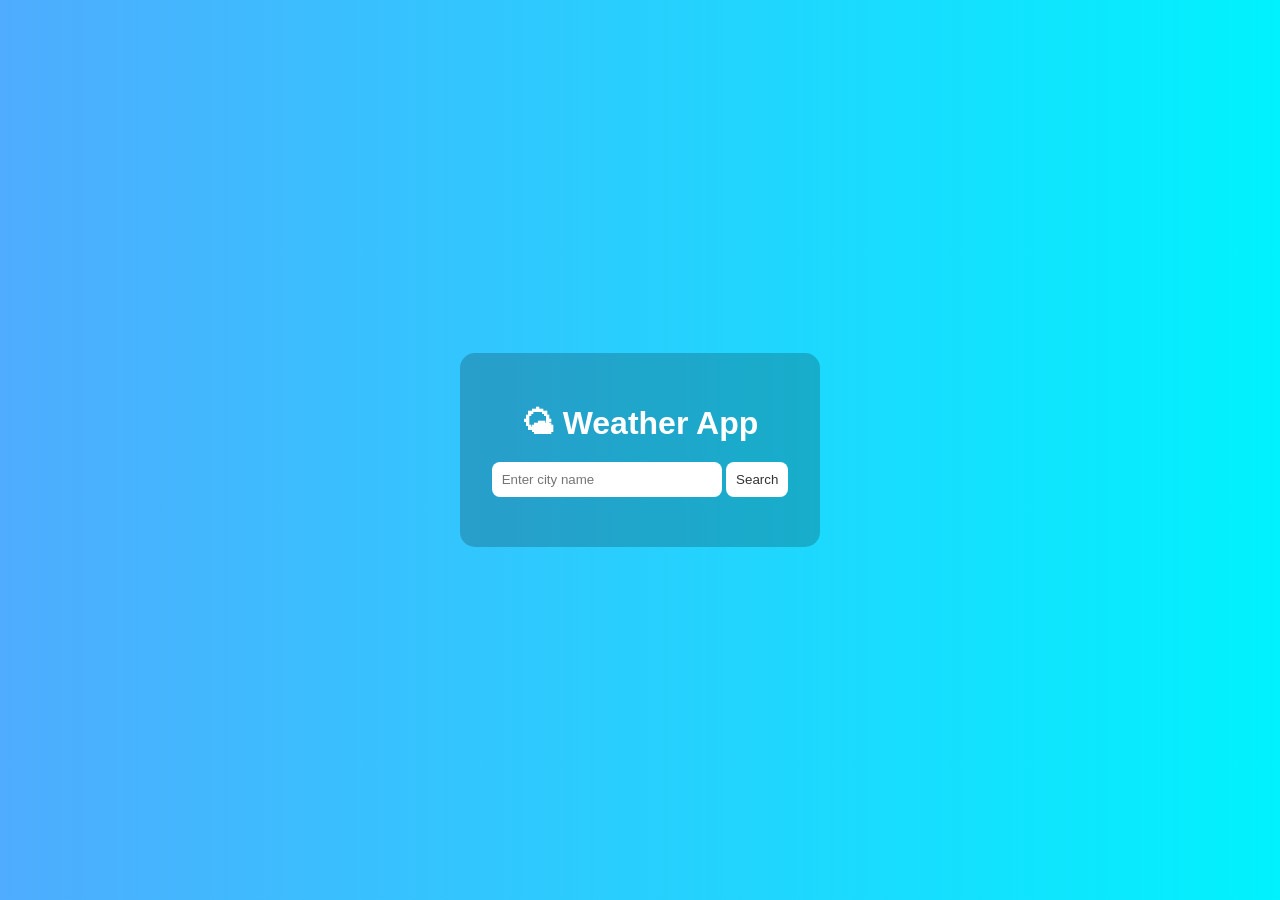
==== index.html @ bab8902f "create weather app" ====
<!DOCTYPE html>
<html lang="en">
<head>
    <meta charset="UTF-8">
    <meta name="viewport" content="width=device-width, initial-scale=1.0">
    <title>Weather App</title>
    <link rel="stylesheet" href="style.css">
</head>
<body>

    <div class="container">
        <h1>🌤 Weather App</h1>

        <div class="search-box">
            <input type="text" id="cityInput" placeholder="Enter city name">
            <button onclick="getWeather()">Search</button>
        </div>

        <div class="weather-box" id="weatherBox">
            <h2 id="cityName"></h2>
            <p id="temperature"></p>
            <p id="description"></p>
        </div>
    </div>

    <script src="script.js"></script>
</body>
</html>
---- style.css ----
body {
    margin: 0;
    font-family: Arial, sans-serif;
    background: linear-gradient(to right, #4facfe, #00f2fe);
    display: flex;
    justify-content: center;
    align-items: center;
    height: 100vh;
    color: white;
}

.container {
    text-align: center;
    background: rgba(0,0,0,0.2);
    padding: 30px;
    border-radius: 15px;
    width: 300px;
}

h1 {
    margin-bottom: 20px;
}

.search-box {
    margin-bottom: 20px;
}

input {
    padding: 10px;
    border: none;
    border-radius: 8px;
    width: 70%;
}

button {
    padding: 10px;
    border: none;
    border-radius: 8px;
    background: #fff;
    color: #333;
    cursor: pointer;
}

button:hover {
    background: #ddd;
}

.weather-box {
    margin-top: 20px;
}
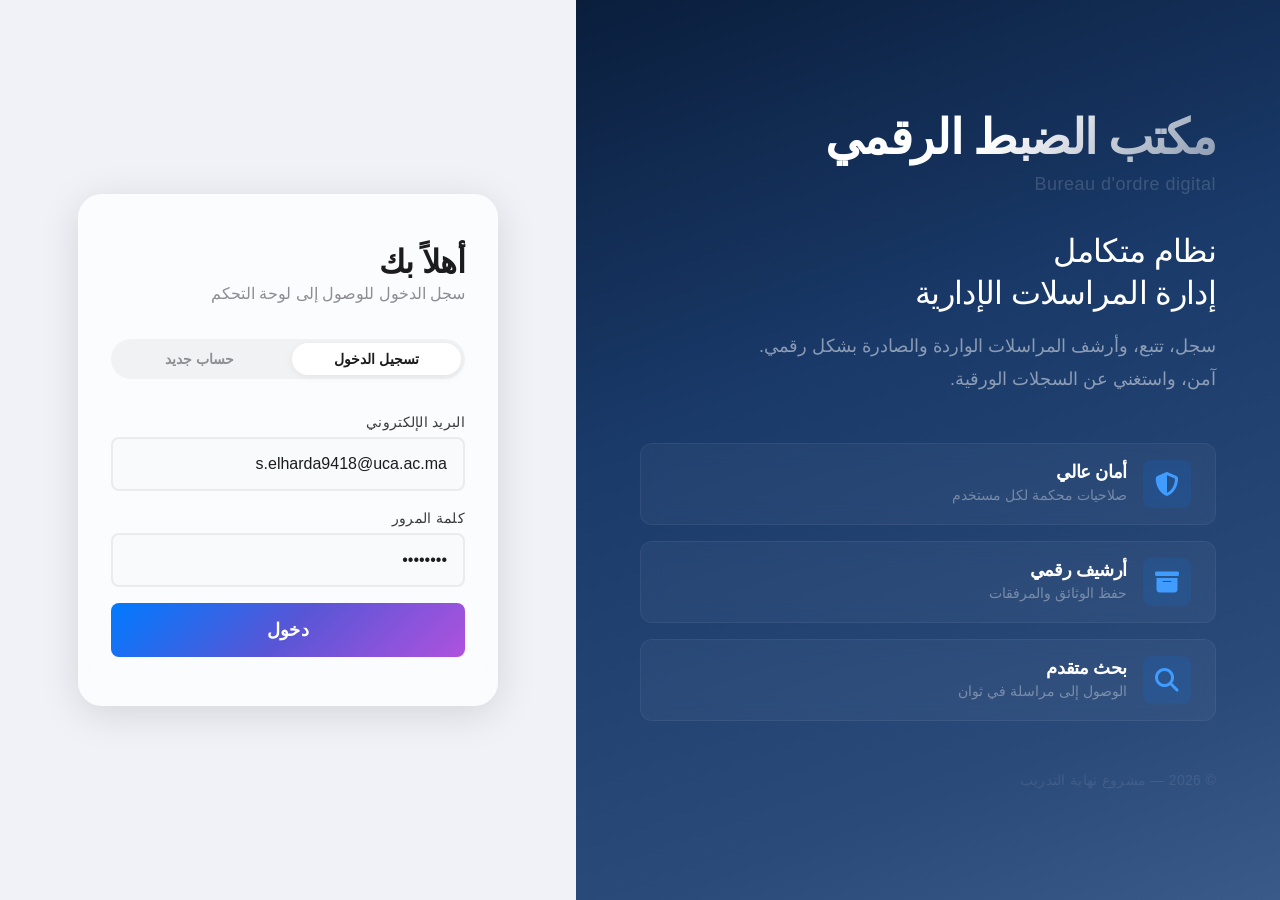
==== commit 44511abf: "chng" ====
--- a/index.html
+++ b/index.html
@@ -1,28 +1,75 @@
 <!DOCTYPE html>
-<html lang="en">
+<html lang="ar" dir="rtl">
 <head>
-    <meta charset="UTF-8">
-    <meta name="viewport" content="width=device-width, initial-scale=1.0">
-    <title>Weather App</title>
-    <link rel="stylesheet" href="style.css">
+    <meta charset="UTF-8" />
+    <meta name="viewport" content="width=device-width, initial-scale=1.0"/>
+    <title>تسجيل الدخول - مكتب الضبط الرقمي</title>
+    <!-- Font Awesome for icons -->
+    <link rel="stylesheet" href="https://cdnjs.cloudflare.com/ajax/libs/font-awesome/6.5.0/css/all.min.css"/>
+    <link rel="stylesheet" href="style.css" />
 </head>
 <body>
-
-    <div class="container">
-        <h1>🌤 Weather App</h1>
-
-        <div class="search-box">
-            <input type="text" id="cityInput" placeholder="Enter city name">
-            <button onclick="getWeather()">Search</button>
+    <div class="login-wrapper">
+        <!-- Left Side -->
+        <div class="login-left">
+            <div class="brand">
+                <h1>مكتب الضبط الرقمي</h1>
+                <p class="brand-sub">Bureau d'ordre digital</p>
+                <h2>نظام متكامل <br /> إدارة المراسلات الإدارية</h2>
+                <p class="desc">
+                    سجل، تتبع، وأرشف المراسلات الواردة والصادرة بشكل رقمي.<br />
+                    آمن، واستغني عن السجلات الورقية.
+                </p>
+            </div>
+            <div class="features">
+                <div class="feature-item">
+                    <i class="fas fa-shield-alt"></i>
+                    <div>
+                        <h4>أمان عالي</h4>
+                        <p>صلاحيات محكمة لكل مستخدم</p>
+                    </div>
+                </div>
+                <div class="feature-item">
+                    <i class="fas fa-archive"></i>
+                    <div>
+                        <h4>أرشيف رقمي</h4>
+                        <p>حفظ الوثائق والمرفقات</p>
+                    </div>
+                </div>
+                <div class="feature-item">
+                    <i class="fas fa-search"></i>
+                    <div>
+                        <h4>بحث متقدم</h4>
+                        <p>الوصول إلى مراسلة في ثوان</p>
+                    </div>
+                </div>
+            </div>
+            <p class="copyright">© 2026 — مشروع نهاية التدريب</p>
         </div>
 
-        <div class="weather-box" id="weatherBox">
-            <h2 id="cityName"></h2>
-            <p id="temperature"></p>
-            <p id="description"></p>
+        <!-- Right Side -->
+        <div class="login-right">
+            <div class="login-card">
+                <h2>أهلاً بك</h2>
+                <p class="welcome-text">سجل الدخول للوصول إلى لوحة التحكم</p>
+                <div class="tabs">
+                    <button class="tab active">تسجيل الدخول</button>
+                    <button class="tab">حساب جديد</button>
+                </div>
+                <form id="loginForm">
+                    <div class="input-group">
+                        <label>البريد الإلكتروني</label>
+                        <input type="email" value="s.elharda9418@uca.ac.ma" />
+                    </div>
+                    <div class="input-group">
+                        <label>كلمة المرور</label>
+                        <input type="password" value="********" />
+                    </div>
+                    <button type="submit" class="btn-login">دخول</button>
+                </form>
+            </div>
         </div>
     </div>
-
     <script src="script.js"></script>
 </body>
 </html>
--- a/style.css
+++ b/style.css
@@ -1,50 +1,3313 @@
+/* ===================================================================
+   🚀 TABLE OF CONTENTS
+   ===================================================================
+   1.   RESET & CSS VARIABLES (1-120)
+   2.   BASE & TYPOGRAPHY (121-200)
+   3.   SCROLLBAR & SELECTION (201-240)
+   4.   ANIMATIONS & KEYFRAMES (241-380)
+   5.   UTILITY CLASSES (381-480)
+   6.   GLASSMORPHISM COMPONENTS (481-560)
+   7.   NEUMORPHISM COMPONENTS (561-640)
+   8.   LOGIN PAGE (641-900)
+   9.   DASHBOARD LAYOUT (901-1000)
+   10.  SIDEBAR NAVIGATION (1001-1150)
+   11.  STATS CARDS (1151-1280)
+   12.  CHARTS & GRAPHS (1281-1360)
+   13.  TABLES (1361-1500)
+   14.  SEARCH & ARCHIVE (1501-1650)
+   15.  BADGES & TAGS (1651-1730)
+   16.  BUTTONS (1731-1850)
+   17.  FORMS & INPUTS (1851-1950)
+   18.  MODALS & POPUPS (1951-2050)
+   19.  TOAST NOTIFICATIONS (2051-2130)
+   20.  LOADING & SKELETON (2131-2200)
+   21.  DARK MODE (2201-2280)
+   22.  RESPONSIVE (2281-2500)
+   =================================================================== */
+
+/* ===================================================================
+   1. 🔷 RESET & CSS VARIABLES
+   =================================================================== */
+*,
+*::before,
+*::after {
+    margin: 0;
+    padding: 0;
+    box-sizing: border-box;
+    -webkit-tap-highlight-color: transparent;
+}
+
+:root {
+    /* ===== 🎨 COULEURS PRINCIPALES ===== */
+    --primary: #0a1e3c;
+    --primary-light: #1a3a6a;
+    --primary-dark: #060f1f;
+    --primary-gradient: linear-gradient(160deg, #0a1e3c 0%, #1a3a6a 40%, #2a4a7a 80%, #3a5a8a 100%);
+    --primary-gradient-reverse: linear-gradient(160deg, #3a5a8a 0%, #2a4a7a 40%, #1a3a6a 80%, #0a1e3c 100%);
+    
+    --accent: #007aff;
+    --accent-light: #409cff;
+    --accent-dark: #0055cc;
+    --accent-gradient: linear-gradient(135deg, #007aff 0%, #5856d6 50%, #af52de 100%);
+    --accent-gradient-reverse: linear-gradient(135deg, #af52de 0%, #5856d6 50%, #007aff 100%);
+    
+    /* ===== 🌈 COULEURS SECONDAIRES ===== */
+    --success: #34c759;
+    --success-light: #6ddb8a;
+    --success-dark: #28a745;
+    --success-gradient: linear-gradient(135deg, #34c759 0%, #6ddb8a 100%);
+    
+    --warning: #ff9500;
+    --warning-light: #ffb84d;
+    --warning-dark: #e68a00;
+    --warning-gradient: linear-gradient(135deg, #ff9500 0%, #ffb84d 100%);
+    
+    --danger: #ff3b30;
+    --danger-light: #ff6b61;
+    --danger-dark: #e0352b;
+    --danger-gradient: linear-gradient(135deg, #ff3b30 0%, #ff6b61 100%);
+    
+    --info: #5ac8fa;
+    --info-light: #8cdbff;
+    --info-dark: #2ba9e0;
+    --info-gradient: linear-gradient(135deg, #5ac8fa 0%, #8cdbff 100%);
+    
+    --purple: #af52de;
+    --purple-light: #d48cf0;
+    --purple-dark: #8e38c4;
+    --purple-gradient: linear-gradient(135deg, #af52de 0%, #d48cf0 100%);
+    
+    --pink: #ff2d55;
+    --pink-light: #ff6b85;
+    --pink-dark: #e01a42;
+    --pink-gradient: linear-gradient(135deg, #ff2d55 0%, #ff6b85 100%);
+    
+    --orange: #ff6b35;
+    --orange-light: #ff8f61;
+    --orange-dark: #e05520;
+    --orange-gradient: linear-gradient(135deg, #ff6b35 0%, #ff8f61 100%);
+    
+    --teal: #5ac8fa;
+    --teal-light: #8cdbff;
+    --teal-dark: #2ba9e0;
+    
+    --indigo: #5856d6;
+    --indigo-light: #7a78e0;
+    --indigo-dark: #3a38b6;
+    
+    /* ===== 🎯 NEUTRES - LIGHT MODE ===== */
+    --bg: #f0f2f8;
+    --bg-white: #ffffff;
+    --bg-card: rgba(255, 255, 255, 0.92);
+    --bg-input: #f8fafc;
+    --bg-hover: rgba(0, 0, 0, 0.02);
+    --bg-active: rgba(0, 0, 0, 0.04);
+    --bg-selected: rgba(0, 122, 255, 0.04);
+    
+    --text-primary: #1c1c1e;
+    --text-secondary: #3a3a3c;
+    --text-tertiary: #8e8e93;
+    --text-quaternary: #aeaeb2;
+    --text-inverse: #ffffff;
+    
+    --border: rgba(60, 60, 67, 0.08);
+    --border-light: rgba(60, 60, 67, 0.04);
+    --border-dark: rgba(60, 60, 67, 0.12);
+    --border-focus: rgba(0, 122, 255, 0.3);
+    
+    /* ===== 📐 OMBRES ===== */
+    --shadow-xs: 0 1px 3px rgba(0, 0, 0, 0.04);
+    --shadow-sm: 0 2px 8px rgba(0, 0, 0, 0.06);
+    --shadow-md: 0 4px 20px rgba(0, 0, 0, 0.08);
+    --shadow-lg: 0 8px 40px rgba(0, 0, 0, 0.12);
+    --shadow-xl: 0 16px 60px rgba(0, 0, 0, 0.16);
+    --shadow-2xl: 0 24px 80px rgba(0, 0, 0, 0.20);
+    --shadow-3xl: 0 32px 100px rgba(0, 0, 0, 0.24);
+    
+    --shadow-glow: 0 0 40px rgba(0, 122, 255, 0.15);
+    --shadow-glow-success: 0 0 40px rgba(52, 199, 89, 0.15);
+    --shadow-glow-danger: 0 0 40px rgba(255, 59, 48, 0.15);
+    --shadow-glow-warning: 0 0 40px rgba(255, 149, 0, 0.15);
+    --shadow-glow-purple: 0 0 40px rgba(175, 82, 222, 0.15);
+    --shadow-glow-pink: 0 0 40px rgba(255, 45, 85, 0.15);
+    
+    --shadow-inset: inset 0 2px 4px rgba(0, 0, 0, 0.04);
+    --shadow-inset-light: inset 0 1px 2px rgba(0, 0, 0, 0.02);
+    
+    /* ===== 🔲 RAYONS ===== */
+    --radius-xs: 4px;
+    --radius-sm: 8px;
+    --radius-md: 12px;
+    --radius-lg: 16px;
+    --radius-xl: 24px;
+    --radius-2xl: 32px;
+    --radius-3xl: 48px;
+    --radius-full: 9999px;
+    
+    /* ===== ⏱️ DURÉES D'ANIMATION ===== */
+    --duration-instant: 0.1s;
+    --duration-fast: 0.2s;
+    --duration-normal: 0.4s;
+    --duration-slow: 0.6s;
+    --duration-very-slow: 0.8s;
+    --duration-extreme: 1.2s;
+    
+    /* ===== 🎯 COURBES D'ANIMATION ===== */
+    --ease-ios: cubic-bezier(0.4, 0, 0.2, 1);
+    --ease-spring: cubic-bezier(0.34, 1.56, 0.64, 1);
+    --ease-bounce: cubic-bezier(0.68, -0.55, 0.265, 1.55);
+    --ease-smooth: cubic-bezier(0.25, 0.46, 0.45, 0.94);
+    --ease-out-back: cubic-bezier(0.34, 1.56, 0.64, 1);
+    --ease-in-out-back: cubic-bezier(0.68, -0.55, 0.265, 1.55);
+    --ease-elastic: cubic-bezier(0.5, 0, 0.1, 1.5);
+    
+    /* ===== 📐 ESPACEMENTS ===== */
+    --spacing-xs: 4px;
+    --spacing-sm: 8px;
+    --spacing-md: 16px;
+    --spacing-lg: 24px;
+    --spacing-xl: 32px;
+    --spacing-2xl: 48px;
+    --spacing-3xl: 64px;
+    --spacing-4xl: 96px;
+    
+    /* ===== 🖋️ TYPOGRAPHIE ===== */
+    --font-family: -apple-system, BlinkMacSystemFont, 'SF Pro Display', 'SF Pro Text', 'Segoe UI', Roboto, Helvetica, Arial, sans-serif;
+    --font-family-mono: 'SF Mono', 'Menlo', 'Monaco', 'Consolas', monospace;
+    
+    --font-size-xs: 0.75rem;
+    --font-size-sm: 0.875rem;
+    --font-size-base: 1rem;
+    --font-size-lg: 1.125rem;
+    --font-size-xl: 1.25rem;
+    --font-size-2xl: 1.5rem;
+    --font-size-3xl: 2rem;
+    --font-size-4xl: 2.5rem;
+    --font-size-5xl: 3rem;
+    --font-size-6xl: 3.5rem;
+    
+    --font-weight-light: 300;
+    --font-weight-normal: 400;
+    --font-weight-medium: 500;
+    --font-weight-semibold: 600;
+    --font-weight-bold: 700;
+    --font-weight-extrabold: 800;
+    --font-weight-black: 900;
+    
+    /* ===== 📏 LARGEURS ===== */
+    --sidebar-width: 280px;
+    --sidebar-collapsed: 72px;
+    --container-max: 1400px;
+    --container-narrow: 800px;
+    
+    /* ===== 🎭 GLASSMORPHISM ===== */
+    --glass-bg: rgba(255, 255, 255, 0.72);
+    --glass-border: rgba(255, 255, 255, 0.18);
+    --glass-shadow: 0 8px 32px rgba(0, 0, 0, 0.06);
+    --glass-blur: 20px;
+    --glass-blur-heavy: 40px;
+    
+    /* ===== 🧊 NEUMORPHISM ===== */
+    --neu-shadow-light: 6px 6px 12px rgba(0, 0, 0, 0.06);
+    --neu-shadow-dark: -6px -6px 12px rgba(255, 255, 255, 0.8);
+    --neu-shadow-inset: inset 4px 4px 8px rgba(0, 0, 0, 0.04), inset -4px -4px 8px rgba(255, 255, 255, 0.6);
+    
+    /* ===== 🎨 GRADIENTS ADDITIONNELS ===== */
+    --gradient-sunset: linear-gradient(135deg, #f093fb 0%, #f5576c 100%);
+    --gradient-ocean: linear-gradient(135deg, #4facfe 0%, #00f2fe 100%);
+    --gradient-forest: linear-gradient(135deg, #43e97b 0%, #38f9d7 100%);
+    --gradient-aurora: linear-gradient(135deg, #a18cd1 0%, #fbc2eb 100%);
+    --gradient-fire: linear-gradient(135deg, #f43b47 0%, #f093fb 100%);
+    --gradient-cosmic: linear-gradient(135deg, #0f0c29 0%, #302b63 50%, #24243e 100%);
+}
+
+/* ===================================================================
+   2. 🔷 BASE & TYPOGRAPHY
+   =================================================================== */
+html {
+    scroll-behavior: smooth;
+    -webkit-font-smoothing: antialiased;
+    -moz-osx-font-smoothing: grayscale;
+    text-rendering: optimizeLegibility;
+}
+
 body {
-    margin: 0;
-    font-family: Arial, sans-serif;
-    background: linear-gradient(to right, #4facfe, #00f2fe);
+    font-family: var(--font-family);
+    background: var(--bg);
+    color: var(--text-primary);
+    direction: rtl;
+    line-height: 1.6;
+    min-height: 100vh;
+    overflow-x: hidden;
+    transition: background var(--duration-normal) var(--ease-ios), color var(--duration-normal) var(--ease-ios);
+}
+
+/* ===== 🎯 TYPOGRAPHIE ===== */
+h1, h2, h3, h4, h5, h6 {
+    font-weight: var(--font-weight-bold);
+    letter-spacing: -0.02em;
+    line-height: 1.2;
+}
+
+h1 { font-size: var(--font-size-5xl); }
+h2 { font-size: var(--font-size-4xl); }
+h3 { font-size: var(--font-size-2xl); }
+h4 { font-size: var(--font-size-xl); }
+h5 { font-size: var(--font-size-lg); }
+h6 { font-size: var(--font-size-base); }
+
+p { margin-bottom: var(--spacing-md); }
+
+a {
+    color: var(--accent);
+    text-decoration: none;
+    transition: color var(--duration-fast) var(--ease-ios);
+    position: relative;
+}
+
+a:hover { color: var(--accent-dark); }
+
+a::after {
+    content: '';
+    position: absolute;
+    bottom: -2px;
+    left: 0;
+    width: 0;
+    height: 2px;
+    background: var(--accent-gradient);
+    transition: width var(--duration-normal) var(--ease-ios);
+}
+
+a:hover::after {
+    width: 100%;
+}
+
+img {
+    max-width: 100%;
+    height: auto;
+    display: block;
+}
+
+ul, ol {
+    padding-right: var(--spacing-xl);
+    margin-bottom: var(--spacing-md);
+}
+
+/* ===== 🎯 CODE ===== */
+code, pre {
+    font-family: var(--font-family-mono);
+    font-size: var(--font-size-sm);
+    background: var(--bg-hover);
+    border-radius: var(--radius-xs);
+    padding: var(--spacing-xs) var(--spacing-sm);
+}
+
+pre {
+    padding: var(--spacing-md);
+    overflow-x: auto;
+}
+
+/* ===================================================================
+   3. 🔷 SCROLLBAR & SELECTION
+   =================================================================== */
+::-webkit-scrollbar {
+    width: 6px;
+    height: 6px;
+}
+
+::-webkit-scrollbar-track {
+    background: transparent;
+}
+
+::-webkit-scrollbar-thumb {
+    background: rgba(0, 0, 0, 0.15);
+    border-radius: var(--radius-full);
+    transition: background var(--duration-fast);
+}
+
+::-webkit-scrollbar-thumb:hover {
+    background: rgba(0, 0, 0, 0.25);
+}
+
+::selection {
+    background: var(--accent);
+    color: #ffffff;
+}
+
+::-moz-selection {
+    background: var(--accent);
+    color: #ffffff;
+}
+
+/* ===================================================================
+   4. 🔷 ANIMATIONS & KEYFRAMES
+   =================================================================== */
+/* ===== 🎯 FADE ===== */
+@keyframes fadeIn {
+    from { opacity: 0; }
+    to { opacity: 1; }
+}
+
+@keyframes fadeOut {
+    from { opacity: 1; }
+    to { opacity: 0; }
+}
+
+@keyframes fadeInUp {
+    from {
+        opacity: 0;
+        transform: translateY(30px);
+    }
+    to {
+        opacity: 1;
+        transform: translateY(0);
+    }
+}
+
+@keyframes fadeInDown {
+    from {
+        opacity: 0;
+        transform: translateY(-30px);
+    }
+    to {
+        opacity: 1;
+        transform: translateY(0);
+    }
+}
+
+@keyframes fadeInLeft {
+    from {
+        opacity: 0;
+        transform: translateX(-30px);
+    }
+    to {
+        opacity: 1;
+        transform: translateX(0);
+    }
+}
+
+@keyframes fadeInRight {
+    from {
+        opacity: 0;
+        transform: translateX(30px);
+    }
+    to {
+        opacity: 1;
+        transform: translateX(0);
+    }
+}
+
+/* ===== 🎯 SCALE ===== */
+@keyframes scaleIn {
+    from {
+        opacity: 0;
+        transform: scale(0.9);
+    }
+    to {
+        opacity: 1;
+        transform: scale(1);
+    }
+}
+
+@keyframes scaleOut {
+    from {
+        opacity: 1;
+        transform: scale(1);
+    }
+    to {
+        opacity: 0;
+        transform: scale(0.9);
+    }
+}
+
+@keyframes scaleInBounce {
+    0% {
+        opacity: 0;
+        transform: scale(0.3);
+    }
+    50% {
+        transform: scale(1.05);
+    }
+    70% {
+        transform: scale(0.95);
+    }
+    100% {
+        opacity: 1;
+        transform: scale(1);
+    }
+}
+
+/* ===== 🎯 SLIDE ===== */
+@keyframes slideUp {
+    from {
+        transform: translateY(40px);
+        opacity: 0;
+    }
+    to {
+        transform: translateY(0);
+        opacity: 1;
+    }
+}
+
+@keyframes slideDown {
+    from {
+        transform: translateY(-40px);
+        opacity: 0;
+    }
+    to {
+        transform: translateY(0);
+        opacity: 1;
+    }
+}
+
+@keyframes slideLeft {
+    from {
+        transform: translateX(40px);
+        opacity: 0;
+    }
+    to {
+        transform: translateX(0);
+        opacity: 1;
+    }
+}
+
+@keyframes slideRight {
+    from {
+        transform: translateX(-40px);
+        opacity: 0;
+    }
+    to {
+        transform: translateX(0);
+        opacity: 1;
+    }
+}
+
+/* ===== 🎯 BOUNCE ===== */
+@keyframes bounce {
+    0%, 100% {
+        transform: translateY(0);
+    }
+    50% {
+        transform: translateY(-15px);
+    }
+}
+
+@keyframes bounceIn {
+    0% {
+        opacity: 0;
+        transform: scale(0.3);
+    }
+    50% {
+        opacity: 1;
+        transform: scale(1.05);
+    }
+    70% {
+        transform: scale(0.9);
+    }
+    100% {
+        transform: scale(1);
+    }
+}
+
+@keyframes bounceOut {
+    0% {
+        transform: scale(1);
+    }
+    25% {
+        transform: scale(0.95);
+    }
+    50% {
+        opacity: 1;
+        transform: scale(1.1);
+    }
+    100% {
+        opacity: 0;
+        transform: scale(0.3);
+    }
+}
+
+/* ===== 🎯 PULSE ===== */
+@keyframes pulse {
+    0%, 100% {
+        transform: scale(1);
+    }
+    50% {
+        transform: scale(1.05);
+    }
+}
+
+@keyframes pulseGlow {
+    0%, 100% {
+        box-shadow: 0 0 0 0 rgba(0, 122, 255, 0.4);
+    }
+    50% {
+        box-shadow: 0 0 0 16px rgba(0, 122, 255, 0);
+    }
+}
+
+@keyframes pulseRing {
+    0% {
+        transform: scale(0.8);
+        opacity: 0.5;
+    }
+    100% {
+        transform: scale(1.4);
+        opacity: 0;
+    }
+}
+
+/* ===== 🎯 SHIMMER ===== */
+@keyframes shimmer {
+    0% {
+        background-position: -200% center;
+    }
+    100% {
+        background-position: 200% center;
+    }
+}
+
+@keyframes shimmerText {
+    0% {
+        background-position: -200% center;
+    }
+    100% {
+        background-position: 200% center;
+    }
+}
+
+@keyframes shimmerWave {
+    0% {
+        background-position: -200% 0;
+    }
+    100% {
+        background-position: 200% 0;
+    }
+}
+
+/* ===== 🎯 SPIN ===== */
+@keyframes spin {
+    from { transform: rotate(0deg); }
+    to { transform: rotate(360deg); }
+}
+
+@keyframes spinReverse {
+    from { transform: rotate(360deg); }
+    to { transform: rotate(0deg); }
+}
+
+/* ===== 🎯 FLOAT ===== */
+@keyframes float {
+    0%, 100% {
+        transform: translateY(0px);
+    }
+    50% {
+        transform: translateY(-12px);
+    }
+}
+
+@keyframes floatSlow {
+    0%, 100% {
+        transform: translateY(0px);
+    }
+    50% {
+        transform: translateY(-8px);
+    }
+}
+
+/* ===== 🎯 WOBBLE ===== */
+@keyframes wobble {
+    0%, 100% {
+        transform: rotate(0deg);
+    }
+    25% {
+        transform: rotate(-6deg);
+    }
+    75% {
+        transform: rotate(6deg);
+    }
+}
+
+@keyframes wobbleHorizontal {
+    0%, 100% {
+        transform: translateX(0);
+    }
+    25% {
+        transform: translateX(-6px);
+    }
+    75% {
+        transform: translateX(6px);
+    }
+}
+
+/* ===== 🎯 RIPPLE ===== */
+@keyframes ripple {
+    0% {
+        transform: scale(0);
+        opacity: 0.5;
+    }
+    100% {
+        transform: scale(4);
+        opacity: 0;
+    }
+}
+
+/* ===== 🎯 PROGRESS ===== */
+@keyframes progressStripes {
+    0% {
+        background-position: 40px 0;
+    }
+    100% {
+        background-position: 0 0;
+    }
+}
+
+/* ===== 🎯 SKELETON ===== */
+@keyframes skeleton {
+    0% {
+        background-position: -200px 0;
+    }
+    100% {
+        background-position: calc(200px + 100%) 0;
+    }
+}
+
+/* ===== 🎯 BLINK ===== */
+@keyframes blink {
+    0%, 100% {
+        opacity: 1;
+    }
+    50% {
+        opacity: 0;
+    }
+}
+
+/* ===== 🎯 SWING ===== */
+@keyframes swing {
+    20% {
+        transform: rotate(15deg);
+    }
+    40% {
+        transform: rotate(-10deg);
+    }
+    60% {
+        transform: rotate(5deg);
+    }
+    80% {
+        transform: rotate(-5deg);
+    }
+    100% {
+        transform: rotate(0deg);
+    }
+}
+
+/* ===== 🎯 TADA ===== */
+@keyframes tada {
+    0% {
+        transform: scale(1) rotate(0deg);
+    }
+    10%, 20% {
+        transform: scale(0.9) rotate(-3deg);
+    }
+    30%, 50%, 70%, 90% {
+        transform: scale(1.1) rotate(3deg);
+    }
+    40%, 60%, 80% {
+        transform: scale(1.1) rotate(-3deg);
+    }
+    100% {
+        transform: scale(1) rotate(0deg);
+    }
+}
+
+/* ===== 🎯 JELLY ===== */
+@keyframes jelly {
+    0%, 100% {
+        transform: scale(1, 1);
+    }
+    25% {
+        transform: scale(0.9, 1.1);
+    }
+    50% {
+        transform: scale(1.1, 0.9);
+    }
+    75% {
+        transform: scale(0.95, 1.05);
+    }
+}
+
+/* ===== 🎯 FLIP ===== */
+@keyframes flipIn {
+    0% {
+        transform: perspective(400px) rotateY(90deg);
+        opacity: 0;
+    }
+    100% {
+        transform: perspective(400px) rotateY(0deg);
+        opacity: 1;
+    }
+}
+
+@keyframes flipOut {
+    0% {
+        transform: perspective(400px) rotateY(0deg);
+        opacity: 1;
+    }
+    100% {
+        transform: perspective(400px) rotateY(90deg);
+        opacity: 0;
+    }
+}
+
+/* ===== 🎯 ZOOM ===== */
+@keyframes zoomIn {
+    from {
+        opacity: 0;
+        transform: scale(0.5) translateZ(0);
+    }
+    to {
+        opacity: 1;
+        transform: scale(1) translateZ(0);
+    }
+}
+
+@keyframes zoomOut {
+    from {
+        opacity: 1;
+        transform: scale(1) translateZ(0);
+    }
+    to {
+        opacity: 0;
+        transform: scale(0.5) translateZ(0);
+    }
+}
+
+/* ===== 🎯 PARTICLES BACKGROUND ===== */
+@keyframes particleFloat {
+    0% {
+        transform: translateY(0) rotate(0deg);
+        opacity: 0;
+    }
+    20% {
+        opacity: 1;
+    }
+    80% {
+        opacity: 1;
+    }
+    100% {
+        transform: translateY(-100vh) rotate(720deg);
+        opacity: 0;
+    }
+}
+
+/* ===================================================================
+   5. 🔷 UTILITY CLASSES
+   =================================================================== */
+/* ===== 🎯 ANIMATIONS ===== */
+.animate-fade-in { animation: fadeIn var(--duration-normal) var(--ease-ios) forwards; }
+.animate-fade-in-up { animation: fadeInUp var(--duration-normal) var(--ease-ios) forwards; }
+.animate-fade-in-down { animation: fadeInDown var(--duration-normal) var(--ease-ios) forwards; }
+.animate-fade-in-left { animation: fadeInLeft var(--duration-normal) var(--ease-ios) forwards; }
+.animate-fade-in-right { animation: fadeInRight var(--duration-normal) var(--ease-ios) forwards; }
+.animate-scale-in { animation: scaleIn var(--duration-normal) var(--ease-ios) forwards; }
+.animate-scale-in-bounce { animation: scaleInBounce var(--duration-slow) var(--ease-bounce) forwards; }
+.animate-slide-up { animation: slideUp var(--duration-normal) var(--ease-ios) forwards; }
+.animate-slide-down { animation: slideDown var(--duration-normal) var(--ease-ios) forwards; }
+.animate-bounce { animation: bounce 2s var(--ease-ios) infinite; }
+.animate-bounce-in { animation: bounceIn var(--duration-slow) var(--ease-bounce) forwards; }
+.animate-pulse { animation: pulse 2s var(--ease-ios) infinite; }
+.animate-pulse-glow { animation: pulseGlow 2s var(--ease-ios) infinite; }
+.animate-float { animation: float 3s var(--ease-ios) infinite; }
+.animate-float-slow { animation: floatSlow 4s var(--ease-ios) infinite; }
+.animate-spin { animation: spin 1s linear infinite; }
+.animate-spin-slow { animation: spin 3s linear infinite; }
+.animate-wobble { animation: wobble 2s var(--ease-ios) infinite; }
+.animate-swing { animation: swing 2s var(--ease-ios) infinite; }
+.animate-tada { animation: tada 2s var(--ease-ios) infinite; }
+.animate-jelly { animation: jelly 1.5s var(--ease-ios) infinite; }
+.animate-flip-in { animation: flipIn var(--duration-normal) var(--ease-ios) forwards; }
+.animate-zoom-in { animation: zoomIn var(--duration-normal) var(--ease-ios) forwards; }
+.animate-shimmer { background: linear-gradient(90deg, #f0f0f0 25%, #e0e0e0 50%, #f0f0f0 75%); background-size: 200% auto; animation: shimmer 2s linear infinite; }
+
+/* ===== 🎯 DELAYS ===== */
+.delay-100 { animation-delay: 100ms; }
+.delay-200 { animation-delay: 200ms; }
+.delay-300 { animation-delay: 300ms; }
+.delay-400 { animation-delay: 400ms; }
+.delay-500 { animation-delay: 500ms; }
+.delay-600 { animation-delay: 600ms; }
+.delay-700 { animation-delay: 700ms; }
+.delay-800 { animation-delay: 800ms; }
+.delay-900 { animation-delay: 900ms; }
+.delay-1000 { animation-delay: 1000ms; }
+
+/* ===== 🎯 DURATIONS ===== */
+.duration-fast { animation-duration: var(--duration-fast) !important; }
+.duration-normal { animation-duration: var(--duration-normal) !important; }
+.duration-slow { animation-duration: var(--duration-slow) !important; }
+.duration-very-slow { animation-duration: var(--duration-very-slow) !important; }
+
+/* ===== 🎯 FLEX ===== */
+.flex { display: flex; }
+.flex-col { flex-direction: column; }
+.flex-row { flex-direction: row; }
+.flex-wrap { flex-wrap: wrap; }
+.items-center { align-items: center; }
+.items-start { align-items: flex-start; }
+.items-end { align-items: flex-end; }
+.items-stretch { align-items: stretch; }
+.justify-center { justify-content: center; }
+.justify-between { justify-content: space-between; }
+.justify-around { justify-content: space-around; }
+.justify-end { justify-content: flex-end; }
+.gap-xs { gap: var(--spacing-xs); }
+.gap-sm { gap: var(--spacing-sm); }
+.gap-md { gap: var(--spacing-md); }
+.gap-lg { gap: var(--spacing-lg); }
+.gap-xl { gap: var(--spacing-xl); }
+.flex-1 { flex: 1; }
+.flex-2 { flex: 2; }
+.flex-3 { flex: 3; }
+
+/* ===== 🎯 GRID ===== */
+.grid { display: grid; }
+.grid-cols-2 { grid-template-columns: repeat(2, 1fr); }
+.grid-cols-3 { grid-template-columns: repeat(3, 1fr); }
+.grid-cols-4 { grid-template-columns: repeat(4, 1fr); }
+.grid-cols-5 { grid-template-columns: repeat(5, 1fr); }
+
+/* ===== 🎯 TEXT ===== */
+.text-center { text-align: center; }
+.text-right { text-align: right; }
+.text-left { text-align: left; }
+.text-xs { font-size: var(--font-size-xs); }
+.text-sm { font-size: var(--font-size-sm); }
+.text-base { font-size: var(--font-size-base); }
+.text-lg { font-size: var(--font-size-lg); }
+.text-xl { font-size: var(--font-size-xl); }
+.text-2xl { font-size: var(--font-size-2xl); }
+.text-3xl { font-size: var(--font-size-3xl); }
+.text-4xl { font-size: var(--font-size-4xl); }
+.font-light { font-weight: var(--font-weight-light); }
+.font-normal { font-weight: var(--font-weight-normal); }
+.font-medium { font-weight: var(--font-weight-medium); }
+.font-semibold { font-weight: var(--font-weight-semibold); }
+.font-bold { font-weight: var(--font-weight-bold); }
+.font-extrabold { font-weight: var(--font-weight-extrabold); }
+.text-primary { color: var(--text-primary); }
+.text-secondary { color: var(--text-secondary); }
+.text-tertiary { color: var(--text-tertiary); }
+.text-accent { color: var(--accent); }
+.text-success { color: var(--success); }
+.text-danger { color: var(--danger); }
+.text-warning { color: var(--warning); }
+.text-purple { color: var(--purple); }
+.text-pink { color: var(--pink); }
+
+/* ===== 🎯 SPACING ===== */
+.m-0 { margin: 0; }
+.m-1 { margin: var(--spacing-xs); }
+.m-2 { margin: var(--spacing-sm); }
+.m-3 { margin: var(--spacing-md); }
+.m-4 { margin: var(--spacing-lg); }
+.m-5 { margin: var(--spacing-xl); }
+.m-auto { margin: auto; }
+.mt-auto { margin-top: auto; }
+.mb-auto { margin-bottom: auto; }
+.ml-auto { margin-left: auto; }
+.mr-auto { margin-right: auto; }
+.p-0 { padding: 0; }
+.p-1 { padding: var(--spacing-xs); }
+.p-2 { padding: var(--spacing-sm); }
+.p-3 { padding: var(--spacing-md); }
+.p-4 { padding: var(--spacing-lg); }
+.p-5 { padding: var(--spacing-xl); }
+
+/* ===== 🎯 BORDERS ===== */
+.rounded-none { border-radius: 0; }
+.rounded-xs { border-radius: var(--radius-xs); }
+.rounded-sm { border-radius: var(--radius-sm); }
+.rounded-md { border-radius: var(--radius-md); }
+.rounded-lg { border-radius: var(--radius-lg); }
+.rounded-xl { border-radius: var(--radius-xl); }
+.rounded-2xl { border-radius: var(--radius-2xl); }
+.rounded-full { border-radius: var(--radius-full); }
+
+.border { border: 1px solid var(--border); }
+.border-2 { border: 2px solid var(--border); }
+.border-0 { border: 0; }
+.border-accent { border-color: var(--accent); }
+.border-success { border-color: var(--success); }
+.border-danger { border-color: var(--danger); }
+.border-warning { border-color: var(--warning); }
+
+/* ===== 🎯 SHADOWS ===== */
+.shadow-none { box-shadow: none; }
+.shadow-xs { box-shadow: var(--shadow-xs); }
+.shadow-sm { box-shadow: var(--shadow-sm); }
+.shadow-md { box-shadow: var(--shadow-md); }
+.shadow-lg { box-shadow: var(--shadow-lg); }
+.shadow-xl { box-shadow: var(--shadow-xl); }
+.shadow-2xl { box-shadow: var(--shadow-2xl); }
+.shadow-glow { box-shadow: var(--shadow-glow); }
+.shadow-inset { box-shadow: var(--shadow-inset); }
+
+/* ===== 🎯 BG ===== */
+.bg-white { background: var(--bg-white); }
+.bg-primary { background: var(--primary); }
+.bg-accent { background: var(--accent); }
+.bg-success { background: var(--success); }
+.bg-danger { background: var(--danger); }
+.bg-warning { background: var(--warning); }
+.bg-transparent { background: transparent; }
+.bg-gradient-primary { background: var(--primary-gradient); }
+.bg-gradient-accent { background: var(--accent-gradient); }
+.bg-gradient-success { background: var(--success-gradient); }
+.bg-gradient-danger { background: var(--danger-gradient); }
+.bg-gradient-warning { background: var(--warning-gradient); }
+.bg-gradient-purple { background: var(--purple-gradient); }
+.bg-gradient-pink { background: var(--pink-gradient); }
+
+/* ===== 🎯 WIDTH & HEIGHT ===== */
+.w-full { width: 100%; }
+.w-auto { width: auto; }
+.w-screen { width: 100vw; }
+.min-h-screen { min-height: 100vh; }
+.h-full { height: 100%; }
+.h-auto { height: auto; }
+
+/* ===== 🎯 POSITION ===== */
+.relative { position: relative; }
+.absolute { position: absolute; }
+.fixed { position: fixed; }
+.sticky { position: sticky; }
+.top-0 { top: 0; }
+.bottom-0 { bottom: 0; }
+.left-0 { left: 0; }
+.right-0 { right: 0; }
+.z-10 { z-index: 10; }
+.z-20 { z-index: 20; }
+.z-30 { z-index: 30; }
+.z-40 { z-index: 40; }
+.z-50 { z-index: 50; }
+.z-auto { z-index: auto; }
+
+/* ===== 🎯 OVERFLOW ===== */
+.overflow-hidden { overflow: hidden; }
+.overflow-auto { overflow: auto; }
+.overflow-y-auto { overflow-y: auto; }
+.overflow-x-auto { overflow-x: auto; }
+.overflow-visible { overflow: visible; }
+
+/* ===== 🎯 CURSOR ===== */
+.cursor-pointer { cursor: pointer; }
+.cursor-default { cursor: default; }
+.cursor-not-allowed { cursor: not-allowed; }
+
+/* ===== 🎯 DISPLAY ===== */
+.hidden { display: none; }
+.block { display: block; }
+.inline-block { display: inline-block; }
+.inline { display: inline; }
+
+/* ===================================================================
+   6. 🔷 GLASSMORPHISM COMPONENTS
+   =================================================================== */
+.glass {
+    background: var(--glass-bg);
+    backdrop-filter: blur(var(--glass-blur));
+    -webkit-backdrop-filter: blur(var(--glass-blur));
+    border: 1px solid var(--glass-border);
+    box-shadow: var(--glass-shadow);
+}
+
+.glass-heavy {
+    background: rgba(255, 255, 255, 0.55);
+    backdrop-filter: blur(var(--glass-blur-heavy));
+    -webkit-backdrop-filter: blur(var(--glass-blur-heavy));
+    border: 1px solid var(--glass-border);
+    box-shadow: var(--shadow-lg);
+}
+
+.glass-dark {
+    background: rgba(0, 0, 0, 0.35);
+    backdrop-filter: blur(var(--glass-blur));
+    -webkit-backdrop-filter: blur(var(--glass-blur));
+    border: 1px solid rgba(255, 255, 255, 0.08);
+    box-shadow: var(--shadow-lg);
+}
+
+.glass-card {
+    background: var(--glass-bg);
+    backdrop-filter: blur(var(--glass-blur));
+    -webkit-backdrop-filter: blur(var(--glass-blur));
+    border: 1px solid var(--glass-border);
+    border-radius: var(--radius-lg);
+    box-shadow: var(--shadow-md);
+    transition: all var(--duration-normal) var(--ease-ios);
+    padding: var(--spacing-lg);
+}
+
+.glass-card:hover {
+    transform: translateY(-4px);
+    box-shadow: var(--shadow-lg);
+}
+
+/* ===================================================================
+   7. 🔷 NEUMORPHISM COMPONENTS
+   =================================================================== */
+.neu {
+    background: var(--bg);
+    border-radius: var(--radius-lg);
+    box-shadow: var(--neu-shadow-light), var(--neu-shadow-dark);
+    padding: var(--spacing-lg);
+    transition: all var(--duration-normal) var(--ease-ios);
+}
+
+.neu:hover {
+    box-shadow: var(--neu-shadow-light), var(--neu-shadow-dark), var(--shadow-sm);
+}
+
+.neu-inset {
+    background: var(--bg);
+    border-radius: var(--radius-lg);
+    box-shadow: var(--neu-shadow-inset);
+    padding: var(--spacing-lg);
+}
+
+.neu-button {
+    background: var(--bg);
+    border: none;
+    border-radius: var(--radius-full);
+    box-shadow: var(--neu-shadow-light), var(--neu-shadow-dark);
+    padding: var(--spacing-md) var(--spacing-xl);
+    cursor: pointer;
+    font-weight: var(--font-weight-semibold);
+    transition: all var(--duration-fast) var(--ease-ios);
+    font-family: var(--font-family);
+    color: var(--text-primary);
+}
+
+.neu-button:hover {
+    box-shadow: var(--neu-shadow-light), var(--neu-shadow-dark), var(--shadow-sm);
+    transform: translateY(-2px);
+}
+
+.neu-button:active {
+    box-shadow: var(--neu-shadow-inset);
+    transform: scale(0.98);
+}
+
+/* ===================================================================
+   8. 🔷 LOGIN PAGE
+   =================================================================== */
+.login-wrapper {
     display: flex;
+    min-height: 100vh;
+    background: var(--bg);
+    position: relative;
+    overflow: hidden;
+}
+
+/* ===== 🎯 PARTICLES BACKGROUND ===== */
+.particles-container {
+    position: fixed;
+    top: 0;
+    left: 0;
+    right: 0;
+    bottom: 0;
+    pointer-events: none;
+    z-index: 0;
+    overflow: hidden;
+}
+
+.particle {
+    position: absolute;
+    width: 8px;
+    height: 8px;
+    background: var(--accent);
+    border-radius: 50%;
+    opacity: 0;
+    animation: particleFloat 15s var(--ease-ios) infinite;
+}
+
+.particle:nth-child(1) { left: 10%; animation-delay: 0s; width: 6px; height: 6px; background: #007aff; }
+.particle:nth-child(2) { left: 20%; animation-delay: 2s; width: 10px; height: 10px; background: #5856d6; }
+.particle:nth-child(3) { left: 30%; animation-delay: 4s; width: 4px; height: 4px; background: #af52de; }
+.particle:nth-child(4) { left: 40%; animation-delay: 1s; width: 8px; height: 8px; background: #ff2d55; }
+.particle:nth-child(5) { left: 50%; animation-delay: 3s; width: 12px; height: 12px; background: #ff9500; }
+.particle:nth-child(6) { left: 60%; animation-delay: 5s; width: 6px; height: 6px; background: #34c759; }
+.particle:nth-child(7) { left: 70%; animation-delay: 2.5s; width: 10px; height: 10px; background: #5ac8fa; }
+.particle:nth-child(8) { left: 80%; animation-delay: 4.5s; width: 4px; height: 4px; background: #ff6b35; }
+.particle:nth-child(9) { left: 90%; animation-delay: 1.5s; width: 8px; height: 8px; background: #ff3b30; }
+.particle:nth-child(10) { left: 15%; animation-delay: 3.5s; width: 12px; height: 12px; background: #007aff; }
+
+/* ===== 🎯 DECORATION ===== */
+.login-wrapper::before {
+    content: '';
+    position: absolute;
+    top: -40%;
+    right: -15%;
+    width: 70%;
+    height: 100%;
+    background: radial-gradient(ellipse at top right, rgba(0, 122, 255, 0.06), transparent 70%);
+    pointer-events: none;
+    z-index: 0;
+}
+
+.login-wrapper::after {
+    content: '';
+    position: absolute;
+    bottom: -30%;
+    left: -10%;
+    width: 60%;
+    height: 80%;
+    background: radial-gradient(ellipse at bottom left, rgba(88, 86, 214, 0.04), transparent 70%);
+    pointer-events: none;
+    z-index: 0;
+}
+
+/* ===== 🎯 LEFT SIDE ===== */
+.login-left {
+    flex: 1.2;
+    background: var(--primary-gradient);
+    color: #ffffff;
+    padding: var(--spacing-3xl) var(--spacing-3xl) var(--spacing-2xl);
+    display: flex;
+    flex-direction: column;
     justify-content: center;
+    position: relative;
+    z-index: 1;
+    overflow: hidden;
+}
+
+/* Effet de lumière */
+.login-left .light-effect {
+    position: absolute;
+    top: -30%;
+    right: -10%;
+    width: 60%;
+    height: 80%;
+    background: radial-gradient(ellipse, rgba(255, 255, 255, 0.04) 0%, transparent 70%);
+    pointer-events: none;
+}
+
+/* Effet de pattern */
+.login-left .pattern {
+    position: absolute;
+    bottom: 0;
+    right: 0;
+    width: 100%;
+    height: 100%;
+    background-image: 
+        radial-gradient(circle at 20% 50%, rgba(255, 255, 255, 0.02) 0%, transparent 50%),
+        radial-gradient(circle at 80% 20%, rgba(255, 255, 255, 0.02) 0%, transparent 50%),
+        radial-gradient(circle at 50% 80%, rgba(255, 255, 255, 0.015) 0%, transparent 50%);
+    pointer-events: none;
+}
+
+.login-left .brand {
+    position: relative;
+    z-index: 1;
+}
+
+.login-left .brand h1 {
+    font-size: var(--font-size-5xl);
+    font-weight: var(--font-weight-extrabold);
+    background: linear-gradient(135deg, #ffffff 60%, rgba(255, 255, 255, 0.5));
+    -webkit-background-clip: text;
+    -webkit-text-fill-color: transparent;
+    background-clip: text;
+    margin-bottom: var(--spacing-xs);
+    letter-spacing: -0.03em;
+}
+
+.brand-sub {
+    font-size: var(--font-size-lg);
+    font-weight: var(--font-weight-normal);
+    opacity: 0.4;
+    letter-spacing: 0.5px;
+    margin-bottom: var(--spacing-xl);
+    -webkit-text-fill-color: rgba(255, 255, 255, 0.4);
+}
+
+.brand h2 {
+    font-size: var(--font-size-3xl);
+    font-weight: var(--font-weight-light);
+    line-height: 1.3;
+    margin-bottom: var(--spacing-md);
+    -webkit-text-fill-color: #ffffff;
+}
+
+.brand .desc {
+    opacity: 0.7;
+    line-height: 1.8;
+    font-size: var(--font-size-lg);
+    max-width: 500px;
+    -webkit-text-fill-color: rgba(255, 255, 255, 0.7);
+}
+
+/* ===== 🎯 FEATURES ===== */
+.features {
+    display: flex;
+    flex-direction: column;
+    gap: var(--spacing-md);
+    margin: var(--spacing-xl) 0 var(--spacing-2xl);
+    position: relative;
+    z-index: 1;
+}
+
+.feature-item {
+    display: flex;
     align-items: center;
+    gap: var(--spacing-md);
+    padding: var(--spacing-md) var(--spacing-lg);
+    background: rgba(255, 255, 255, 0.04);
+    border-radius: var(--radius-md);
+    backdrop-filter: blur(10px);
+    -webkit-backdrop-filter: blur(10px);
+    border: 1px solid rgba(255, 255, 255, 0.06);
+    transition: all var(--duration-normal) var(--ease-ios);
+    cursor: default;
+    position: relative;
+    overflow: hidden;
+}
+
+.feature-item::before {
+    content: '';
+    position: absolute;
+    top: 0;
+    left: 0;
+    right: 0;
+    bottom: 0;
+    background: linear-gradient(135deg, rgba(255, 255, 255, 0.04), transparent);
+    opacity: 0;
+    transition: opacity var(--duration-normal) var(--ease-ios);
+}
+
+.feature-item:hover::before {
+    opacity: 1;
+}
+
+.feature-item:hover {
+    transform: translateX(-8px);
+    border-color: rgba(255, 255, 255, 0.12);
+}
+
+.feature-item i {
+    font-size: var(--font-size-2xl);
+    color: var(--accent-light);
+    width: 48px;
+    height: 48px;
+    display: flex;
+    align-items: center;
+    justify-content: center;
+    background: rgba(0, 122, 255, 0.12);
+    border-radius: var(--radius-sm);
+    transition: all var(--duration-normal) var(--ease-ios);
+}
+
+.feature-item:hover i {
+    background: rgba(0, 122, 255, 0.2);
+    transform: scale(1.05) rotate(-5deg);
+}
+
+.feature-item h4 {
+    font-size: var(--font-size-lg);
+    font-weight: var(--font-weight-semibold);
+    -webkit-text-fill-color: #ffffff;
+}
+
+.feature-item p {
+    opacity: 0.6;
+    font-size: var(--font-size-sm);
+    -webkit-text-fill-color: rgba(255, 255, 255, 0.6);
+    margin-bottom: 0;
+}
+
+.copyright {
+    opacity: 0.3;
+    font-size: var(--font-size-sm);
+    letter-spacing: 0.3px;
+    position: relative;
+    z-index: 1;
+    -webkit-text-fill-color: rgba(255, 255, 255, 0.3);
+}
+
+/* ===== 🎯 RIGHT SIDE ===== */
+.login-right {
+    flex: 1;
+    display: flex;
+    align-items: center;
+    justify-content: center;
+    padding: var(--spacing-2xl);
+    background: var(--bg);
+    position: relative;
+    z-index: 1;
+}
+
+.login-card {
+    width: 100%;
+    max-width: 420px;
+    padding: var(--spacing-2xl) var(--spacing-xl);
+    background: var(--glass-bg);
+    border-radius: var(--radius-xl);
+    backdrop-filter: blur(var(--glass-blur));
+    -webkit-backdrop-filter: blur(var(--glass-blur));
+    border: 1px solid var(--glass-border);
+    box-shadow: var(--shadow-lg), inset 0 1px 0 rgba(255, 255, 255, 0.3);
+    animation: slideUp 0.8s var(--ease-ios) forwards;
+}
+
+.login-card h2 {
+    font-size: var(--font-size-3xl);
+    font-weight: var(--font-weight-bold);
+    color: var(--text-primary);
+    letter-spacing: -0.02em;
+}
+
+.welcome-text {
+    color: var(--text-tertiary);
+    margin-bottom: var(--spacing-xl);
+    font-size: var(--font-size-base);
+}
+
+/* ===== 🎯 TABS ===== */
+.tabs {
+    display: flex;
+    gap: var(--spacing-sm);
+    margin-bottom: var(--spacing-xl);
+    background: rgba(0, 0, 0, 0.04);
+    padding: var(--spacing-xs);
+    border-radius: var(--radius-full);
+}
+
+.tab {
+    flex: 1;
+    padding: var(--spacing-sm) var(--spacing-lg);
+    border: none;
+    border-radius: var(--radius-full);
+    background: transparent;
+    cursor: pointer;
+    font-weight: var(--font-weight-semibold);
+    font-size: var(--font-size-sm);
+    color: var(--text-tertiary);
+    transition: all var(--duration-normal) var(--ease-ios);
+    position: relative;
+    font-family: var(--font-family);
+}
+
+.tab.active {
+    background: var(--bg-white);
+    color: var(--text-primary);
+    box-shadow: var(--shadow-sm);
+}
+
+.tab:not(.active):hover {
+    color: var(--text-primary);
+    background: rgba(0, 0, 0, 0.04);
+}
+
+.tab:active {
+    transform: scale(0.96);
+}
+
+/* ===== 🎯 INPUTS ===== */
+.input-group {
+    margin-bottom: var(--spacing-md);
+}
+
+.input-group label {
+    display: block;
+    font-weight: var(--font-weight-medium);
+    font-size: var(--font-size-sm);
+    color: var(--text-secondary);
+    margin-bottom: var(--spacing-xs);
+    letter-spacing: 0.3px;
+}
+
+.input-group input,
+.input-group select,
+.input-group textarea {
+    width: 100%;
+    padding: var(--spacing-md) var(--spacing-md);
+    border: 2px solid rgba(0, 0, 0, 0.06);
+    border-radius: var(--radius-sm);
+    background: var(--bg-input);
+    font-size: var(--font-size-base);
+    color: var(--text-primary);
+    transition: all var(--duration-fast) var(--ease-ios);
+    font-family: var(--font-family);
+}
+
+.input-group input:focus,
+.input-group select:focus,
+.input-group textarea:focus {
+    border-color: var(--accent);
+    background: var(--bg-white);
+    box-shadow: 0 0 0 4px rgba(0, 122, 255, 0.08);
+    outline: none;
+}
+
+.input-group input::placeholder,
+.input-group textarea::placeholder {
+    color: var(--text-tertiary);
+    opacity: 0.6;
+}
+
+.input-group textarea {
+    min-height: 100px;
+    resize: vertical;
+}
+
+/* ===== 🎯 LOGIN BUTTON ===== */
+.btn-login {
+    width: 100%;
+    padding: var(--spacing-md);
+    background: var(--accent-gradient);
+    color: #ffffff;
+    border: none;
+    border-radius: var(--radius-sm);
+    font-size: var(--font-size-lg);
+    font-weight: var(--font-weight-semibold);
+    cursor: pointer;
+    transition: all var(--duration-normal) var(--ease-ios);
+    position: relative;
+    overflow: hidden;
+    letter-spacing: 0.3px;
+    font-family: var(--font-family);
+}
+
+.btn-login::after {
+    content: '';
+    position: absolute;
+    top: 50%;
+    left: 50%;
+    width: 0;
+    height: 0;
+    border-radius: 50%;
+    background: rgba(255, 255, 255, 0.2);
+    transform: translate(-50%, -50%);
+    transition: width 0.6s, height 0.6s;
+}
+
+.btn-login:active::after {
+    width: 400px;
+    height: 400px;
+}
+
+.btn-login:hover {
+    transform: translateY(-2px);
+    box-shadow: var(--shadow-glow);
+}
+
+.btn-login:active {
+    transform: scale(0.97);
+}
+
+/* ===================================================================
+   9. 🔷 APP LAYOUT (Dashboard)
+   =================================================================== */
+.app {
+    display: flex;
+    min-height: 100vh;
+    background: var(--bg);
+    position: relative;
+}
+
+/* ===================================================================
+   10. 🔷 SIDEBAR NAVIGATION
+   =================================================================== */
+.sidebar {
+    width: var(--sidebar-width);
+    background: var(--primary-gradient);
+    color: #ffffff;
+    padding: var(--spacing-xl) var(--spacing-lg) var(--spacing-2xl);
+    display: flex;
+    flex-direction: column;
+    justify-content: space-between;
+    position: sticky;
+    top: 0;
     height: 100vh;
-    color: white;
-}
-
-.container {
+    overflow-y: auto;
+    border-left: 1px solid rgba(255, 255, 255, 0.04);
+    flex-shrink: 0;
+    transition: width var(--duration-normal) var(--ease-ios), transform var(--duration-normal) var(--ease-ios);
+    z-index: 100;
+}
+
+.sidebar::-webkit-scrollbar {
+    width: 3px;
+}
+
+.sidebar::-webkit-scrollbar-thumb {
+    background: rgba(255, 255, 255, 0.15);
+    border-radius: var(--radius-full);
+}
+
+.logo {
+    padding-bottom: var(--spacing-lg);
+    border-bottom: 1px solid rgba(255, 255, 255, 0.06);
+}
+
+.logo h3 {
+    font-size: var(--font-size-2xl);
+    font-weight: var(--font-weight-extrabold);
+    letter-spacing: -0.02em;
+    background: linear-gradient(135deg, #ffffff 60%, rgba(255, 255, 255, 0.5));
+    -webkit-background-clip: text;
+    -webkit-text-fill-color: transparent;
+    background-clip: text;
+}
+
+.logo span {
+    font-size: var(--font-size-xs);
+    opacity: 0.4;
+    letter-spacing: 0.5px;
+    display: block;
+    margin-top: var(--spacing-xs);
+    -webkit-text-fill-color: rgba(255, 255, 255, 0.4);
+}
+
+/* ===== 🎯 NAVIGATION ===== */
+.sidebar nav {
+    flex: 1;
+    margin-top: var(--spacing-md);
+}
+
+.sidebar nav ul {
+    list-style: none;
+    display: flex;
+    flex-direction: column;
+    gap: var(--spacing-xs);
+}
+
+.sidebar nav li {
+    padding: var(--spacing-sm) var(--spacing-md);
+    border-radius: var(--radius-sm);
+    transition: all var(--duration-fast) var(--ease-ios);
+    cursor: pointer;
+    position: relative;
+}
+
+.sidebar nav li::before {
+    content: '';
+    position: absolute;
+    right: 0;
+    top: 50%;
+    transform: translateY(-50%);
+    width: 3px;
+    height: 0;
+    background: var(--accent-gradient);
+    border-radius: 0 var(--radius-xs) var(--radius-xs) 0;
+    transition: height var(--duration-normal) var(--ease-ios);
+}
+
+.sidebar nav li.active::before {
+    height: 60%;
+}
+
+.sidebar nav li.active {
+    background: rgba(255, 255, 255, 0.06);
+}
+
+.sidebar nav li:hover:not(.active) {
+    background: rgba(255, 255, 255, 0.04);
+}
+
+.sidebar nav li:active {
+    transform: scale(0.96);
+}
+
+.sidebar nav li a {
+    color: rgba(255, 255, 255, 0.7);
+    text-decoration: none;
+    display: flex;
+    align-items: center;
+    gap: var(--spacing-md);
+    font-size: var(--font-size-base);
+    transition: color var(--duration-fast) var(--ease-ios);
+}
+
+.sidebar nav li.active a {
+    color: #ffffff;
+}
+
+.sidebar nav li:hover a {
+    color: #ffffff;
+}
+
+.sidebar nav li a i {
+    width: 22px;
+    font-size: var(--font-size-lg);
+    opacity: 0.6;
+    transition: opacity var(--duration-fast);
+}
+
+.sidebar nav li.active a i,
+.sidebar nav li:hover a i {
+    opacity: 1;
+}
+
+/* ===== 🎯 BADGE SUR LES LIENS ===== */
+.sidebar nav li a .nav-badge {
+    margin-right: auto;
+    background: var(--danger-gradient);
+    color: #ffffff;
+    font-size: var(--font-size-xs);
+    padding: 2px 10px;
+    border-radius: var(--radius-full);
+    font-weight: var(--font-weight-semibold);
+    animation: pulse 2s var(--ease-ios) infinite;
+}
+
+/* ===== 🎯 USER CARD ===== */
+.user-card {
+    padding-top: var(--spacing-lg);
+    border-top: 1px solid rgba(255, 255, 255, 0.06);
+}
+
+.user-card .user-avatar {
+    width: 48px;
+    height: 48px;
+    border-radius: 50%;
+    background: var(--accent-gradient);
+    display: flex;
+    align-items: center;
+    justify-content: center;
+    font-size: var(--font-size-xl);
+    font-weight: var(--font-weight-semibold);
+    color: #ffffff;
+    margin-bottom: var(--spacing-sm);
+    box-shadow: 0 4px 16px rgba(0, 122, 255, 0.2);
+    transition: all var(--duration-normal) var(--ease-ios);
+    position: relative;
+}
+
+.user-card .user-avatar::after {
+    content: '';
+    position: absolute;
+    bottom: -2px;
+    right: -2px;
+    width: 14px;
+    height: 14px;
+    background: var(--success);
+    border-radius: 50%;
+    border: 2px solid var(--primary);
+}
+
+.user-card .user-avatar:hover {
+    transform: scale(1.05) rotate(-5deg);
+}
+
+.user-card p {
+    font-size: var(--font-size-sm);
+    opacity: 0.8;
+    margin-bottom: var(--spacing-xs);
+}
+
+.user-card .user-role {
+    font-size: var(--font-size-xs);
+    opacity: 0.4;
+    display: block;
+    margin-bottom: var(--spacing-md);
+}
+
+.user-card button {
+    background: rgba(255, 255, 255, 0.06);
+    border: 1px solid rgba(255, 255, 255, 0.08);
+    color: rgba(255, 255, 255, 0.7);
+    padding: var(--spacing-sm) var(--spacing-md);
+    border-radius: var(--radius-sm);
+    cursor: pointer;
+    width: 100%;
+    font-size: var(--font-size-sm);
+    display: flex;
+    align-items: center;
+    justify-content: center;
+    gap: var(--spacing-sm);
+    transition: all var(--duration-fast) var(--ease-ios);
+    font-family: var(--font-family);
+}
+
+.user-card button:hover {
+    background: rgba(255, 59, 48, 0.15);
+    border-color: rgba(255, 59, 48, 0.2);
+    color: var(--danger);
+}
+
+.user-card button:active {
+    transform: scale(0.96);
+}
+
+/* ===================================================================
+   11. 🔷 MAIN CONTENT
+   =================================================================== */
+.main {
+    flex: 1;
+    padding: var(--spacing-2xl) var(--spacing-2xl) var(--spacing-2xl);
+    background: var(--bg);
+    min-height: 100vh;
+}
+
+/* ===== 🎯 TOP BAR ===== */
+.top-bar {
+    margin-bottom: var(--spacing-2xl);
+    padding-bottom: var(--spacing-md);
+    border-bottom: 1px solid var(--border-light);
+}
+
+.top-bar h1 {
+    font-size: var(--font-size-3xl);
+    font-weight: var(--font-weight-bold);
+    color: var(--text-primary);
+    letter-spacing: -0.02em;
+}
+
+.top-bar p {
+    color: var(--text-tertiary);
+    font-size: var(--font-size-base);
+    margin-top: var(--spacing-xs);
+}
+
+/* ===================================================================
+   12. 🔷 STATS CARDS
+   =================================================================== */
+.stats {
+    display: grid;
+    grid-template-columns: repeat(3, 1fr);
+    gap: var(--spacing-lg);
+    margin-bottom: var(--spacing-2xl);
+}
+
+.stat-box {
+    background: var(--bg-white);
+    padding: var(--spacing-xl) var(--spacing-xl);
+    border-radius: var(--radius-md);
+    box-shadow: var(--shadow-sm);
+    display: flex;
+    align-items: center;
+    gap: var(--spacing-lg);
+    transition: all var(--duration-normal) var(--ease-ios);
+    border: 1px solid var(--border-light);
+    cursor: default;
+    position: relative;
+    overflow: hidden;
+}
+
+.stat-box::after {
+    content: '';
+    position: absolute;
+    top: 0;
+    left: 0;
+    right: 0;
+    height: 3px;
+    background: var(--accent-gradient);
+    opacity: 0;
+    transition: opacity var(--duration-normal);
+}
+
+.stat-box:hover::after {
+    opacity: 1;
+}
+
+.stat-box:hover {
+    transform: translateY(-4px);
+    box-shadow: var(--shadow-lg);
+}
+
+.stat-box:active {
+    transform: scale(0.98);
+}
+
+.stat-box .stat-icon {
+    width: 56px;
+    height: 56px;
+    background: rgba(0, 122, 255, 0.06);
+    border-radius: var(--radius-sm);
+    display: flex;
+    align-items: center;
+    justify-content: center;
+    font-size: var(--font-size-2xl);
+    color: var(--accent);
+    flex-shrink: 0;
+    transition: all var(--duration-normal) var(--ease-ios);
+}
+
+.stat-box:hover .stat-icon {
+    background: rgba(0, 122, 255, 0.12);
+    transform: scale(1.05) rotate(-5deg);
+}
+
+.stat-box .stat-content h3 {
+    font-size: var(--font-size-sm);
+    font-weight: var(--font-weight-medium);
+    color: var(--text-tertiary);
+    margin-bottom: var(--spacing-xs);
+}
+
+.stat-number {
+    font-size: var(--font-size-3xl);
+    font-weight: var(--font-weight-extrabold);
+    color: var(--text-primary);
+    line-height: 1.1;
+    letter-spacing: -0.02em;
+}
+
+.stat-box small {
+    font-size: var(--font-size-xs);
+    color: var(--text-tertiary);
+    display: block;
+    margin-top: var(--spacing-xs);
+}
+
+/* ===== 🎯 VARIANTES DE COULEURS ===== */
+.stat-box.blue .stat-icon {
+    background: rgba(0, 122, 255, 0.08);
+    color: var(--accent);
+}
+.stat-box.blue::after {
+    background: var(--accent-gradient);
+}
+
+.stat-box.green .stat-icon {
+    background: rgba(52, 199, 89, 0.08);
+    color: var(--success);
+}
+.stat-box.green::after {
+    background: var(--success-gradient);
+}
+
+.stat-box.orange .stat-icon {
+    background: rgba(255, 149, 0, 0.08);
+    color: var(--warning);
+}
+.stat-box.orange::after {
+    background: var(--warning-gradient);
+}
+
+.stat-box.red .stat-icon {
+    background: rgba(255, 59, 48, 0.08);
+    color: var(--danger);
+}
+.stat-box.red::after {
+    background: var(--danger-gradient);
+}
+
+.stat-box.purple .stat-icon {
+    background: rgba(175, 82, 222, 0.08);
+    color: var(--purple);
+}
+.stat-box.purple::after {
+    background: var(--purple-gradient);
+}
+
+.stat-box.pink .stat-icon {
+    background: rgba(255, 45, 85, 0.08);
+    color: var(--pink);
+}
+.stat-box.pink::after {
+    background: var(--pink-gradient);
+}
+
+/* ===================================================================
+   13. 🔷 CHART CARD
+   =================================================================== */
+.chart-card {
+    background: var(--bg-white);
+    padding: var(--spacing-xl) var(--spacing-2xl);
+    border-radius: var(--radius-md);
+    box-shadow: var(--shadow-sm);
+    border: 1px solid var(--border-light);
+    transition: all var(--duration-normal) var(--ease-ios);
+}
+
+.chart-card:hover {
+    box-shadow: var(--shadow-lg);
+}
+
+.chart-card h3 {
+    font-size: var(--font-size-lg);
+    font-weight: var(--font-weight-semibold);
+    margin-bottom: var(--spacing-lg);
+    color: var(--text-primary);
+    display: flex;
+    align-items: center;
+    gap: var(--spacing-sm);
+}
+
+.chart-card h3 i {
+    color: var(--accent);
+}
+
+.chart-placeholder {
+    height: 240px;
+    background: linear-gradient(180deg, rgba(0, 122, 255, 0.02), rgba(0, 0, 0, 0.02));
+    border-radius: var(--radius-sm);
+    display: flex;
+    align-items: center;
+    justify-content: center;
+    color: var(--text-tertiary);
+    font-size: var(--font-size-base);
+    border: 2px dashed var(--border);
+    transition: all var(--duration-normal) var(--ease-ios);
+}
+
+.chart-placeholder:hover {
+    border-color: rgba(0, 122, 255, 0.2);
+    background: rgba(0, 122, 255, 0.02);
+}
+
+/* ===================================================================
+   14. 🔷 TABLES
+   =================================================================== */
+.table-wrapper {
+    background: var(--bg-white);
+    border-radius: var(--radius-md);
+    padding: 0;
+    box-shadow: var(--shadow-sm);
+    border: 1px solid var(--border-light);
+    overflow: hidden;
+    transition: all var(--duration-normal) var(--ease-ios);
+}
+
+.table-wrapper:hover {
+    box-shadow: var(--shadow-md);
+}
+
+.table-wrapper table {
+    width: 100%;
+    border-collapse: collapse;
+    font-size: var(--font-size-sm);
+}
+
+.table-wrapper thead {
+    background: rgba(0, 0, 0, 0.02);
+}
+
+.table-wrapper thead th {
+    text-align: right;
+    padding: var(--spacing-md) var(--spacing-lg);
+    font-weight: var(--font-weight-semibold);
+    font-size: var(--font-size-xs);
+    text-transform: uppercase;
+    letter-spacing: 0.5px;
+    color: var(--text-tertiary);
+    border-bottom: 1px solid var(--border);
+}
+
+.table-wrapper tbody td {
+    padding: var(--spacing-md) var(--spacing-lg);
+    border-bottom: 1px solid var(--border-light);
+    color: var(--text-secondary);
+    transition: background var(--duration-fast);
+}
+
+.table-wrapper tbody tr:last-child td {
+    border-bottom: none;
+}
+
+.table-wrapper tbody tr:hover td {
+    background: var(--bg-hover);
+}
+
+.table-wrapper tbody tr:active td {
+    background: var(--bg-active);
+}
+
+/* ===== 🎯 TABLE AVEC SÉLECTION ===== */
+.table-wrapper tbody tr.selected td {
+    background: var(--bg-selected);
+}
+
+.table-wrapper tbody tr.selected td:first-child {
+    border-right: 3px solid var(--accent);
+}
+
+/* ===== 🎯 TABLE STRIPED ===== */
+.table-striped tbody tr:nth-child(even) {
+    background: rgba(0, 0, 0, 0.01);
+}
+
+.table-striped tbody tr:nth-child(even):hover {
+    background: var(--bg-hover);
+}
+
+/* ===== 🎯 EMPTY STATE ===== */
+.empty-row {
     text-align: center;
-    background: rgba(0,0,0,0.2);
-    padding: 30px;
-    border-radius: 15px;
-    width: 300px;
-}
-
-h1 {
-    margin-bottom: 20px;
-}
-
+    padding: var(--spacing-3xl) var(--spacing-lg) !important;
+    color: var(--text-tertiary);
+}
+
+.empty-row i {
+    display: block;
+    font-size: var(--font-size-4xl);
+    margin-bottom: var(--spacing-md);
+    opacity: 0.2;
+    color: var(--text-tertiary);
+}
+
+.empty-row p {
+    font-size: var(--font-size-lg);
+    margin-bottom: 0;
+}
+
+/* ===================================================================
+   15. 🔷 SEARCH & ARCHIVE
+   =================================================================== */
 .search-box {
-    margin-bottom: 20px;
-}
-
-input {
-    padding: 10px;
+    background: var(--bg-white);
+    padding: var(--spacing-xl) var(--spacing-2xl);
+    border-radius: var(--radius-md);
+    box-shadow: var(--shadow-sm);
+    border: 1px solid var(--border-light);
+    margin-bottom: var(--spacing-xl);
+    transition: all var(--duration-normal) var(--ease-ios);
+}
+
+.search-box:hover {
+    box-shadow: var(--shadow-md);
+}
+
+.search-row {
+    display: flex;
+    gap: var(--spacing-md);
+    flex-wrap: wrap;
+}
+
+.search-row input,
+.search-row select {
+    flex: 1;
+    min-width: 160px;
+    padding: var(--spacing-md) var(--spacing-md);
+    border: 2px solid var(--border);
+    border-radius: var(--radius-sm);
+    background: var(--bg-input);
+    font-size: var(--font-size-sm);
+    color: var(--text-primary);
+    transition: all var(--duration-fast) var(--ease-ios);
+    font-family: var(--font-family);
+}
+
+.search-row input:focus,
+.search-row select:focus {
+    border-color: var(--accent);
+    background: var(--bg-white);
+    box-shadow: 0 0 0 4px rgba(0, 122, 255, 0.06);
+    outline: none;
+}
+
+.search-row button {
+    padding: var(--spacing-md) var(--spacing-2xl);
+    background: var(--accent-gradient);
+    color: #ffffff;
     border: none;
-    border-radius: 8px;
-    width: 70%;
-}
-
-button {
-    padding: 10px;
+    border-radius: var(--radius-sm);
+    font-weight: var(--font-weight-semibold);
+    cursor: pointer;
+    display: flex;
+    align-items: center;
+    gap: var(--spacing-sm);
+    transition: all var(--duration-normal) var(--ease-ios);
+    font-family: var(--font-family);
+    font-size: var(--font-size-sm);
+}
+
+.search-row button:hover {
+    transform: translateY(-2px);
+    box-shadow: var(--shadow-glow);
+}
+
+.search-row button:active {
+    transform: scale(0.96);
+}
+
+/* ===== 🎯 RÉSULTATS ===== */
+.result-stats {
+    display: flex;
+    justify-content: space-between;
+    align-items: center;
+    flex-wrap: wrap;
+    gap: var(--spacing-md);
+    margin-bottom: var(--spacing-lg);
+}
+
+.result-stats p {
+    font-size: var(--font-size-sm);
+    color: var(--text-secondary);
+    font-weight: var(--font-weight-medium);
+    margin-bottom: 0;
+}
+
+.result-tabs {
+    display: flex;
+    gap: var(--spacing-sm);
+}
+
+.result-tabs span {
+    background: var(--bg-white);
+    padding: var(--spacing-sm) var(--spacing-lg);
+    border-radius: var(--radius-full);
+    font-size: var(--font-size-sm);
+    box-shadow: var(--shadow-xs);
+    color: var(--text-tertiary);
+    transition: all var(--duration-fast) var(--ease-ios);
+    cursor: default;
+    display: flex;
+    align-items: center;
+    gap: var(--spacing-sm);
+    border: 1px solid var(--border-light);
+}
+
+.result-tabs span i {
+    opacity: 0.4;
+}
+
+.result-tabs span:hover {
+    color: var(--text-primary);
+    box-shadow: var(--shadow-sm);
+}
+
+.result-tabs span.active {
+    background: var(--accent-gradient);
+    color: #ffffff;
+    border-color: transparent;
+}
+
+.result-tabs span.active i {
+    opacity: 1;
+}
+
+.empty-state {
+    text-align: center;
+    padding: var(--spacing-3xl) var(--spacing-lg);
+    color: var(--text-tertiary);
+}
+
+.empty-state i {
+    font-size: var(--font-size-4xl);
+    opacity: 0.15;
+    margin-bottom: var(--spacing-lg);
+    display: block;
+}
+
+.empty-state p {
+    font-size: var(--font-size-xl);
+    margin-bottom: 0;
+}
+
+/* ===================================================================
+   16. 🔷 BADGES & TAGS
+   =================================================================== */
+.badge {
+    display: inline-flex;
+    align-items: center;
+    gap: var(--spacing-xs);
+    padding: var(--spacing-xs) var(--spacing-md);
+    border-radius: var(--radius-full);
+    font-size: var(--font-size-xs);
+    font-weight: var(--font-weight-medium);
+    background: rgba(0, 122, 255, 0.08);
+    color: var(--accent);
+    transition: all var(--duration-fast) var(--ease-ios);
+    text-decoration: none;
+}
+
+.badge i {
+    font-size: var(--font-size-xs);
+}
+
+.badge-success {
+    background: rgba(52, 199, 89, 0.12);
+    color: var(--success);
+}
+
+.badge-warning {
+    background: rgba(255, 149, 0, 0.12);
+    color: var(--warning);
+}
+
+.badge-danger {
+    background: rgba(255, 59, 48, 0.12);
+    color: var(--danger);
+}
+
+.badge-purple {
+    background: rgba(175, 82, 222, 0.12);
+    color: var(--purple);
+}
+
+.badge-pink {
+    background: rgba(255, 45, 85, 0.12);
+    color: var(--pink);
+}
+
+.badge-info {
+    background: rgba(90, 200, 250, 0.12);
+    color: var(--info);
+}
+
+/* ===== 🎯 BADGES AVEC DOT ===== */
+.badge .badge-dot {
+    width: 6px;
+    height: 6px;
+    border-radius: 50%;
+    display: inline-block;
+}
+
+.badge .badge-dot.green { background: var(--success); }
+.badge .badge-dot.orange { background: var(--warning); }
+.badge .badge-dot.red { background: var(--danger); }
+.badge .badge-dot.blue { background: var(--accent); }
+.badge .badge-dot.purple { background: var(--purple); }
+.badge .badge-dot.pink { background: var(--pink); }
+
+/* ===== 🎯 TAG ===== */
+.tag {
+    display: inline-flex;
+    align-items: center;
+    gap: var(--spacing-xs);
+    padding: var(--spacing-xs) var(--spacing-sm);
+    border-radius: var(--radius-xs);
+    font-size: var(--font-size-xs);
+    font-weight: var(--font-weight-medium);
+    background: var(--bg-hover);
+    color: var(--text-secondary);
+    border: 1px solid var(--border-light);
+}
+
+.tag .tag-remove {
+    cursor: pointer;
+    opacity: 0.4;
+    transition: opacity var(--duration-fast);
+    font-size: var(--font-size-xs);
+}
+
+.tag .tag-remove:hover {
+    opacity: 1;
+}
+
+/* ===================================================================
+   17. 🔷 BUTTONS
+   =================================================================== */
+.btn {
+    display: inline-flex;
+    align-items: center;
+    justify-content: center;
+    gap: var(--spacing-sm);
+    padding: var(--spacing-sm) var(--spacing-lg);
     border: none;
-    border-radius: 8px;
-    background: #fff;
-    color: #333;
+    border-radius: var(--radius-sm);
+    font-size: var(--font-size-sm);
+    font-weight: var(--font-weight-medium);
     cursor: pointer;
-}
-
-button:hover {
-    background: #ddd;
-}
-
-.weather-box {
-    margin-top: 20px;
+    transition: all var(--duration-normal) var(--ease-ios);
+    font-family: var(--font-family);
+    text-decoration: none;
+    position: relative;
+    overflow: hidden;
+}
+
+.btn-primary {
+    background: var(--accent-gradient);
+    color: #ffffff;
+}
+
+.btn-primary:hover {
+    transform: translateY(-2px);
+    box-shadow: var(--shadow-glow);
+}
+
+.btn-primary:active {
+    transform: scale(0.96);
+}
+
+.btn-success {
+    background: var(--success-gradient);
+    color: #ffffff;
+}
+
+.btn-success:hover {
+    transform: translateY(-2px);
+    box-shadow: var(--shadow-glow-success);
+}
+
+.btn-danger {
+    background: var(--danger-gradient);
+    color: #ffffff;
+}
+
+.btn-danger:hover {
+    transform: translateY(-2px);
+    box-shadow: var(--shadow-glow-danger);
+}
+
+.btn-warning {
+    background: var(--warning-gradient);
+    color: #ffffff;
+}
+
+.btn-warning:hover {
+    transform: translateY(-2px);
+    box-shadow: var(--shadow-glow-warning);
+}
+
+.btn-purple {
+    background: var(--purple-gradient);
+    color: #ffffff;
+}
+
+.btn-purple:hover {
+    transform: translateY(-2px);
+    box-shadow: var(--shadow-glow-purple);
+}
+
+.btn-pink {
+    background: var(--pink-gradient);
+    color: #ffffff;
+}
+
+.btn-pink:hover {
+    transform: translateY(-2px);
+    box-shadow: var(--shadow-glow-pink);
+}
+
+.btn-outline {
+    background: transparent;
+    color: var(--text-secondary);
+    border: 2px solid var(--border);
+}
+
+.btn-outline:hover {
+    border-color: var(--accent);
+    color: var(--accent);
+}
+
+.btn-ghost {
+    background: transparent;
+    color: var(--text-secondary);
+}
+
+.btn-ghost:hover {
+    background: var(--bg-hover);
+    color: var(--text-primary);
+}
+
+.btn-sm {
+    padding: var(--spacing-xs) var(--spacing-md);
+    font-size: var(--font-size-xs);
+}
+
+.btn-md {
+    padding: var(--spacing-sm) var(--spacing-lg);
+    font-size: var(--font-size-sm);
+}
+
+.btn-lg {
+    padding: var(--spacing-md) var(--spacing-2xl);
+    font-size: var(--font-size-lg);
+}
+
+.btn-xl {
+    padding: var(--spacing-lg) var(--spacing-2xl);
+    font-size: var(--font-size-xl);
+}
+
+.btn-icon {
+    width: 40px;
+    height: 40px;
+    padding: 0;
+    border-radius: 50%;
+    display: inline-flex;
+    align-items: center;
+    justify-content: center;
+}
+
+.btn-icon.btn-sm {
+    width: 32px;
+    height: 32px;
+    font-size: var(--font-size-sm);
+}
+
+.btn-icon.btn-lg {
+    width: 48px;
+    height: 48px;
+    font-size: var(--font-size-lg);
+}
+
+.btn-icon.btn-xl {
+    width: 56px;
+    height: 56px;
+    font-size: var(--font-size-xl);
+}
+
+.btn-block {
+    width: 100%;
+    display: flex;
+}
+
+.btn:disabled {
+    opacity: 0.5;
+    cursor: not-allowed;
+    transform: none !important;
+}
+
+/* ===== 🎯 RIPPLE EFFECT ===== */
+.btn-ripple {
+    position: relative;
+    overflow: hidden;
+}
+
+.btn-ripple .ripple-effect {
+    position: absolute;
+    border-radius: 50%;
+    background: rgba(255, 255, 255, 0.3);
+    transform: scale(0);
+    animation: ripple 0.6s var(--ease-ios);
+    pointer-events: none;
+}
+
+/* ===================================================================
+   18. 🔷 FORMS & INPUTS
+   =================================================================== */
+.form-group {
+    margin-bottom: var(--spacing-lg);
+}
+
+.form-group label {
+    display: block;
+    font-weight: var(--font-weight-medium);
+    font-size: var(--font-size-sm);
+    color: var(--text-secondary);
+    margin-bottom: var(--spacing-xs);
+}
+
+.form-group .form-help {
+    font-size: var(--font-size-xs);
+    color: var(--text-tertiary);
+    margin-top: var(--spacing-xs);
+}
+
+.form-group .form-error {
+    font-size: var(--font-size-xs);
+    color: var(--danger);
+    margin-top: var(--spacing-xs);
+}
+
+.form-control {
+    width: 100%;
+    padding: var(--spacing-md) var(--spacing-md);
+    border: 2px solid var(--border);
+    border-radius: var(--radius-sm);
+    background: var(--bg-input);
+    font-size: var(--font-size-base);
+    color: var(--text-primary);
+    transition: all var(--duration-fast) var(--ease-ios);
+    font-family: var(--font-family);
+}
+
+.form-control:focus {
+    border-color: var(--accent);
+    background: var(--bg-white);
+    box-shadow: 0 0 0 4px rgba(0, 122, 255, 0.08);
+    outline: none;
+}
+
+.form-control::placeholder {
+    color: var(--text-tertiary);
+    opacity: 0.6;
+}
+
+.form-control.error {
+    border-color: var(--danger);
+}
+
+.form-control.error:focus {
+    box-shadow: 0 0 0 4px rgba(255, 59, 48, 0.08);
+}
+
+.form-control.success {
+    border-color: var(--success);
+}
+
+.form-control.success:focus {
+    box-shadow: 0 0 0 4px rgba(52, 199, 89, 0.08);
+}
+
+.form-control-sm {
+    padding: var(--spacing-sm) var(--spacing-md);
+    font-size: var(--font-size-sm);
+}
+
+.form-control-lg {
+    padding: var(--spacing-lg) var(--spacing-md);
+    font-size: var(--font-size-lg);
+}
+
+/* ===== 🎯 CHECKBOX & RADIO ===== */
+.form-check {
+    display: flex;
+    align-items: center;
+    gap: var(--spacing-sm);
+    cursor: pointer;
+}
+
+.form-check input[type="checkbox"],
+.form-check input[type="radio"] {
+    width: 18px;
+    height: 18px;
+    accent-color: var(--accent);
+    cursor: pointer;
+}
+
+.form-check .form-check-label {
+    font-size: var(--font-size-sm);
+    color: var(--text-secondary);
+    cursor: pointer;
+}
+
+/* ===== 🎯 SWITCH ===== */
+.switch {
+    position: relative;
+    width: 48px;
+    height: 28px;
+    flex-shrink: 0;
+}
+
+.switch input {
+    opacity: 0;
+    width: 0;
+    height: 0;
+}
+
+.switch .slider {
+    position: absolute;
+    cursor: pointer;
+    top: 0;
+    left: 0;
+    right: 0;
+    bottom: 0;
+    background: var(--border-dark);
+    border-radius: var(--radius-full);
+    transition: all var(--duration-normal) var(--ease-ios);
+}
+
+.switch .slider::before {
+    content: '';
+    position: absolute;
+    height: 22px;
+    width: 22px;
+    left: 3px;
+    bottom: 3px;
+    background: #ffffff;
+    border-radius: 50%;
+    transition: all var(--duration-normal) var(--ease-ios);
+    box-shadow: var(--shadow-sm);
+}
+
+.switch input:checked + .slider {
+    background: var(--accent-gradient);
+}
+
+.switch input:checked + .slider::before {
+    transform: translateX(20px);
+}
+
+.switch input:focus + .slider {
+    box-shadow: 0 0 0 4px rgba(0, 122, 255, 0.15);
+}
+
+=============
+   19. 🔷 MODALS & POPUPS
+   =================================================================== */
+.modal-overlay {
+    position: fixed;
+    top: 0;
+    left: 0;
+    right: 0;
+    bottom: 0;
+    background: rgba(0, 0, 0, 0.5);
+    backdrop-filter: blur(12px);
+    -webkit-backdrop-filter: blur(12px);
+    display: flex;
+    align-items: center;
+    justify-content: center;
+    z-index: 1000;
+    animation: fadeIn var(--duration-normal) var(--ease-ios);
+}
+
+.modal {
+    background: var(--bg-white);
+    border-radius: var(--radius-xl);
+    padding: var(--spacing-2xl);
+    max-width: 520px;
+    width: 90%;
+    max-height: 90vh;
+    overflow-y: auto;
+    box-shadow: var(--shadow-2xl);
+    animation: scaleInBounce var(--duration-slow) var(--ease-bounce) forwards;
+}
+
+.modal-header {
+    display: flex;
+    justify-content: space-between;
+    align-items: center;
+    margin-bottom: var(--spacing-lg);
+}
+
+.modal-header h3 {
+    font-size: var(--font-size-xl);
+    font-weight: var(--font-weight-bold);
+}
+
+.modal-close {
+    width: 36px;
+    height: 36px;
+    border: none;
+    background: var(--bg-hover);
+    border-radius: 50%;
+    cursor: pointer;
+    font-size: var(--font-size-xl);
+    color: var(--text-tertiary);
+    transition: all var(--duration-fast) var(--ease-ios);
+    display: flex;
+    align-items: center;
+    justify-content: center;
+}
+
+.modal-close:hover {
+    background: var(--bg-active);
+    color: var(--text-primary);
+    transform: rotate(90deg);
+}
+
+.modal-footer {
+    display: flex;
+    justify-content: flex-end;
+    gap: var(--spacing-sm);
+    margin-top: var(--spacing-lg);
+    padding-top: var(--spacing-md);
+    border-top: 1px solid var(--border-light);
+}
+
+/* ===================================================================
+   20. 🔷 TOAST NOTIFICATIONS
+   =================================================================== */
+.toast-container {
+    position: fixed;
+    top: var(--spacing-lg);
+    right: var(--spacing-lg);
+    z-index: 2000;
+    display: flex;
+    flex-direction: column;
+    gap: var(--spacing-sm);
+    max-width: 400px;
+    width: 100%;
+}
+
+.toast {
+    background: var(--bg-white);
+    padding: var(--spacing-md) var(--spacing-lg);
+    border-radius: var(--radius-md);
+    box-shadow: var(--shadow-lg);
+    border: 1px solid var(--border-light);
+    display: flex;
+    align-items: center;
+    gap: var(--spacing-md);
+    animation: slideLeft 0.4s var(--ease-ios) forwards;
+    position: relative;
+    overflow: hidden;
+}
+
+.toast::before {
+    content: '';
+    position: absolute;
+    top: 0;
+    left: 0;
+    width: 4px;
+    height: 100%;
+    background: var(--accent);
+}
+
+.toast.success::before { background: var(--success); }
+.toast.error::before { background: var(--danger); }
+.toast.warning::before { background: var(--warning); }
+.toast.info::before { background: var(--info); }
+
+.toast .toast-icon {
+    font-size: var(--font-size-xl);
+    flex-shrink: 0;
+}
+
+.toast .toast-content {
+    flex: 1;
+}
+
+.toast .toast-title {
+    font-weight: var(--font-weight-semibold);
+    font-size: var(--font-size-sm);
+    color: var(--text-primary);
+}
+
+.toast .toast-message {
+    font-size: var(--font-size-xs);
+    color: var(--text-tertiary);
+}
+
+.toast .toast-close {
+    background: transparent;
+    border: none;
+    color: var(--text-tertiary);
+    cursor: pointer;
+    font-size: var(--font-size-lg);
+    padding: 0;
+    transition: color var(--duration-fast);
+}
+
+.toast .toast-close:hover {
+    color: var(--text-primary);
+}
+
+/* ===================================================================
+21. 🔷 LOADING & SKELETON
+   =================================================================== */
+/* ===== 🎯 SPINNER ===== */
+.spinner {
+    display: inline-block;
+    width: 32px;
+    height: 32px;
+    border: 3px solid var(--border);
+    border-top-color: var(--accent);
+    border-radius: 50%;
+    animation: spin 0.8s var(--ease-ios) infinite;
+}
+
+.spinner-sm {
+    width: 20px;
+    height: 20px;
+    border-width: 2px;
+}
+
+.spinner-lg {
+    width: 48px;
+    height: 48px;
+    border-width: 4px;
+}
+
+/* ===== 🎯 SKELETON ===== */
+.skeleton {
+    background: linear-gradient(90deg, var(--bg-hover) 25%, var(--bg-active) 50%, var(--bg-hover) 75%);
+    background-size: 200% 100%;
+    animation: skeleton 1.5s var(--ease-ios) infinite;
+    border-radius: var(--radius-xs);
+}
+
+.skeleton-text {
+    height: 12px;
+    margin-bottom: var(--spacing-xs);
+    border-radius: var(--radius-xs);
+}
+
+.skeleton-text.w-75 { width: 75%; }
+.skeleton-text.w-50 { width: 50%; }
+.skeleton-text.w-25 { width: 25%; }
+
+.skeleton-circle {
+    width: 48px;
+    height: 48px;
+    border-radius: 50%;
+}
+
+.skeleton-card {
+    padding: var(--spacing-lg);
+    background: var(--bg-white);
+    border-radius: var(--radius-md);
+    box-shadow: var(--shadow-sm);
+}
+
+/* ===================================================================
+   22. 🔷 DARK MODE
+   =================================================================== */
+[data-theme="dark"] {
+    /* ===== 🎯 COULEURS ===== */
+    --bg: #0a0a0f;
+    --bg-white: #14141e;
+    --bg-card: rgba(20, 20, 30, 0.92);
+    --bg-input: #1e1e2a;
+    --bg-hover: rgba(255, 255, 255, 0.03);
+    --bg-active: rgba(255, 255, 255, 0.06);
+    --bg-selected: rgba(0, 122, 255, 0.08);
+    
+    --text-primary: #f0f0f4;
+    --text-secondary: #a0a0b0;
+    --text-tertiary: #6a6a7a;
+    --text-quaternary: #4a4a5a;
+    --text-inverse: #1a1a24;
+    
+    --border: rgba(255, 255, 255, 0.06);
+    --border-light: rgba(255, 255, 255, 0.03);
+    --border-dark: rgba(255, 255, 255, 0.1);
+    
+    --glass-bg: rgba(20, 20, 30, 0.85);
+    --glass-border: rgba(255, 255, 255, 0.06);
+    
+    --shadow-xs: 0 1px 3px rgba(0, 0, 0, 0.3);
+    --shadow-sm: 0 2px 8px rgba(0, 0, 0, 0.4);
+    --shadow-md: 0 4px 20px rgba(0, 0, 0, 0.5);
+    --shadow-lg: 0 8px 40px rgba(0, 0, 0, 0.6);
+    --shadow-xl: 0 16px 60px rgba(0, 0, 0, 0.7);
+    --shadow-2xl: 0 24px 80px rgba(0, 0, 0, 0.8);
+    
+    --neu-shadow-light: 6px 6px 12px rgba(0, 0, 0, 0.3);
+    --neu-shadow-dark: -6px -6px 12px rgba(255, 255, 255, 0.03);
+    --neu-shadow-inset: inset 4px 4px 8px rgba(0, 0, 0, 0.2), inset -4px -4px 8px rgba(255, 255, 255, 0.02);
+}
+
+/* ===== 🎯 DARK MODE TOGGLE ===== */
+.theme-toggle {
+    position: fixed;
+    bottom: var(--spacing-lg);
+    left: var(--spacing-lg);
+    width: 44px;
+    height: 44px;
+    border-radius: 50%;
+    border: none;
+    background: var(--bg-white);
+    box-shadow: var(--shadow-md);
+    cursor: pointer;
+    font-size: var(--font-size-xl);
+    color: var(--text-secondary);
+    transition: all var(--duration-normal) var(--ease-ios);
+    z-index: 100;
+    display: flex;
+    align-items: center;
+    justify-content: center;
+}
+
+.theme-toggle:hover {
+    transform: scale(1.1) rotate(20deg);
+    box-shadow: var(--shadow-lg);
+}
+
+.theme-toggle:active {
+    transform: scale(0.9);
+}
+
+/* ===================================================================
+   23. 🔷 RESPONSIVE
+   =================================================================== */
+/* ===== 🎯 TABLETTES ===== */
+@media (max-width: 1200px) {
+    .stats {
+        grid-template-columns: repeat(2, 1fr);
+    }
+}
+
+@media (max-width: 1024px) {
+    .login-left {
+        padding: var(--spacing-2xl) var(--spacing-xl);
+    }
+    
+    .login-left .brand h1 {
+        font-size: var(--font-size-4xl);
+    }
+    
+    .login-left .brand h2 {
+        font-size: var(--font-size-2xl);
+    }
+}
+
+/* ===== 🎯 TABLETTES & PETITS ÉCRANS ===== */
+@media (max-width: 992px) {
+    .login-wrapper {
+        flex-direction: column;
+        min-height: auto;
+    }
+    
+    .login-left {
+        padding: var(--spacing-2xl) var(--spacing-xl);
+        min-height: 40vh;
+    }
+    
+    .login-left .brand h1 {
+        font-size: var(--font-size-3xl);
+    }
+    
+    .login-left .brand h2 {
+        font-size: var(--font-size-2xl);
+    }
+    
+    .login-left .brand .desc {
+        font-size: var(--font-size-base);
+    }
+    
+    .login-right {
+        padding: var(--spacing-xl);
+    }
+    
+    .login-card {
+        padding: var(--spacing-xl);
+        max-width: 100%;
+    }
+    
+    .sidebar {
+        width: 220px;
+        padding: var(--spacing-lg);
+    }
+    
+    .main {
+        padding: var(--spacing-lg);
+    }
+}
+
+/* ===== 🎯 MOBILES ===== */
+@media (max-width: 768px) {
+    .app {
+        flex-direction: column;
+    }
+    
+    .sidebar {
+        width: 100%;
+        height: auto;
+        position: relative;
+        padding: var(--spacing-md);
+        flex-direction: row;
+        flex-wrap: wrap;
+        gap: var(--spacing-sm);
+        border-left: none;
+        border-bottom: 1px solid rgba(255, 255, 255, 0.04);
+    }
+    
+    .sidebar .logo {
+        border-bottom: none;
+        padding-bottom: 0;
+        flex: 1 1 100%;
+    }
+    
+    .sidebar .logo h3 {
+        font-size: var(--font-size-xl);
+    }
+    
+    .sidebar nav {
+        margin-top: var(--spacing-xs);
+        flex: 1;
+        width: 100%;
+    }
+    
+    .sidebar nav ul {
+        flex-direction: row;
+        flex-wrap: wrap;
+        gap: var(--spacing-xs);
+    }
+    
+    .sidebar nav li {
+        padding: var(--spacing-xs) var(--spacing-md);
+        font-size: var(--font-size-sm);
+    }
+    
+    .sidebar nav li::before {
+        display: none;
+    }
+    
+    .sidebar nav li a {
+        font-size: var(--font-size-sm);
+        gap: var(--spacing-sm);
+    }
+    
+    .sidebar nav li a i {
+        font-size: var(--font-size-base);
+        width: 18px;
+    }
+    
+    .sidebar nav li a .nav-badge {
+        font-size: var(--font-size-xs);
+        padding: 1px 8px;
+    }
+    
+    .user-card {
+        border-top: none;
+        padding-top: 0;
+        width: 100%;
+        display: flex;
+        align-items: center;
+        gap: var(--spacing-md);
+        flex-wrap: wrap;
+    }
+    
+    .user-card .user-avatar {
+        width: 36px;
+        height: 36px;
+        font-size: var(--font-size-base);
+        margin-bottom: 0;
+    }
+    
+    .user-card .user-avatar::after {
+        width: 10px;
+        height: 10px;
+    }
+    
+    .user-card p {
+        font-size: var(--font-size-sm);
+        margin-bottom: 0;
+    }
+    
+    .user-card .user-role {
+        margin-bottom: 0;
+        font-size: var(--font-size-xs);
+    }
+    
+    .user-card button {
+        width: auto;
+        padding: var(--spacing-xs) var(--spacing-md);
+        font-size: var(--font-size-xs);
+    }
+    
+    .main {
+        padding: var(--spacing-md);
+    }
+    
+    .top-bar h1 {
+        font-size: var(--font-size-2xl);
+    }
+    
+    .stats {
+        grid-template-columns: 1fr;
+        gap: var(--spacing-md);
+    }
+    
+    .stat-box {
+        padding: var(--spacing-md);
+    }
+    
+    .stat-number {
+        font-size: var(--font-size-2xl);
+    }
+    
+    .stat-box .stat-icon {
+        width: 44px;
+        height: 44px;
+        font-size: var(--font-size-xl);
+    }
+    
+    .search-row {
+        flex-direction: column;
+    }
+    
+    .search-row input,
+    .search-row select {
+        min-width: 100%;
+    }
+    
+    .search-row button {
+        justify-content: center;
+        padding: var(--spacing-md);
+    }
+    
+    .result-stats {
+        flex-direction: column;
+        align-items: stretch;
+    }
+    
+    .result-tabs {
+        justify-content: center;
+        flex-wrap: wrap;
+    }
+    
+    .result-tabs span {
+        font-size: var(--font-size-xs);
+        padding: var(--spacing-xs) var(--spacing-md);
+    }
+    
+    .table-wrapper {
+        border-radius: var(--radius-sm);
+        overflow-x: auto;
+    }
+    
+    .table-wrapper thead th,
+    .table-wrapper tbody td {
+        padding: var(--spacing-sm) var(--spacing-md);
+        font-size: var(--font-size-xs);
+        white-space: nowrap;
+    }
+    
+    .chart-card {
+        padding: var(--spacing-md);
+    }
+    
+    .chart-placeholder {
+        height: 160px;
+    }
+    
+    .login-card h2 {
+        font-size: var(--font-size-2xl);
+    }
+    
+    .login-card {
+        padding: var(--spacing-lg);
+    }
+    
+    .features {
+        flex-direction: row;
+        flex-wrap: wrap;
+        gap: var(--spacing-sm);
+    }
+    
+    .feature-item {
+        flex: 1;
+        min-width: 140px;
+        padding: var(--spacing-sm);
+    }
+    
+    .feature-item i {
+        width: 36px;
+        height: 36px;
+        font-size: var(--font-size-xl);
+    }
+}
+/* ===== 🎯 TRÈS PETITS MOBILES ===== */
+@media (max-width: 480px) {
+    .login-left {
+        padding: var(--spacing-xl) var(--spacing-md);
+    }
+    
+    .login-left .brand h1 {
+        font-size: var(--font-size-2xl);
+    }
+    
+    .login-left .brand h2 {
+        font-size: var(--font-size-xl);
+    }
+    
+    .login-left .brand .desc {
+        font-size: var(--font-size-sm);
+    }
+    
+    .login-card {
+        padding: var(--spacing-lg);
+    }
+    
+    .login-card h2 {
+        font-size: var(--font-size-xl);
+    }
+    
+    .tabs {
+        flex-direction: column;
+        border-radius: var(--radius-sm);
+        background: transparent;
+        padding: 0;
+        gap: var(--spacing-xs);
+    }
+    
+    .tab {
+        border-radius: var(--radius-sm);
+        background: rgba(0, 0, 0, 0.03);
+        padding: var(--spacing-sm);
+    }
+    
+    .tab.active {
+        background: var(--accent-gradient);
+        color: #ffffff;
+        box-shadow: none;
+    }
+    
+    .tab:not(.active):hover {
+        background: rgba(0, 0, 0, 0.06);
+    }
+    
+    .stat-box {
+        flex-direction: column;
+        text-align: center;
+        padding: var(--spacing-md);
+    }
+    
+    .stat-box .stat-icon {
+        width: 48px;
+        height: 48px;
+        font-size: var(--font-size-xl);
+    }
+    
+    .modal {
+        padding: var(--spacing-lg);
+        max-width: 95%;
+    }
+    
+    .modal-header h3 {
+        font-size: var(--font-size-lg);
+    }
+    
+    .toast-container {
+        top: var(--spacing-sm);
+        right: var(--spacing-sm);
+        left: var(--spacing-sm);
+        max-width: 100%;
+    }
+    
+    .toast {
+        padding: var(--spacing-sm) var(--spacing-md);
+    }
+}
+
+/* ===== 🎯 SUPPORT LANDSCAPE MOBILE ===== */
+@media (max-height: 600px) and (orientation: landscape) {
+    .login-left {
+        min-height: 100vh;
+        padding: var(--spacing-lg);
+    }
+    
+    .login-left .brand h1 {
+        font-size: var(--font-size-2xl);
+    }
+    
+    .login-left .brand h2 {
+        font-size: var(--font-size-xl);
+    }
+    
+    .features {
+        flex-direction: row;
+        flex-wrap: wrap;
+        gap: var(--spacing-sm);
+        margin: var(--spacing-md) 0;
+    }
+    
+    .feature-item {
+        flex: 1;
+        min-width: 150px;
+        padding: var(--spacing-sm);
+    }
+    
+    .feature-item i {
+        width: 32px;
+        height: 32px;
+        font-size: var(--font-size-lg);
+    }
+    
+    .login-card {
+        padding: var(--spacing-md);
+        max-width: 360px;
+    }
+}
+
+/* ===== 🎯 IMPRESSION ===== */
+@media print {
+    .sidebar,
+    .theme-toggle,
+    .toast-container {
+        display: none !important;
+    }
+    
+    .main {
+        padding: 0 !important;
+        background: #ffffff !important;
+    }
+    
+    .stat-box,
+    .chart-card,
+    .table-wrapper {
+        box-shadow: none !important;
+        border: 1px solid #ddd !important;
+    }
+    
+    .table-wrapper tbody tr:hover td {
+        background: transparent !important;
+    }
 }
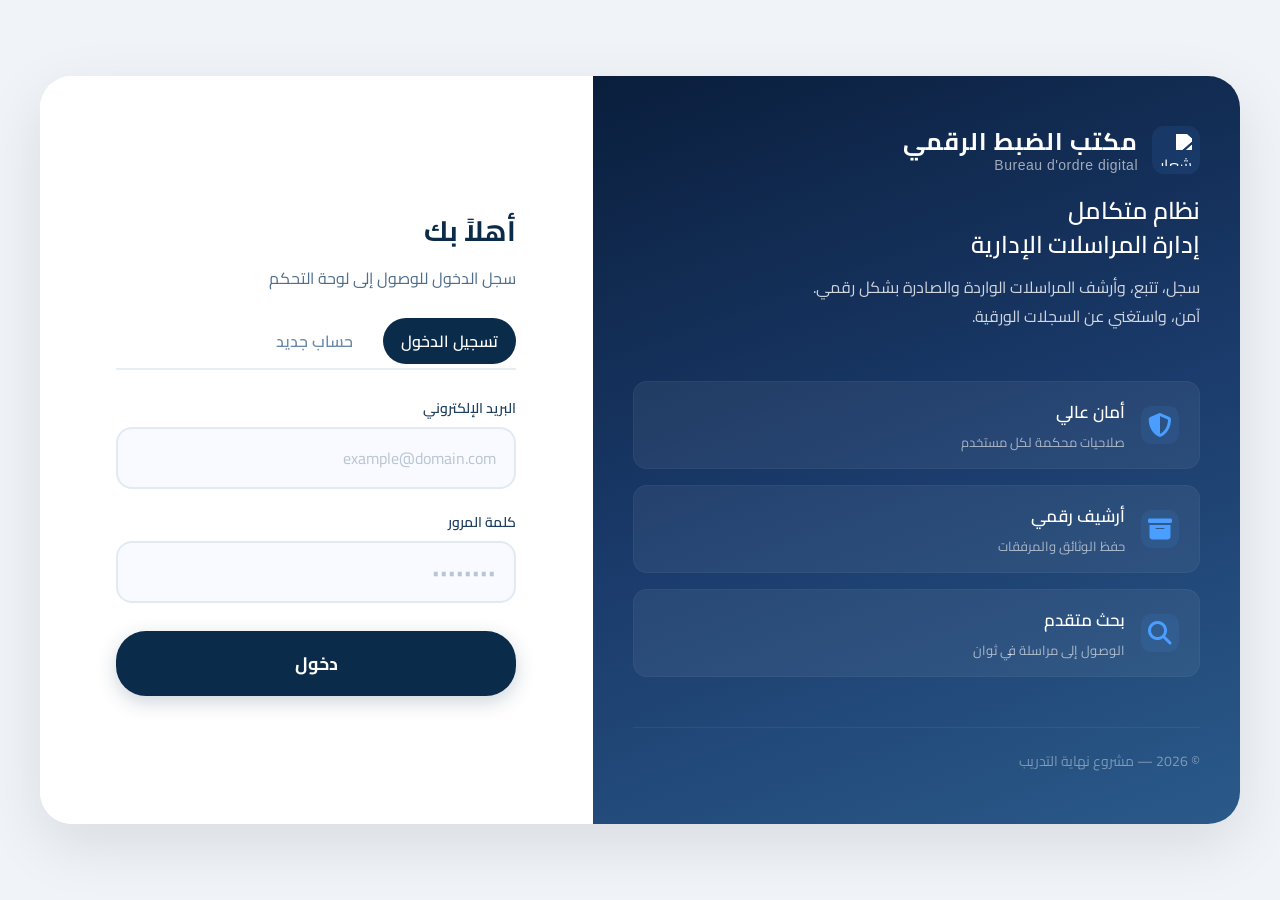
==== commit 6bbb43fa: "ajout" ====
--- a/index.html
+++ b/index.html
@@ -3,24 +3,32 @@
 <head>
     <meta charset="UTF-8" />
     <meta name="viewport" content="width=device-width, initial-scale=1.0"/>
-    <title>تسجيل الدخول - مكتب الضبط الرقمي</title>
-    <!-- Font Awesome for icons -->
+    <title>مكتب الضبط الرقمي</title>
+    <link href="https://fonts.googleapis.com/css2?family=Cairo:wght@300;400;500;600;700;800;900&family=Tajawal:wght@300;400;500;700;800;900&display=swap" rel="stylesheet">
     <link rel="stylesheet" href="https://cdnjs.cloudflare.com/ajax/libs/font-awesome/6.5.0/css/all.min.css"/>
     <link rel="stylesheet" href="style.css" />
 </head>
 <body>
     <div class="login-wrapper">
-        <!-- Left Side -->
+        <!-- القسم الأيسر -->
         <div class="login-left">
             <div class="brand">
-                <h1>مكتب الضبط الرقمي</h1>
-                <p class="brand-sub">Bureau d'ordre digital</p>
+                <div class="brand-header">
+                    <div class="brand-icon">
+                        <img src="https://depotimage.com/wp-content/uploads/2025/01/copy-icon.png.webp" alt="شعار مكتب الضبط الرقمي" />
+                    </div>
+                    <div class="brand-text">
+                        <h1>مكتب الضبط الرقمي</h1>
+                        <p class="brand-sub">Bureau d'ordre digital</p>
+                    </div>
+                </div>
                 <h2>نظام متكامل <br /> إدارة المراسلات الإدارية</h2>
                 <p class="desc">
                     سجل، تتبع، وأرشف المراسلات الواردة والصادرة بشكل رقمي.<br />
                     آمن، واستغني عن السجلات الورقية.
                 </p>
             </div>
+
             <div class="features">
                 <div class="feature-item">
                     <i class="fas fa-shield-alt"></i>
@@ -44,32 +52,53 @@
                     </div>
                 </div>
             </div>
+
             <p class="copyright">© 2026 — مشروع نهاية التدريب</p>
         </div>
 
-        <!-- Right Side -->
+        <!-- القسم الأيمن -->
         <div class="login-right">
             <div class="login-card">
                 <h2>أهلاً بك</h2>
                 <p class="welcome-text">سجل الدخول للوصول إلى لوحة التحكم</p>
+
                 <div class="tabs">
                     <button class="tab active">تسجيل الدخول</button>
                     <button class="tab">حساب جديد</button>
                 </div>
-                <form id="loginForm">
+
+                <form id="loginForm" class="form-login">
                     <div class="input-group">
                         <label>البريد الإلكتروني</label>
-                        <input type="email" value="s.elharda9418@uca.ac.ma" />
+                        <input type="email" placeholder="example@domain.com" />
                     </div>
                     <div class="input-group">
                         <label>كلمة المرور</label>
-                        <input type="password" value="********" />
+                        <input type="password" placeholder="••••••••" />
                     </div>
                     <button type="submit" class="btn-login">دخول</button>
+                </form>
+
+                <form id="signupForm" class="form-signup" style="display: none;">
+                    <div class="input-group">
+                        <label>الاسم الكامل</label>
+                        <input type="text" placeholder="الاسم الثلاثي" />
+                    </div>
+                    <div class="input-group">
+                        <label>البريد الإلكتروني</label>
+                        <input type="email" placeholder="example@domain.com" />
+                    </div>
+                    <div class="input-group">
+                        <label>كلمة المرور</label>
+                        <input type="password" placeholder="••••••••" />
+                    </div>
+                    <button type="submit" class="btn-login">إنشاء الحساب</button>
+                    <p class="hint">(أدخل حساب إدخال حسابك المحدد)</p>
                 </form>
             </div>
         </div>
     </div>
+
     <script src="script.js"></script>
 </body>
 </html>
--- a/style.css
+++ b/style.css
@@ -1,3313 +1,374 @@
-/* ===================================================================
-   🚀 TABLE OF CONTENTS
-   ===================================================================
-   1.   RESET & CSS VARIABLES (1-120)
-   2.   BASE & TYPOGRAPHY (121-200)
-   3.   SCROLLBAR & SELECTION (201-240)
-   4.   ANIMATIONS & KEYFRAMES (241-380)
-   5.   UTILITY CLASSES (381-480)
-   6.   GLASSMORPHISM COMPONENTS (481-560)
-   7.   NEUMORPHISM COMPONENTS (561-640)
-   8.   LOGIN PAGE (641-900)
-   9.   DASHBOARD LAYOUT (901-1000)
-   10.  SIDEBAR NAVIGATION (1001-1150)
-   11.  STATS CARDS (1151-1280)
-   12.  CHARTS & GRAPHS (1281-1360)
-   13.  TABLES (1361-1500)
-   14.  SEARCH & ARCHIVE (1501-1650)
-   15.  BADGES & TAGS (1651-1730)
-   16.  BUTTONS (1731-1850)
-   17.  FORMS & INPUTS (1851-1950)
-   18.  MODALS & POPUPS (1951-2050)
-   19.  TOAST NOTIFICATIONS (2051-2130)
-   20.  LOADING & SKELETON (2131-2200)
-   21.  DARK MODE (2201-2280)
-   22.  RESPONSIVE (2281-2500)
-   =================================================================== */
-
-/* ===================================================================
-   1. 🔷 RESET & CSS VARIABLES
-   =================================================================== */
-*,
-*::before,
-*::after {
+/* ============================================================
+   RESET & BASE
+   ============================================================ */
+* {
     margin: 0;
     padding: 0;
     box-sizing: border-box;
-    -webkit-tap-highlight-color: transparent;
-}
-
-:root {
-    /* ===== 🎨 COULEURS PRINCIPALES ===== */
-    --primary: #0a1e3c;
-    --primary-light: #1a3a6a;
-    --primary-dark: #060f1f;
-    --primary-gradient: linear-gradient(160deg, #0a1e3c 0%, #1a3a6a 40%, #2a4a7a 80%, #3a5a8a 100%);
-    --primary-gradient-reverse: linear-gradient(160deg, #3a5a8a 0%, #2a4a7a 40%, #1a3a6a 80%, #0a1e3c 100%);
-    
-    --accent: #007aff;
-    --accent-light: #409cff;
-    --accent-dark: #0055cc;
-    --accent-gradient: linear-gradient(135deg, #007aff 0%, #5856d6 50%, #af52de 100%);
-    --accent-gradient-reverse: linear-gradient(135deg, #af52de 0%, #5856d6 50%, #007aff 100%);
-    
-    /* ===== 🌈 COULEURS SECONDAIRES ===== */
-    --success: #34c759;
-    --success-light: #6ddb8a;
-    --success-dark: #28a745;
-    --success-gradient: linear-gradient(135deg, #34c759 0%, #6ddb8a 100%);
-    
-    --warning: #ff9500;
-    --warning-light: #ffb84d;
-    --warning-dark: #e68a00;
-    --warning-gradient: linear-gradient(135deg, #ff9500 0%, #ffb84d 100%);
-    
-    --danger: #ff3b30;
-    --danger-light: #ff6b61;
-    --danger-dark: #e0352b;
-    --danger-gradient: linear-gradient(135deg, #ff3b30 0%, #ff6b61 100%);
-    
-    --info: #5ac8fa;
-    --info-light: #8cdbff;
-    --info-dark: #2ba9e0;
-    --info-gradient: linear-gradient(135deg, #5ac8fa 0%, #8cdbff 100%);
-    
-    --purple: #af52de;
-    --purple-light: #d48cf0;
-    --purple-dark: #8e38c4;
-    --purple-gradient: linear-gradient(135deg, #af52de 0%, #d48cf0 100%);
-    
-    --pink: #ff2d55;
-    --pink-light: #ff6b85;
-    --pink-dark: #e01a42;
-    --pink-gradient: linear-gradient(135deg, #ff2d55 0%, #ff6b85 100%);
-    
-    --orange: #ff6b35;
-    --orange-light: #ff8f61;
-    --orange-dark: #e05520;
-    --orange-gradient: linear-gradient(135deg, #ff6b35 0%, #ff8f61 100%);
-    
-    --teal: #5ac8fa;
-    --teal-light: #8cdbff;
-    --teal-dark: #2ba9e0;
-    
-    --indigo: #5856d6;
-    --indigo-light: #7a78e0;
-    --indigo-dark: #3a38b6;
-    
-    /* ===== 🎯 NEUTRES - LIGHT MODE ===== */
-    --bg: #f0f2f8;
-    --bg-white: #ffffff;
-    --bg-card: rgba(255, 255, 255, 0.92);
-    --bg-input: #f8fafc;
-    --bg-hover: rgba(0, 0, 0, 0.02);
-    --bg-active: rgba(0, 0, 0, 0.04);
-    --bg-selected: rgba(0, 122, 255, 0.04);
-    
-    --text-primary: #1c1c1e;
-    --text-secondary: #3a3a3c;
-    --text-tertiary: #8e8e93;
-    --text-quaternary: #aeaeb2;
-    --text-inverse: #ffffff;
-    
-    --border: rgba(60, 60, 67, 0.08);
-    --border-light: rgba(60, 60, 67, 0.04);
-    --border-dark: rgba(60, 60, 67, 0.12);
-    --border-focus: rgba(0, 122, 255, 0.3);
-    
-    /* ===== 📐 OMBRES ===== */
-    --shadow-xs: 0 1px 3px rgba(0, 0, 0, 0.04);
-    --shadow-sm: 0 2px 8px rgba(0, 0, 0, 0.06);
-    --shadow-md: 0 4px 20px rgba(0, 0, 0, 0.08);
-    --shadow-lg: 0 8px 40px rgba(0, 0, 0, 0.12);
-    --shadow-xl: 0 16px 60px rgba(0, 0, 0, 0.16);
-    --shadow-2xl: 0 24px 80px rgba(0, 0, 0, 0.20);
-    --shadow-3xl: 0 32px 100px rgba(0, 0, 0, 0.24);
-    
-    --shadow-glow: 0 0 40px rgba(0, 122, 255, 0.15);
-    --shadow-glow-success: 0 0 40px rgba(52, 199, 89, 0.15);
-    --shadow-glow-danger: 0 0 40px rgba(255, 59, 48, 0.15);
-    --shadow-glow-warning: 0 0 40px rgba(255, 149, 0, 0.15);
-    --shadow-glow-purple: 0 0 40px rgba(175, 82, 222, 0.15);
-    --shadow-glow-pink: 0 0 40px rgba(255, 45, 85, 0.15);
-    
-    --shadow-inset: inset 0 2px 4px rgba(0, 0, 0, 0.04);
-    --shadow-inset-light: inset 0 1px 2px rgba(0, 0, 0, 0.02);
-    
-    /* ===== 🔲 RAYONS ===== */
-    --radius-xs: 4px;
-    --radius-sm: 8px;
-    --radius-md: 12px;
-    --radius-lg: 16px;
-    --radius-xl: 24px;
-    --radius-2xl: 32px;
-    --radius-3xl: 48px;
-    --radius-full: 9999px;
-    
-    /* ===== ⏱️ DURÉES D'ANIMATION ===== */
-    --duration-instant: 0.1s;
-    --duration-fast: 0.2s;
-    --duration-normal: 0.4s;
-    --duration-slow: 0.6s;
-    --duration-very-slow: 0.8s;
-    --duration-extreme: 1.2s;
-    
-    /* ===== 🎯 COURBES D'ANIMATION ===== */
-    --ease-ios: cubic-bezier(0.4, 0, 0.2, 1);
-    --ease-spring: cubic-bezier(0.34, 1.56, 0.64, 1);
-    --ease-bounce: cubic-bezier(0.68, -0.55, 0.265, 1.55);
-    --ease-smooth: cubic-bezier(0.25, 0.46, 0.45, 0.94);
-    --ease-out-back: cubic-bezier(0.34, 1.56, 0.64, 1);
-    --ease-in-out-back: cubic-bezier(0.68, -0.55, 0.265, 1.55);
-    --ease-elastic: cubic-bezier(0.5, 0, 0.1, 1.5);
-    
-    /* ===== 📐 ESPACEMENTS ===== */
-    --spacing-xs: 4px;
-    --spacing-sm: 8px;
-    --spacing-md: 16px;
-    --spacing-lg: 24px;
-    --spacing-xl: 32px;
-    --spacing-2xl: 48px;
-    --spacing-3xl: 64px;
-    --spacing-4xl: 96px;
-    
-    /* ===== 🖋️ TYPOGRAPHIE ===== */
-    --font-family: -apple-system, BlinkMacSystemFont, 'SF Pro Display', 'SF Pro Text', 'Segoe UI', Roboto, Helvetica, Arial, sans-serif;
-    --font-family-mono: 'SF Mono', 'Menlo', 'Monaco', 'Consolas', monospace;
-    
-    --font-size-xs: 0.75rem;
-    --font-size-sm: 0.875rem;
-    --font-size-base: 1rem;
-    --font-size-lg: 1.125rem;
-    --font-size-xl: 1.25rem;
-    --font-size-2xl: 1.5rem;
-    --font-size-3xl: 2rem;
-    --font-size-4xl: 2.5rem;
-    --font-size-5xl: 3rem;
-    --font-size-6xl: 3.5rem;
-    
-    --font-weight-light: 300;
-    --font-weight-normal: 400;
-    --font-weight-medium: 500;
-    --font-weight-semibold: 600;
-    --font-weight-bold: 700;
-    --font-weight-extrabold: 800;
-    --font-weight-black: 900;
-    
-    /* ===== 📏 LARGEURS ===== */
-    --sidebar-width: 280px;
-    --sidebar-collapsed: 72px;
-    --container-max: 1400px;
-    --container-narrow: 800px;
-    
-    /* ===== 🎭 GLASSMORPHISM ===== */
-    --glass-bg: rgba(255, 255, 255, 0.72);
-    --glass-border: rgba(255, 255, 255, 0.18);
-    --glass-shadow: 0 8px 32px rgba(0, 0, 0, 0.06);
-    --glass-blur: 20px;
-    --glass-blur-heavy: 40px;
-    
-    /* ===== 🧊 NEUMORPHISM ===== */
-    --neu-shadow-light: 6px 6px 12px rgba(0, 0, 0, 0.06);
-    --neu-shadow-dark: -6px -6px 12px rgba(255, 255, 255, 0.8);
-    --neu-shadow-inset: inset 4px 4px 8px rgba(0, 0, 0, 0.04), inset -4px -4px 8px rgba(255, 255, 255, 0.6);
-    
-    /* ===== 🎨 GRADIENTS ADDITIONNELS ===== */
-    --gradient-sunset: linear-gradient(135deg, #f093fb 0%, #f5576c 100%);
-    --gradient-ocean: linear-gradient(135deg, #4facfe 0%, #00f2fe 100%);
-    --gradient-forest: linear-gradient(135deg, #43e97b 0%, #38f9d7 100%);
-    --gradient-aurora: linear-gradient(135deg, #a18cd1 0%, #fbc2eb 100%);
-    --gradient-fire: linear-gradient(135deg, #f43b47 0%, #f093fb 100%);
-    --gradient-cosmic: linear-gradient(135deg, #0f0c29 0%, #302b63 50%, #24243e 100%);
-}
-
-/* ===================================================================
-   2. 🔷 BASE & TYPOGRAPHY
-   =================================================================== */
-html {
-    scroll-behavior: smooth;
-    -webkit-font-smoothing: antialiased;
-    -moz-osx-font-smoothing: grayscale;
-    text-rendering: optimizeLegibility;
 }
 
 body {
-    font-family: var(--font-family);
-    background: var(--bg);
-    color: var(--text-primary);
+    font-family: 'Cairo', 'Tajawal', 'Segoe UI', Tahoma, Geneva, Verdana, sans-serif;
+    background-color: #f0f4f9;
+    display: flex;
+    justify-content: center;
+    align-items: center;
+    min-height: 100vh;
     direction: rtl;
-    line-height: 1.6;
-    min-height: 100vh;
-    overflow-x: hidden;
-    transition: background var(--duration-normal) var(--ease-ios), color var(--duration-normal) var(--ease-ios);
-}
-
-/* ===== 🎯 TYPOGRAPHIE ===== */
-h1, h2, h3, h4, h5, h6 {
-    font-weight: var(--font-weight-bold);
-    letter-spacing: -0.02em;
-    line-height: 1.2;
-}
-
-h1 { font-size: var(--font-size-5xl); }
-h2 { font-size: var(--font-size-4xl); }
-h3 { font-size: var(--font-size-2xl); }
-h4 { font-size: var(--font-size-xl); }
-h5 { font-size: var(--font-size-lg); }
-h6 { font-size: var(--font-size-base); }
-
-p { margin-bottom: var(--spacing-md); }
-
-a {
-    color: var(--accent);
-    text-decoration: none;
-    transition: color var(--duration-fast) var(--ease-ios);
-    position: relative;
-}
-
-a:hover { color: var(--accent-dark); }
-
-a::after {
-    content: '';
-    position: absolute;
-    bottom: -2px;
-    left: 0;
-    width: 0;
-    height: 2px;
-    background: var(--accent-gradient);
-    transition: width var(--duration-normal) var(--ease-ios);
-}
-
-a:hover::after {
-    width: 100%;
-}
-
-img {
-    max-width: 100%;
-    height: auto;
-    display: block;
-}
-
-ul, ol {
-    padding-right: var(--spacing-xl);
-    margin-bottom: var(--spacing-md);
-}
-
-/* ===== 🎯 CODE ===== */
-code, pre {
-    font-family: var(--font-family-mono);
-    font-size: var(--font-size-sm);
-    background: var(--bg-hover);
-    border-radius: var(--radius-xs);
-    padding: var(--spacing-xs) var(--spacing-sm);
-}
-
-pre {
-    padding: var(--spacing-md);
-    overflow-x: auto;
-}
-
-/* ===================================================================
-   3. 🔷 SCROLLBAR & SELECTION
-   =================================================================== */
-::-webkit-scrollbar {
-    width: 6px;
-    height: 6px;
-}
-
-::-webkit-scrollbar-track {
-    background: transparent;
-}
-
-::-webkit-scrollbar-thumb {
-    background: rgba(0, 0, 0, 0.15);
-    border-radius: var(--radius-full);
-    transition: background var(--duration-fast);
-}
-
-::-webkit-scrollbar-thumb:hover {
-    background: rgba(0, 0, 0, 0.25);
-}
-
-::selection {
-    background: var(--accent);
-    color: #ffffff;
-}
-
-::-moz-selection {
-    background: var(--accent);
-    color: #ffffff;
-}
-
-/* ===================================================================
-   4. 🔷 ANIMATIONS & KEYFRAMES
-   =================================================================== */
-/* ===== 🎯 FADE ===== */
-@keyframes fadeIn {
-    from { opacity: 0; }
-    to { opacity: 1; }
-}
-
-@keyframes fadeOut {
-    from { opacity: 1; }
-    to { opacity: 0; }
-}
-
-@keyframes fadeInUp {
-    from {
-        opacity: 0;
-        transform: translateY(30px);
-    }
-    to {
-        opacity: 1;
-        transform: translateY(0);
-    }
-}
-
-@keyframes fadeInDown {
-    from {
-        opacity: 0;
-        transform: translateY(-30px);
-    }
-    to {
-        opacity: 1;
-        transform: translateY(0);
-    }
-}
-
-@keyframes fadeInLeft {
-    from {
-        opacity: 0;
-        transform: translateX(-30px);
-    }
-    to {
-        opacity: 1;
-        transform: translateX(0);
-    }
-}
-
-@keyframes fadeInRight {
-    from {
-        opacity: 0;
-        transform: translateX(30px);
-    }
-    to {
-        opacity: 1;
-        transform: translateX(0);
-    }
-}
-
-/* ===== 🎯 SCALE ===== */
-@keyframes scaleIn {
-    from {
-        opacity: 0;
-        transform: scale(0.9);
-    }
-    to {
-        opacity: 1;
-        transform: scale(1);
-    }
-}
-
-@keyframes scaleOut {
-    from {
-        opacity: 1;
-        transform: scale(1);
-    }
-    to {
-        opacity: 0;
-        transform: scale(0.9);
-    }
-}
-
-@keyframes scaleInBounce {
-    0% {
-        opacity: 0;
-        transform: scale(0.3);
-    }
-    50% {
-        transform: scale(1.05);
-    }
-    70% {
-        transform: scale(0.95);
-    }
-    100% {
-        opacity: 1;
-        transform: scale(1);
-    }
-}
-
-/* ===== 🎯 SLIDE ===== */
-@keyframes slideUp {
-    from {
-        transform: translateY(40px);
-        opacity: 0;
-    }
-    to {
-        transform: translateY(0);
-        opacity: 1;
-    }
-}
-
-@keyframes slideDown {
-    from {
-        transform: translateY(-40px);
-        opacity: 0;
-    }
-    to {
-        transform: translateY(0);
-        opacity: 1;
-    }
-}
-
-@keyframes slideLeft {
-    from {
-        transform: translateX(40px);
-        opacity: 0;
-    }
-    to {
-        transform: translateX(0);
-        opacity: 1;
-    }
-}
-
-@keyframes slideRight {
-    from {
-        transform: translateX(-40px);
-        opacity: 0;
-    }
-    to {
-        transform: translateX(0);
-        opacity: 1;
-    }
-}
-
-/* ===== 🎯 BOUNCE ===== */
-@keyframes bounce {
-    0%, 100% {
-        transform: translateY(0);
-    }
-    50% {
-        transform: translateY(-15px);
-    }
-}
-
-@keyframes bounceIn {
-    0% {
-        opacity: 0;
-        transform: scale(0.3);
-    }
-    50% {
-        opacity: 1;
-        transform: scale(1.05);
-    }
-    70% {
-        transform: scale(0.9);
-    }
-    100% {
-        transform: scale(1);
-    }
-}
-
-@keyframes bounceOut {
-    0% {
-        transform: scale(1);
-    }
-    25% {
-        transform: scale(0.95);
-    }
-    50% {
-        opacity: 1;
-        transform: scale(1.1);
-    }
-    100% {
-        opacity: 0;
-        transform: scale(0.3);
-    }
-}
-
-/* ===== 🎯 PULSE ===== */
-@keyframes pulse {
-    0%, 100% {
-        transform: scale(1);
-    }
-    50% {
-        transform: scale(1.05);
-    }
-}
-
-@keyframes pulseGlow {
-    0%, 100% {
-        box-shadow: 0 0 0 0 rgba(0, 122, 255, 0.4);
-    }
-    50% {
-        box-shadow: 0 0 0 16px rgba(0, 122, 255, 0);
-    }
-}
-
-@keyframes pulseRing {
-    0% {
-        transform: scale(0.8);
-        opacity: 0.5;
-    }
-    100% {
-        transform: scale(1.4);
-        opacity: 0;
-    }
-}
-
-/* ===== 🎯 SHIMMER ===== */
-@keyframes shimmer {
-    0% {
-        background-position: -200% center;
-    }
-    100% {
-        background-position: 200% center;
-    }
-}
-
-@keyframes shimmerText {
-    0% {
-        background-position: -200% center;
-    }
-    100% {
-        background-position: 200% center;
-    }
-}
-
-@keyframes shimmerWave {
-    0% {
-        background-position: -200% 0;
-    }
-    100% {
-        background-position: 200% 0;
-    }
-}
-
-/* ===== 🎯 SPIN ===== */
-@keyframes spin {
-    from { transform: rotate(0deg); }
-    to { transform: rotate(360deg); }
-}
-
-@keyframes spinReverse {
-    from { transform: rotate(360deg); }
-    to { transform: rotate(0deg); }
-}
-
-/* ===== 🎯 FLOAT ===== */
-@keyframes float {
-    0%, 100% {
-        transform: translateY(0px);
-    }
-    50% {
-        transform: translateY(-12px);
-    }
-}
-
-@keyframes floatSlow {
-    0%, 100% {
-        transform: translateY(0px);
-    }
-    50% {
-        transform: translateY(-8px);
-    }
-}
-
-/* ===== 🎯 WOBBLE ===== */
-@keyframes wobble {
-    0%, 100% {
-        transform: rotate(0deg);
-    }
-    25% {
-        transform: rotate(-6deg);
-    }
-    75% {
-        transform: rotate(6deg);
-    }
-}
-
-@keyframes wobbleHorizontal {
-    0%, 100% {
-        transform: translateX(0);
-    }
-    25% {
-        transform: translateX(-6px);
-    }
-    75% {
-        transform: translateX(6px);
-    }
-}
-
-/* ===== 🎯 RIPPLE ===== */
-@keyframes ripple {
-    0% {
-        transform: scale(0);
-        opacity: 0.5;
-    }
-    100% {
-        transform: scale(4);
-        opacity: 0;
-    }
-}
-
-/* ===== 🎯 PROGRESS ===== */
-@keyframes progressStripes {
-    0% {
-        background-position: 40px 0;
-    }
-    100% {
-        background-position: 0 0;
-    }
-}
-
-/* ===== 🎯 SKELETON ===== */
-@keyframes skeleton {
-    0% {
-        background-position: -200px 0;
-    }
-    100% {
-        background-position: calc(200px + 100%) 0;
-    }
-}
-
-/* ===== 🎯 BLINK ===== */
-@keyframes blink {
-    0%, 100% {
-        opacity: 1;
-    }
-    50% {
-        opacity: 0;
-    }
-}
-
-/* ===== 🎯 SWING ===== */
-@keyframes swing {
-    20% {
-        transform: rotate(15deg);
-    }
-    40% {
-        transform: rotate(-10deg);
-    }
-    60% {
-        transform: rotate(5deg);
-    }
-    80% {
-        transform: rotate(-5deg);
-    }
-    100% {
-        transform: rotate(0deg);
-    }
-}
-
-/* ===== 🎯 TADA ===== */
-@keyframes tada {
-    0% {
-        transform: scale(1) rotate(0deg);
-    }
-    10%, 20% {
-        transform: scale(0.9) rotate(-3deg);
-    }
-    30%, 50%, 70%, 90% {
-        transform: scale(1.1) rotate(3deg);
-    }
-    40%, 60%, 80% {
-        transform: scale(1.1) rotate(-3deg);
-    }
-    100% {
-        transform: scale(1) rotate(0deg);
-    }
-}
-
-/* ===== 🎯 JELLY ===== */
-@keyframes jelly {
-    0%, 100% {
-        transform: scale(1, 1);
-    }
-    25% {
-        transform: scale(0.9, 1.1);
-    }
-    50% {
-        transform: scale(1.1, 0.9);
-    }
-    75% {
-        transform: scale(0.95, 1.05);
-    }
-}
-
-/* ===== 🎯 FLIP ===== */
-@keyframes flipIn {
-    0% {
-        transform: perspective(400px) rotateY(90deg);
-        opacity: 0;
-    }
-    100% {
-        transform: perspective(400px) rotateY(0deg);
-        opacity: 1;
-    }
-}
-
-@keyframes flipOut {
-    0% {
-        transform: perspective(400px) rotateY(0deg);
-        opacity: 1;
-    }
-    100% {
-        transform: perspective(400px) rotateY(90deg);
-        opacity: 0;
-    }
-}
-
-/* ===== 🎯 ZOOM ===== */
-@keyframes zoomIn {
-    from {
-        opacity: 0;
-        transform: scale(0.5) translateZ(0);
-    }
-    to {
-        opacity: 1;
-        transform: scale(1) translateZ(0);
-    }
-}
-
-@keyframes zoomOut {
-    from {
-        opacity: 1;
-        transform: scale(1) translateZ(0);
-    }
-    to {
-        opacity: 0;
-        transform: scale(0.5) translateZ(0);
-    }
-}
-
-/* ===== 🎯 PARTICLES BACKGROUND ===== */
-@keyframes particleFloat {
-    0% {
-        transform: translateY(0) rotate(0deg);
-        opacity: 0;
-    }
-    20% {
-        opacity: 1;
-    }
-    80% {
-        opacity: 1;
-    }
-    100% {
-        transform: translateY(-100vh) rotate(720deg);
-        opacity: 0;
-    }
-}
-
-/* ===================================================================
-   5. 🔷 UTILITY CLASSES
-   =================================================================== */
-/* ===== 🎯 ANIMATIONS ===== */
-.animate-fade-in { animation: fadeIn var(--duration-normal) var(--ease-ios) forwards; }
-.animate-fade-in-up { animation: fadeInUp var(--duration-normal) var(--ease-ios) forwards; }
-.animate-fade-in-down { animation: fadeInDown var(--duration-normal) var(--ease-ios) forwards; }
-.animate-fade-in-left { animation: fadeInLeft var(--duration-normal) var(--ease-ios) forwards; }
-.animate-fade-in-right { animation: fadeInRight var(--duration-normal) var(--ease-ios) forwards; }
-.animate-scale-in { animation: scaleIn var(--duration-normal) var(--ease-ios) forwards; }
-.animate-scale-in-bounce { animation: scaleInBounce var(--duration-slow) var(--ease-bounce) forwards; }
-.animate-slide-up { animation: slideUp var(--duration-normal) var(--ease-ios) forwards; }
-.animate-slide-down { animation: slideDown var(--duration-normal) var(--ease-ios) forwards; }
-.animate-bounce { animation: bounce 2s var(--ease-ios) infinite; }
-.animate-bounce-in { animation: bounceIn var(--duration-slow) var(--ease-bounce) forwards; }
-.animate-pulse { animation: pulse 2s var(--ease-ios) infinite; }
-.animate-pulse-glow { animation: pulseGlow 2s var(--ease-ios) infinite; }
-.animate-float { animation: float 3s var(--ease-ios) infinite; }
-.animate-float-slow { animation: floatSlow 4s var(--ease-ios) infinite; }
-.animate-spin { animation: spin 1s linear infinite; }
-.animate-spin-slow { animation: spin 3s linear infinite; }
-.animate-wobble { animation: wobble 2s var(--ease-ios) infinite; }
-.animate-swing { animation: swing 2s var(--ease-ios) infinite; }
-.animate-tada { animation: tada 2s var(--ease-ios) infinite; }
-.animate-jelly { animation: jelly 1.5s var(--ease-ios) infinite; }
-.animate-flip-in { animation: flipIn var(--duration-normal) var(--ease-ios) forwards; }
-.animate-zoom-in { animation: zoomIn var(--duration-normal) var(--ease-ios) forwards; }
-.animate-shimmer { background: linear-gradient(90deg, #f0f0f0 25%, #e0e0e0 50%, #f0f0f0 75%); background-size: 200% auto; animation: shimmer 2s linear infinite; }
-
-/* ===== 🎯 DELAYS ===== */
-.delay-100 { animation-delay: 100ms; }
-.delay-200 { animation-delay: 200ms; }
-.delay-300 { animation-delay: 300ms; }
-.delay-400 { animation-delay: 400ms; }
-.delay-500 { animation-delay: 500ms; }
-.delay-600 { animation-delay: 600ms; }
-.delay-700 { animation-delay: 700ms; }
-.delay-800 { animation-delay: 800ms; }
-.delay-900 { animation-delay: 900ms; }
-.delay-1000 { animation-delay: 1000ms; }
-
-/* ===== 🎯 DURATIONS ===== */
-.duration-fast { animation-duration: var(--duration-fast) !important; }
-.duration-normal { animation-duration: var(--duration-normal) !important; }
-.duration-slow { animation-duration: var(--duration-slow) !important; }
-.duration-very-slow { animation-duration: var(--duration-very-slow) !important; }
-
-/* ===== 🎯 FLEX ===== */
-.flex { display: flex; }
-.flex-col { flex-direction: column; }
-.flex-row { flex-direction: row; }
-.flex-wrap { flex-wrap: wrap; }
-.items-center { align-items: center; }
-.items-start { align-items: flex-start; }
-.items-end { align-items: flex-end; }
-.items-stretch { align-items: stretch; }
-.justify-center { justify-content: center; }
-.justify-between { justify-content: space-between; }
-.justify-around { justify-content: space-around; }
-.justify-end { justify-content: flex-end; }
-.gap-xs { gap: var(--spacing-xs); }
-.gap-sm { gap: var(--spacing-sm); }
-.gap-md { gap: var(--spacing-md); }
-.gap-lg { gap: var(--spacing-lg); }
-.gap-xl { gap: var(--spacing-xl); }
-.flex-1 { flex: 1; }
-.flex-2 { flex: 2; }
-.flex-3 { flex: 3; }
-
-/* ===== 🎯 GRID ===== */
-.grid { display: grid; }
-.grid-cols-2 { grid-template-columns: repeat(2, 1fr); }
-.grid-cols-3 { grid-template-columns: repeat(3, 1fr); }
-.grid-cols-4 { grid-template-columns: repeat(4, 1fr); }
-.grid-cols-5 { grid-template-columns: repeat(5, 1fr); }
-
-/* ===== 🎯 TEXT ===== */
-.text-center { text-align: center; }
-.text-right { text-align: right; }
-.text-left { text-align: left; }
-.text-xs { font-size: var(--font-size-xs); }
-.text-sm { font-size: var(--font-size-sm); }
-.text-base { font-size: var(--font-size-base); }
-.text-lg { font-size: var(--font-size-lg); }
-.text-xl { font-size: var(--font-size-xl); }
-.text-2xl { font-size: var(--font-size-2xl); }
-.text-3xl { font-size: var(--font-size-3xl); }
-.text-4xl { font-size: var(--font-size-4xl); }
-.font-light { font-weight: var(--font-weight-light); }
-.font-normal { font-weight: var(--font-weight-normal); }
-.font-medium { font-weight: var(--font-weight-medium); }
-.font-semibold { font-weight: var(--font-weight-semibold); }
-.font-bold { font-weight: var(--font-weight-bold); }
-.font-extrabold { font-weight: var(--font-weight-extrabold); }
-.text-primary { color: var(--text-primary); }
-.text-secondary { color: var(--text-secondary); }
-.text-tertiary { color: var(--text-tertiary); }
-.text-accent { color: var(--accent); }
-.text-success { color: var(--success); }
-.text-danger { color: var(--danger); }
-.text-warning { color: var(--warning); }
-.text-purple { color: var(--purple); }
-.text-pink { color: var(--pink); }
-
-/* ===== 🎯 SPACING ===== */
-.m-0 { margin: 0; }
-.m-1 { margin: var(--spacing-xs); }
-.m-2 { margin: var(--spacing-sm); }
-.m-3 { margin: var(--spacing-md); }
-.m-4 { margin: var(--spacing-lg); }
-.m-5 { margin: var(--spacing-xl); }
-.m-auto { margin: auto; }
-.mt-auto { margin-top: auto; }
-.mb-auto { margin-bottom: auto; }
-.ml-auto { margin-left: auto; }
-.mr-auto { margin-right: auto; }
-.p-0 { padding: 0; }
-.p-1 { padding: var(--spacing-xs); }
-.p-2 { padding: var(--spacing-sm); }
-.p-3 { padding: var(--spacing-md); }
-.p-4 { padding: var(--spacing-lg); }
-.p-5 { padding: var(--spacing-xl); }
-
-/* ===== 🎯 BORDERS ===== */
-.rounded-none { border-radius: 0; }
-.rounded-xs { border-radius: var(--radius-xs); }
-.rounded-sm { border-radius: var(--radius-sm); }
-.rounded-md { border-radius: var(--radius-md); }
-.rounded-lg { border-radius: var(--radius-lg); }
-.rounded-xl { border-radius: var(--radius-xl); }
-.rounded-2xl { border-radius: var(--radius-2xl); }
-.rounded-full { border-radius: var(--radius-full); }
-
-.border { border: 1px solid var(--border); }
-.border-2 { border: 2px solid var(--border); }
-.border-0 { border: 0; }
-.border-accent { border-color: var(--accent); }
-.border-success { border-color: var(--success); }
-.border-danger { border-color: var(--danger); }
-.border-warning { border-color: var(--warning); }
-
-/* ===== 🎯 SHADOWS ===== */
-.shadow-none { box-shadow: none; }
-.shadow-xs { box-shadow: var(--shadow-xs); }
-.shadow-sm { box-shadow: var(--shadow-sm); }
-.shadow-md { box-shadow: var(--shadow-md); }
-.shadow-lg { box-shadow: var(--shadow-lg); }
-.shadow-xl { box-shadow: var(--shadow-xl); }
-.shadow-2xl { box-shadow: var(--shadow-2xl); }
-.shadow-glow { box-shadow: var(--shadow-glow); }
-.shadow-inset { box-shadow: var(--shadow-inset); }
-
-/* ===== 🎯 BG ===== */
-.bg-white { background: var(--bg-white); }
-.bg-primary { background: var(--primary); }
-.bg-accent { background: var(--accent); }
-.bg-success { background: var(--success); }
-.bg-danger { background: var(--danger); }
-.bg-warning { background: var(--warning); }
-.bg-transparent { background: transparent; }
-.bg-gradient-primary { background: var(--primary-gradient); }
-.bg-gradient-accent { background: var(--accent-gradient); }
-.bg-gradient-success { background: var(--success-gradient); }
-.bg-gradient-danger { background: var(--danger-gradient); }
-.bg-gradient-warning { background: var(--warning-gradient); }
-.bg-gradient-purple { background: var(--purple-gradient); }
-.bg-gradient-pink { background: var(--pink-gradient); }
-
-/* ===== 🎯 WIDTH & HEIGHT ===== */
-.w-full { width: 100%; }
-.w-auto { width: auto; }
-.w-screen { width: 100vw; }
-.min-h-screen { min-height: 100vh; }
-.h-full { height: 100%; }
-.h-auto { height: auto; }
-
-/* ===== 🎯 POSITION ===== */
-.relative { position: relative; }
-.absolute { position: absolute; }
-.fixed { position: fixed; }
-.sticky { position: sticky; }
-.top-0 { top: 0; }
-.bottom-0 { bottom: 0; }
-.left-0 { left: 0; }
-.right-0 { right: 0; }
-.z-10 { z-index: 10; }
-.z-20 { z-index: 20; }
-.z-30 { z-index: 30; }
-.z-40 { z-index: 40; }
-.z-50 { z-index: 50; }
-.z-auto { z-index: auto; }
-
-/* ===== 🎯 OVERFLOW ===== */
-.overflow-hidden { overflow: hidden; }
-.overflow-auto { overflow: auto; }
-.overflow-y-auto { overflow-y: auto; }
-.overflow-x-auto { overflow-x: auto; }
-.overflow-visible { overflow: visible; }
-
-/* ===== 🎯 CURSOR ===== */
-.cursor-pointer { cursor: pointer; }
-.cursor-default { cursor: default; }
-.cursor-not-allowed { cursor: not-allowed; }
-
-/* ===== 🎯 DISPLAY ===== */
-.hidden { display: none; }
-.block { display: block; }
-.inline-block { display: inline-block; }
-.inline { display: inline; }
-
-/* ===================================================================
-   6. 🔷 GLASSMORPHISM COMPONENTS
-   =================================================================== */
-.glass {
-    background: var(--glass-bg);
-    backdrop-filter: blur(var(--glass-blur));
-    -webkit-backdrop-filter: blur(var(--glass-blur));
-    border: 1px solid var(--glass-border);
-    box-shadow: var(--glass-shadow);
-}
-
-.glass-heavy {
-    background: rgba(255, 255, 255, 0.55);
-    backdrop-filter: blur(var(--glass-blur-heavy));
-    -webkit-backdrop-filter: blur(var(--glass-blur-heavy));
-    border: 1px solid var(--glass-border);
-    box-shadow: var(--shadow-lg);
-}
-
-.glass-dark {
-    background: rgba(0, 0, 0, 0.35);
-    backdrop-filter: blur(var(--glass-blur));
-    -webkit-backdrop-filter: blur(var(--glass-blur));
-    border: 1px solid rgba(255, 255, 255, 0.08);
-    box-shadow: var(--shadow-lg);
-}
-
-.glass-card {
-    background: var(--glass-bg);
-    backdrop-filter: blur(var(--glass-blur));
-    -webkit-backdrop-filter: blur(var(--glass-blur));
-    border: 1px solid var(--glass-border);
-    border-radius: var(--radius-lg);
-    box-shadow: var(--shadow-md);
-    transition: all var(--duration-normal) var(--ease-ios);
-    padding: var(--spacing-lg);
-}
-
-.glass-card:hover {
-    transform: translateY(-4px);
-    box-shadow: var(--shadow-lg);
-}
-
-/* ===================================================================
-   7. 🔷 NEUMORPHISM COMPONENTS
-   =================================================================== */
-.neu {
-    background: var(--bg);
-    border-radius: var(--radius-lg);
-    box-shadow: var(--neu-shadow-light), var(--neu-shadow-dark);
-    padding: var(--spacing-lg);
-    transition: all var(--duration-normal) var(--ease-ios);
-}
-
-.neu:hover {
-    box-shadow: var(--neu-shadow-light), var(--neu-shadow-dark), var(--shadow-sm);
-}
-
-.neu-inset {
-    background: var(--bg);
-    border-radius: var(--radius-lg);
-    box-shadow: var(--neu-shadow-inset);
-    padding: var(--spacing-lg);
-}
-
-.neu-button {
-    background: var(--bg);
-    border: none;
-    border-radius: var(--radius-full);
-    box-shadow: var(--neu-shadow-light), var(--neu-shadow-dark);
-    padding: var(--spacing-md) var(--spacing-xl);
-    cursor: pointer;
-    font-weight: var(--font-weight-semibold);
-    transition: all var(--duration-fast) var(--ease-ios);
-    font-family: var(--font-family);
-    color: var(--text-primary);
-}
-
-.neu-button:hover {
-    box-shadow: var(--neu-shadow-light), var(--neu-shadow-dark), var(--shadow-sm);
-    transform: translateY(-2px);
-}
-
-.neu-button:active {
-    box-shadow: var(--neu-shadow-inset);
-    transform: scale(0.98);
-}
-
-/* ===================================================================
-   8. 🔷 LOGIN PAGE
-   =================================================================== */
+}
+
+/* ============================================================
+   LOGIN WRAPPER
+   ============================================================ */
 .login-wrapper {
     display: flex;
-    min-height: 100vh;
-    background: var(--bg);
-    position: relative;
+    max-width: 1200px;
+    width: 100%;
+    background: #ffffff;
+    border-radius: 32px;
+    box-shadow: 0 20px 60px rgba(0, 0, 0, 0.10);
     overflow: hidden;
-}
-
-/* ===== 🎯 PARTICLES BACKGROUND ===== */
-.particles-container {
-    position: fixed;
-    top: 0;
-    left: 0;
-    right: 0;
-    bottom: 0;
-    pointer-events: none;
-    z-index: 0;
-    overflow: hidden;
-}
-
-.particle {
-    position: absolute;
-    width: 8px;
-    height: 8px;
-    background: var(--accent);
-    border-radius: 50%;
-    opacity: 0;
-    animation: particleFloat 15s var(--ease-ios) infinite;
-}
-
-.particle:nth-child(1) { left: 10%; animation-delay: 0s; width: 6px; height: 6px; background: #007aff; }
-.particle:nth-child(2) { left: 20%; animation-delay: 2s; width: 10px; height: 10px; background: #5856d6; }
-.particle:nth-child(3) { left: 30%; animation-delay: 4s; width: 4px; height: 4px; background: #af52de; }
-.particle:nth-child(4) { left: 40%; animation-delay: 1s; width: 8px; height: 8px; background: #ff2d55; }
-.particle:nth-child(5) { left: 50%; animation-delay: 3s; width: 12px; height: 12px; background: #ff9500; }
-.particle:nth-child(6) { left: 60%; animation-delay: 5s; width: 6px; height: 6px; background: #34c759; }
-.particle:nth-child(7) { left: 70%; animation-delay: 2.5s; width: 10px; height: 10px; background: #5ac8fa; }
-.particle:nth-child(8) { left: 80%; animation-delay: 4.5s; width: 4px; height: 4px; background: #ff6b35; }
-.particle:nth-child(9) { left: 90%; animation-delay: 1.5s; width: 8px; height: 8px; background: #ff3b30; }
-.particle:nth-child(10) { left: 15%; animation-delay: 3.5s; width: 12px; height: 12px; background: #007aff; }
-
-/* ===== 🎯 DECORATION ===== */
-.login-wrapper::before {
-    content: '';
-    position: absolute;
-    top: -40%;
-    right: -15%;
-    width: 70%;
-    height: 100%;
-    background: radial-gradient(ellipse at top right, rgba(0, 122, 255, 0.06), transparent 70%);
-    pointer-events: none;
-    z-index: 0;
-}
-
-.login-wrapper::after {
-    content: '';
-    position: absolute;
-    bottom: -30%;
-    left: -10%;
-    width: 60%;
-    height: 80%;
-    background: radial-gradient(ellipse at bottom left, rgba(88, 86, 214, 0.04), transparent 70%);
-    pointer-events: none;
-    z-index: 0;
-}
-
-/* ===== 🎯 LEFT SIDE ===== */
+    margin: 20px;
+}
+
+/* ============================================================
+   LEFT SIDE - DARK BLUE BACKGROUND
+   ============================================================ */
 .login-left {
     flex: 1.2;
-    background: var(--primary-gradient);
+    padding: 50px 40px;
+    background: linear-gradient(160deg, #0a1e3c 0%, #1a3a6a 50%, #2a5a8a 100%);
+    display: flex;
+    flex-direction: column;
+    justify-content: space-between;
     color: #ffffff;
-    padding: var(--spacing-3xl) var(--spacing-3xl) var(--spacing-2xl);
-    display: flex;
-    flex-direction: column;
-    justify-content: center;
-    position: relative;
-    z-index: 1;
-    overflow: hidden;
-}
-
-/* Effet de lumière */
-.login-left .light-effect {
-    position: absolute;
-    top: -30%;
-    right: -10%;
-    width: 60%;
-    height: 80%;
-    background: radial-gradient(ellipse, rgba(255, 255, 255, 0.04) 0%, transparent 70%);
-    pointer-events: none;
-}
-
-/* Effet de pattern */
-.login-left .pattern {
-    position: absolute;
-    bottom: 0;
-    right: 0;
-    width: 100%;
-    height: 100%;
-    background-image: 
-        radial-gradient(circle at 20% 50%, rgba(255, 255, 255, 0.02) 0%, transparent 50%),
-        radial-gradient(circle at 80% 20%, rgba(255, 255, 255, 0.02) 0%, transparent 50%),
-        radial-gradient(circle at 50% 80%, rgba(255, 255, 255, 0.015) 0%, transparent 50%);
-    pointer-events: none;
-}
-
-.login-left .brand {
-    position: relative;
-    z-index: 1;
-}
-
-.login-left .brand h1 {
-    font-size: var(--font-size-5xl);
-    font-weight: var(--font-weight-extrabold);
-    background: linear-gradient(135deg, #ffffff 60%, rgba(255, 255, 255, 0.5));
-    -webkit-background-clip: text;
-    -webkit-text-fill-color: transparent;
-    background-clip: text;
-    margin-bottom: var(--spacing-xs);
-    letter-spacing: -0.03em;
-}
-
-.brand-sub {
-    font-size: var(--font-size-lg);
-    font-weight: var(--font-weight-normal);
-    opacity: 0.4;
-    letter-spacing: 0.5px;
-    margin-bottom: var(--spacing-xl);
-    -webkit-text-fill-color: rgba(255, 255, 255, 0.4);
-}
-
-.brand h2 {
-    font-size: var(--font-size-3xl);
-    font-weight: var(--font-weight-light);
-    line-height: 1.3;
-    margin-bottom: var(--spacing-md);
-    -webkit-text-fill-color: #ffffff;
-}
-
-.brand .desc {
-    opacity: 0.7;
-    line-height: 1.8;
-    font-size: var(--font-size-lg);
-    max-width: 500px;
-    -webkit-text-fill-color: rgba(255, 255, 255, 0.7);
-}
-
-/* ===== 🎯 FEATURES ===== */
-.features {
-    display: flex;
-    flex-direction: column;
-    gap: var(--spacing-md);
-    margin: var(--spacing-xl) 0 var(--spacing-2xl);
-    position: relative;
-    z-index: 1;
-}
-
-.feature-item {
-    display: flex;
-    align-items: center;
-    gap: var(--spacing-md);
-    padding: var(--spacing-md) var(--spacing-lg);
-    background: rgba(255, 255, 255, 0.04);
-    border-radius: var(--radius-md);
-    backdrop-filter: blur(10px);
-    -webkit-backdrop-filter: blur(10px);
-    border: 1px solid rgba(255, 255, 255, 0.06);
-    transition: all var(--duration-normal) var(--ease-ios);
-    cursor: default;
-    position: relative;
-    overflow: hidden;
-}
-
-.feature-item::before {
-    content: '';
-    position: absolute;
-    top: 0;
-    left: 0;
-    right: 0;
-    bottom: 0;
-    background: linear-gradient(135deg, rgba(255, 255, 255, 0.04), transparent);
-    opacity: 0;
-    transition: opacity var(--duration-normal) var(--ease-ios);
-}
-
-.feature-item:hover::before {
-    opacity: 1;
-}
-
-.feature-item:hover {
-    transform: translateX(-8px);
-    border-color: rgba(255, 255, 255, 0.12);
-}
-
-.feature-item i {
-    font-size: var(--font-size-2xl);
-    color: var(--accent-light);
+}
+
+/* ===== BRAND HEADER WITH ICON ===== */
+.brand-header {
+    display: flex;
+    align-items: center;
+    gap: 14px;
+    margin-bottom: 20px;
+}
+
+.brand-icon {
     width: 48px;
     height: 48px;
+    background: rgba(74, 158, 255, 0.10);
+    border-radius: 12px;
     display: flex;
     align-items: center;
     justify-content: center;
-    background: rgba(0, 122, 255, 0.12);
-    border-radius: var(--radius-sm);
-    transition: all var(--duration-normal) var(--ease-ios);
-}
-
-.feature-item:hover i {
-    background: rgba(0, 122, 255, 0.2);
-    transform: scale(1.05) rotate(-5deg);
+    flex-shrink: 0;
+    padding: 8px;
+}
+
+.brand-icon img {
+    width: 100%;
+    height: 100%;
+    object-fit: contain;
+    filter: brightness(0) invert(1);
+}
+
+.brand-text h1 {
+    font-size: 24px;
+    font-weight: 700;
+    color: #ffffff;
+    margin: 0;
+    font-family: 'Cairo', 'Tajawal', sans-serif;
+    letter-spacing: 1px;
+    line-height: 1.2;
+}
+
+.brand-text .brand-sub {
+    font-size: 14px;
+    color: rgba(255, 255, 255, 0.6);
+    font-weight: 400;
+    letter-spacing: 0.5px;
+    margin: 0;
+    font-family: 'Segoe UI', Tahoma, Geneva, Verdana, sans-serif;
+}
+
+.brand h2 {
+    font-size: 24px;
+    font-weight: 600;
+    color: #ffffff;
+    line-height: 1.4;
+    margin: 0 0 12px 0;
+    font-family: 'Cairo', 'Tajawal', sans-serif;
+}
+
+.desc {
+    font-size: 16px;
+    color: rgba(255, 255, 255, 0.8);
+    line-height: 1.8;
+    margin-bottom: 30px;
+    font-family: 'Cairo', 'Tajawal', sans-serif;
+}
+
+/* ===== FEATURES ===== */
+.features {
+    display: flex;
+    flex-direction: column;
+    gap: 16px;
+    margin: 20px 0 30px;
+}
+
+.feature-item {
+    display: flex;
+    align-items: center;
+    gap: 16px;
+    background: rgba(255, 255, 255, 0.06);
+    padding: 14px 20px;
+    border-radius: 14px;
+    border: 1px solid rgba(255, 255, 255, 0.04);
+    transition: all 0.3s ease;
+}
+
+.feature-item:hover {
+    background: rgba(255, 255, 255, 0.12);
+    transform: translateX(-3px);
+}
+
+.feature-item i {
+    font-size: 24px;
+    color: #4a9eff;
+    width: 38px;
+    height: 38px;
+    display: flex;
+    align-items: center;
+    justify-content: center;
+    background: rgba(74, 158, 255, 0.10);
+    border-radius: 10px;
+    text-align: center;
+    flex-shrink: 0;
 }
 
 .feature-item h4 {
-    font-size: var(--font-size-lg);
-    font-weight: var(--font-weight-semibold);
-    -webkit-text-fill-color: #ffffff;
+    font-size: 17px;
+    font-weight: 600;
+    color: #ffffff;
+    font-family: 'Cairo', 'Tajawal', sans-serif;
+    margin-bottom: 2px;
 }
 
 .feature-item p {
-    opacity: 0.6;
-    font-size: var(--font-size-sm);
-    -webkit-text-fill-color: rgba(255, 255, 255, 0.6);
-    margin-bottom: 0;
+    font-size: 13px;
+    color: rgba(255, 255, 255, 0.6);
+    font-family: 'Cairo', 'Tajawal', sans-serif;
+    margin: 0;
 }
 
 .copyright {
-    opacity: 0.3;
-    font-size: var(--font-size-sm);
-    letter-spacing: 0.3px;
-    position: relative;
-    z-index: 1;
-    -webkit-text-fill-color: rgba(255, 255, 255, 0.3);
-}
-
-/* ===== 🎯 RIGHT SIDE ===== */
+    font-size: 14px;
+    color: rgba(255, 255, 255, 0.4);
+    margin-top: 20px;
+    border-top: 1px solid rgba(255, 255, 255, 0.06);
+    padding-top: 20px;
+    font-family: 'Cairo', 'Tajawal', sans-serif;
+}
+
+/* ============================================================
+   RIGHT SIDE - WHITE
+   ============================================================ */
 .login-right {
     flex: 1;
+    padding: 50px 40px;
+    background: #ffffff;
     display: flex;
     align-items: center;
     justify-content: center;
-    padding: var(--spacing-2xl);
-    background: var(--bg);
-    position: relative;
-    z-index: 1;
 }
 
 .login-card {
     width: 100%;
-    max-width: 420px;
-    padding: var(--spacing-2xl) var(--spacing-xl);
-    background: var(--glass-bg);
-    border-radius: var(--radius-xl);
-    backdrop-filter: blur(var(--glass-blur));
-    -webkit-backdrop-filter: blur(var(--glass-blur));
-    border: 1px solid var(--glass-border);
-    box-shadow: var(--shadow-lg), inset 0 1px 0 rgba(255, 255, 255, 0.3);
-    animation: slideUp 0.8s var(--ease-ios) forwards;
+    max-width: 400px;
 }
 
 .login-card h2 {
-    font-size: var(--font-size-3xl);
-    font-weight: var(--font-weight-bold);
-    color: var(--text-primary);
-    letter-spacing: -0.02em;
+    font-size: 28px;
+    font-weight: 700;
+    color: #0b2b4a;
+    margin-bottom: 6px;
+    font-family: 'Cairo', 'Tajawal', sans-serif;
 }
 
 .welcome-text {
-    color: var(--text-tertiary);
-    margin-bottom: var(--spacing-xl);
-    font-size: var(--font-size-base);
-}
-
-/* ===== 🎯 TABS ===== */
+    font-size: 16px;
+    color: #4d6d8d;
+    margin-bottom: 25px;
+    font-family: 'Cairo', 'Tajawal', sans-serif;
+}
+
+/* ===== TABS ===== */
 .tabs {
     display: flex;
-    gap: var(--spacing-sm);
-    margin-bottom: var(--spacing-xl);
-    background: rgba(0, 0, 0, 0.04);
-    padding: var(--spacing-xs);
-    border-radius: var(--radius-full);
+    gap: 12px;
+    margin-bottom: 25px;
+    border-bottom: 2px solid #e6edf5;
+    padding-bottom: 4px;
 }
 
 .tab {
-    flex: 1;
-    padding: var(--spacing-sm) var(--spacing-lg);
+    background: none;
     border: none;
-    border-radius: var(--radius-full);
-    background: transparent;
+    padding: 8px 18px;
+    font-size: 16px;
+    font-weight: 600;
+    color: #6a8aaa;
     cursor: pointer;
-    font-weight: var(--font-weight-semibold);
-    font-size: var(--font-size-sm);
-    color: var(--text-tertiary);
-    transition: all var(--duration-normal) var(--ease-ios);
-    position: relative;
-    font-family: var(--font-family);
+    border-radius: 30px;
+    transition: 0.3s;
+    font-family: 'Cairo', 'Tajawal', sans-serif;
 }
 
 .tab.active {
-    background: var(--bg-white);
-    color: var(--text-primary);
-    box-shadow: var(--shadow-sm);
-}
-
-.tab:not(.active):hover {
-    color: var(--text-primary);
-    background: rgba(0, 0, 0, 0.04);
-}
-
-.tab:active {
-    transform: scale(0.96);
-}
-
-/* ===== 🎯 INPUTS ===== */
+    background: #0b2b4a;
+    color: white;
+}
+
+.tab:hover:not(.active) {
+    color: #0b2b4a;
+    background: #eef3fa;
+}
+
+/* ===== FORM ===== */
 .input-group {
-    margin-bottom: var(--spacing-md);
+    margin-bottom: 20px;
 }
 
 .input-group label {
     display: block;
-    font-weight: var(--font-weight-medium);
-    font-size: var(--font-size-sm);
-    color: var(--text-secondary);
-    margin-bottom: var(--spacing-xs);
-    letter-spacing: 0.3px;
-}
-
-.input-group input,
-.input-group select,
-.input-group textarea {
-    width: 100%;
-    padding: var(--spacing-md) var(--spacing-md);
-    border: 2px solid rgba(0, 0, 0, 0.06);
-    border-radius: var(--radius-sm);
-    background: var(--bg-input);
-    font-size: var(--font-size-base);
-    color: var(--text-primary);
-    transition: all var(--duration-fast) var(--ease-ios);
-    font-family: var(--font-family);
-}
-
-.input-group input:focus,
-.input-group select:focus,
-.input-group textarea:focus {
-    border-color: var(--accent);
-    background: var(--bg-white);
-    box-shadow: 0 0 0 4px rgba(0, 122, 255, 0.08);
+    font-size: 14px;
+    font-weight: 600;
+    color: #1f3f5f;
+    margin-bottom: 6px;
+    font-family: 'Cairo', 'Tajawal', sans-serif;
+}
+
+.input-group input {
+    width: 100%;
+    padding: 14px 18px;
+    border: 2px solid #e2eaf2;
+    border-radius: 16px;
+    font-size: 16px;
+    background: #f8faff;
+    transition: 0.3s;
+    color: #0b2b4a;
+    font-family: 'Cairo', 'Tajawal', sans-serif;
+}
+
+.input-group input::placeholder {
+    color: #aab8c8;
+    font-weight: 400;
+    opacity: 0.8;
+    font-family: 'Cairo', 'Tajawal', sans-serif;
+}
+
+.input-group input:focus {
+    border-color: #1f6390;
     outline: none;
-}
-
-.input-group input::placeholder,
-.input-group textarea::placeholder {
-    color: var(--text-tertiary);
-    opacity: 0.6;
-}
-
-.input-group textarea {
-    min-height: 100px;
-    resize: vertical;
-}
-
-/* ===== 🎯 LOGIN BUTTON ===== */
+    background: white;
+    box-shadow: 0 0 0 4px rgba(31, 99, 144, 0.08);
+}
+
 .btn-login {
     width: 100%;
-    padding: var(--spacing-md);
-    background: var(--accent-gradient);
-    color: #ffffff;
+    padding: 16px;
+    background: #0b2b4a;
+    color: white;
     border: none;
-    border-radius: var(--radius-sm);
-    font-size: var(--font-size-lg);
-    font-weight: var(--font-weight-semibold);
+    border-radius: 30px;
+    font-size: 18px;
+    font-weight: 700;
     cursor: pointer;
-    transition: all var(--duration-normal) var(--ease-ios);
-    position: relative;
-    overflow: hidden;
-    letter-spacing: 0.3px;
-    font-family: var(--font-family);
-}
-
-.btn-login::after {
-    content: '';
-    position: absolute;
-    top: 50%;
-    left: 50%;
-    width: 0;
-    height: 0;
-    border-radius: 50%;
-    background: rgba(255, 255, 255, 0.2);
-    transform: translate(-50%, -50%);
-    transition: width 0.6s, height 0.6s;
-}
-
-.btn-login:active::after {
-    width: 400px;
-    height: 400px;
+    transition: 0.3s;
+    margin-top: 8px;
+    box-shadow: 0 6px 20px rgba(11, 43, 74, 0.20);
+    font-family: 'Cairo', 'Tajawal', sans-serif;
 }
 
 .btn-login:hover {
+    background: #1a4060;
     transform: translateY(-2px);
-    box-shadow: var(--shadow-glow);
-}
-
-.btn-login:active {
-    transform: scale(0.97);
-}
-
-/* ===================================================================
-   9. 🔷 APP LAYOUT (Dashboard)
-   =================================================================== */
-.app {
-    display: flex;
-    min-height: 100vh;
-    background: var(--bg);
-    position: relative;
-}
-
-/* ===================================================================
-   10. 🔷 SIDEBAR NAVIGATION
-   =================================================================== */
-.sidebar {
-    width: var(--sidebar-width);
-    background: var(--primary-gradient);
-    color: #ffffff;
-    padding: var(--spacing-xl) var(--spacing-lg) var(--spacing-2xl);
-    display: flex;
-    flex-direction: column;
-    justify-content: space-between;
-    position: sticky;
-    top: 0;
-    height: 100vh;
-    overflow-y: auto;
-    border-left: 1px solid rgba(255, 255, 255, 0.04);
-    flex-shrink: 0;
-    transition: width var(--duration-normal) var(--ease-ios), transform var(--duration-normal) var(--ease-ios);
-    z-index: 100;
-}
-
-.sidebar::-webkit-scrollbar {
-    width: 3px;
-}
-
-.sidebar::-webkit-scrollbar-thumb {
-    background: rgba(255, 255, 255, 0.15);
-    border-radius: var(--radius-full);
-}
-
-.logo {
-    padding-bottom: var(--spacing-lg);
-    border-bottom: 1px solid rgba(255, 255, 255, 0.06);
-}
-
-.logo h3 {
-    font-size: var(--font-size-2xl);
-    font-weight: var(--font-weight-extrabold);
-    letter-spacing: -0.02em;
-    background: linear-gradient(135deg, #ffffff 60%, rgba(255, 255, 255, 0.5));
-    -webkit-background-clip: text;
-    -webkit-text-fill-color: transparent;
-    background-clip: text;
-}
-
-.logo span {
-    font-size: var(--font-size-xs);
-    opacity: 0.4;
-    letter-spacing: 0.5px;
-    display: block;
-    margin-top: var(--spacing-xs);
-    -webkit-text-fill-color: rgba(255, 255, 255, 0.4);
-}
-
-/* ===== 🎯 NAVIGATION ===== */
-.sidebar nav {
-    flex: 1;
-    margin-top: var(--spacing-md);
-}
-
-.sidebar nav ul {
-    list-style: none;
-    display: flex;
-    flex-direction: column;
-    gap: var(--spacing-xs);
-}
-
-.sidebar nav li {
-    padding: var(--spacing-sm) var(--spacing-md);
-    border-radius: var(--radius-sm);
-    transition: all var(--duration-fast) var(--ease-ios);
-    cursor: pointer;
-    position: relative;
-}
-
-.sidebar nav li::before {
-    content: '';
-    position: absolute;
-    right: 0;
-    top: 50%;
-    transform: translateY(-50%);
-    width: 3px;
-    height: 0;
-    background: var(--accent-gradient);
-    border-radius: 0 var(--radius-xs) var(--radius-xs) 0;
-    transition: height var(--duration-normal) var(--ease-ios);
-}
-
-.sidebar nav li.active::before {
-    height: 60%;
-}
-
-.sidebar nav li.active {
-    background: rgba(255, 255, 255, 0.06);
-}
-
-.sidebar nav li:hover:not(.active) {
-    background: rgba(255, 255, 255, 0.04);
-}
-
-.sidebar nav li:active {
-    transform: scale(0.96);
-}
-
-.sidebar nav li a {
-    color: rgba(255, 255, 255, 0.7);
-    text-decoration: none;
-    display: flex;
-    align-items: center;
-    gap: var(--spacing-md);
-    font-size: var(--font-size-base);
-    transition: color var(--duration-fast) var(--ease-ios);
-}
-
-.sidebar nav li.active a {
-    color: #ffffff;
-}
-
-.sidebar nav li:hover a {
-    color: #ffffff;
-}
-
-.sidebar nav li a i {
-    width: 22px;
-    font-size: var(--font-size-lg);
-    opacity: 0.6;
-    transition: opacity var(--duration-fast);
-}
-
-.sidebar nav li.active a i,
-.sidebar nav li:hover a i {
-    opacity: 1;
-}
-
-/* ===== 🎯 BADGE SUR LES LIENS ===== */
-.sidebar nav li a .nav-badge {
-    margin-right: auto;
-    background: var(--danger-gradient);
-    color: #ffffff;
-    font-size: var(--font-size-xs);
-    padding: 2px 10px;
-    border-radius: var(--radius-full);
-    font-weight: var(--font-weight-semibold);
-    animation: pulse 2s var(--ease-ios) infinite;
-}
-
-/* ===== 🎯 USER CARD ===== */
-.user-card {
-    padding-top: var(--spacing-lg);
-    border-top: 1px solid rgba(255, 255, 255, 0.06);
-}
-
-.user-card .user-avatar {
-    width: 48px;
-    height: 48px;
-    border-radius: 50%;
-    background: var(--accent-gradient);
-    display: flex;
-    align-items: center;
-    justify-content: center;
-    font-size: var(--font-size-xl);
-    font-weight: var(--font-weight-semibold);
-    color: #ffffff;
-    margin-bottom: var(--spacing-sm);
-    box-shadow: 0 4px 16px rgba(0, 122, 255, 0.2);
-    transition: all var(--duration-normal) var(--ease-ios);
-    position: relative;
-}
-
-.user-card .user-avatar::after {
-    content: '';
-    position: absolute;
-    bottom: -2px;
-    right: -2px;
-    width: 14px;
-    height: 14px;
-    background: var(--success);
-    border-radius: 50%;
-    border: 2px solid var(--primary);
-}
-
-.user-card .user-avatar:hover {
-    transform: scale(1.05) rotate(-5deg);
-}
-
-.user-card p {
-    font-size: var(--font-size-sm);
-    opacity: 0.8;
-    margin-bottom: var(--spacing-xs);
-}
-
-.user-card .user-role {
-    font-size: var(--font-size-xs);
-    opacity: 0.4;
-    display: block;
-    margin-bottom: var(--spacing-md);
-}
-
-.user-card button {
-    background: rgba(255, 255, 255, 0.06);
-    border: 1px solid rgba(255, 255, 255, 0.08);
-    color: rgba(255, 255, 255, 0.7);
-    padding: var(--spacing-sm) var(--spacing-md);
-    border-radius: var(--radius-sm);
-    cursor: pointer;
-    width: 100%;
-    font-size: var(--font-size-sm);
-    display: flex;
-    align-items: center;
-    justify-content: center;
-    gap: var(--spacing-sm);
-    transition: all var(--duration-fast) var(--ease-ios);
-    font-family: var(--font-family);
-}
-
-.user-card button:hover {
-    background: rgba(255, 59, 48, 0.15);
-    border-color: rgba(255, 59, 48, 0.2);
-    color: var(--danger);
-}
-
-.user-card button:active {
-    transform: scale(0.96);
-}
-
-/* ===================================================================
-   11. 🔷 MAIN CONTENT
-   =================================================================== */
-.main {
-    flex: 1;
-    padding: var(--spacing-2xl) var(--spacing-2xl) var(--spacing-2xl);
-    background: var(--bg);
-    min-height: 100vh;
-}
-
-/* ===== 🎯 TOP BAR ===== */
-.top-bar {
-    margin-bottom: var(--spacing-2xl);
-    padding-bottom: var(--spacing-md);
-    border-bottom: 1px solid var(--border-light);
-}
-
-.top-bar h1 {
-    font-size: var(--font-size-3xl);
-    font-weight: var(--font-weight-bold);
-    color: var(--text-primary);
-    letter-spacing: -0.02em;
-}
-
-.top-bar p {
-    color: var(--text-tertiary);
-    font-size: var(--font-size-base);
-    margin-top: var(--spacing-xs);
-}
-
-/* ===================================================================
-   12. 🔷 STATS CARDS
-   =================================================================== */
-.stats {
-    display: grid;
-    grid-template-columns: repeat(3, 1fr);
-    gap: var(--spacing-lg);
-    margin-bottom: var(--spacing-2xl);
-}
-
-.stat-box {
-    background: var(--bg-white);
-    padding: var(--spacing-xl) var(--spacing-xl);
-    border-radius: var(--radius-md);
-    box-shadow: var(--shadow-sm);
-    display: flex;
-    align-items: center;
-    gap: var(--spacing-lg);
-    transition: all var(--duration-normal) var(--ease-ios);
-    border: 1px solid var(--border-light);
-    cursor: default;
-    position: relative;
-    overflow: hidden;
-}
-
-.stat-box::after {
-    content: '';
-    position: absolute;
-    top: 0;
-    left: 0;
-    right: 0;
-    height: 3px;
-    background: var(--accent-gradient);
-    opacity: 0;
-    transition: opacity var(--duration-normal);
-}
-
-.stat-box:hover::after {
-    opacity: 1;
-}
-
-.stat-box:hover {
-    transform: translateY(-4px);
-    box-shadow: var(--shadow-lg);
-}
-
-.stat-box:active {
-    transform: scale(0.98);
-}
-
-.stat-box .stat-icon {
-    width: 56px;
-    height: 56px;
-    background: rgba(0, 122, 255, 0.06);
-    border-radius: var(--radius-sm);
-    display: flex;
-    align-items: center;
-    justify-content: center;
-    font-size: var(--font-size-2xl);
-    color: var(--accent);
-    flex-shrink: 0;
-    transition: all var(--duration-normal) var(--ease-ios);
-}
-
-.stat-box:hover .stat-icon {
-    background: rgba(0, 122, 255, 0.12);
-    transform: scale(1.05) rotate(-5deg);
-}
-
-.stat-box .stat-content h3 {
-    font-size: var(--font-size-sm);
-    font-weight: var(--font-weight-medium);
-    color: var(--text-tertiary);
-    margin-bottom: var(--spacing-xs);
-}
-
-.stat-number {
-    font-size: var(--font-size-3xl);
-    font-weight: var(--font-weight-extrabold);
-    color: var(--text-primary);
-    line-height: 1.1;
-    letter-spacing: -0.02em;
-}
-
-.stat-box small {
-    font-size: var(--font-size-xs);
-    color: var(--text-tertiary);
-    display: block;
-    margin-top: var(--spacing-xs);
-}
-
-/* ===== 🎯 VARIANTES DE COULEURS ===== */
-.stat-box.blue .stat-icon {
-    background: rgba(0, 122, 255, 0.08);
-    color: var(--accent);
-}
-.stat-box.blue::after {
-    background: var(--accent-gradient);
-}
-
-.stat-box.green .stat-icon {
-    background: rgba(52, 199, 89, 0.08);
-    color: var(--success);
-}
-.stat-box.green::after {
-    background: var(--success-gradient);
-}
-
-.stat-box.orange .stat-icon {
-    background: rgba(255, 149, 0, 0.08);
-    color: var(--warning);
-}
-.stat-box.orange::after {
-    background: var(--warning-gradient);
-}
-
-.stat-box.red .stat-icon {
-    background: rgba(255, 59, 48, 0.08);
-    color: var(--danger);
-}
-.stat-box.red::after {
-    background: var(--danger-gradient);
-}
-
-.stat-box.purple .stat-icon {
-    background: rgba(175, 82, 222, 0.08);
-    color: var(--purple);
-}
-.stat-box.purple::after {
-    background: var(--purple-gradient);
-}
-
-.stat-box.pink .stat-icon {
-    background: rgba(255, 45, 85, 0.08);
-    color: var(--pink);
-}
-.stat-box.pink::after {
-    background: var(--pink-gradient);
-}
-
-/* ===================================================================
-   13. 🔷 CHART CARD
-   =================================================================== */
-.chart-card {
-    background: var(--bg-white);
-    padding: var(--spacing-xl) var(--spacing-2xl);
-    border-radius: var(--radius-md);
-    box-shadow: var(--shadow-sm);
-    border: 1px solid var(--border-light);
-    transition: all var(--duration-normal) var(--ease-ios);
-}
-
-.chart-card:hover {
-    box-shadow: var(--shadow-lg);
-}
-
-.chart-card h3 {
-    font-size: var(--font-size-lg);
-    font-weight: var(--font-weight-semibold);
-    margin-bottom: var(--spacing-lg);
-    color: var(--text-primary);
-    display: flex;
-    align-items: center;
-    gap: var(--spacing-sm);
-}
-
-.chart-card h3 i {
-    color: var(--accent);
-}
-
-.chart-placeholder {
-    height: 240px;
-    background: linear-gradient(180deg, rgba(0, 122, 255, 0.02), rgba(0, 0, 0, 0.02));
-    border-radius: var(--radius-sm);
-    display: flex;
-    align-items: center;
-    justify-content: center;
-    color: var(--text-tertiary);
-    font-size: var(--font-size-base);
-    border: 2px dashed var(--border);
-    transition: all var(--duration-normal) var(--ease-ios);
-}
-
-.chart-placeholder:hover {
-    border-color: rgba(0, 122, 255, 0.2);
-    background: rgba(0, 122, 255, 0.02);
-}
-
-/* ===================================================================
-   14. 🔷 TABLES
-   =================================================================== */
-.table-wrapper {
-    background: var(--bg-white);
-    border-radius: var(--radius-md);
-    padding: 0;
-    box-shadow: var(--shadow-sm);
-    border: 1px solid var(--border-light);
-    overflow: hidden;
-    transition: all var(--duration-normal) var(--ease-ios);
-}
-
-.table-wrapper:hover {
-    box-shadow: var(--shadow-md);
-}
-
-.table-wrapper table {
-    width: 100%;
-    border-collapse: collapse;
-    font-size: var(--font-size-sm);
-}
-
-.table-wrapper thead {
-    background: rgba(0, 0, 0, 0.02);
-}
-
-.table-wrapper thead th {
-    text-align: right;
-    padding: var(--spacing-md) var(--spacing-lg);
-    font-weight: var(--font-weight-semibold);
-    font-size: var(--font-size-xs);
-    text-transform: uppercase;
-    letter-spacing: 0.5px;
-    color: var(--text-tertiary);
-    border-bottom: 1px solid var(--border);
-}
-
-.table-wrapper tbody td {
-    padding: var(--spacing-md) var(--spacing-lg);
-    border-bottom: 1px solid var(--border-light);
-    color: var(--text-secondary);
-    transition: background var(--duration-fast);
-}
-
-.table-wrapper tbody tr:last-child td {
-    border-bottom: none;
-}
-
-.table-wrapper tbody tr:hover td {
-    background: var(--bg-hover);
-}
-
-.table-wrapper tbody tr:active td {
-    background: var(--bg-active);
-}
-
-/* ===== 🎯 TABLE AVEC SÉLECTION ===== */
-.table-wrapper tbody tr.selected td {
-    background: var(--bg-selected);
-}
-
-.table-wrapper tbody tr.selected td:first-child {
-    border-right: 3px solid var(--accent);
-}
-
-/* ===== 🎯 TABLE STRIPED ===== */
-.table-striped tbody tr:nth-child(even) {
-    background: rgba(0, 0, 0, 0.01);
-}
-
-.table-striped tbody tr:nth-child(even):hover {
-    background: var(--bg-hover);
-}
-
-/* ===== 🎯 EMPTY STATE ===== */
-.empty-row {
+    box-shadow: 0 10px 28px rgba(11, 43, 74, 0.30);
+}
+
+.hint {
+    font-size: 13px;
+    color: #8a9aaa;
     text-align: center;
-    padding: var(--spacing-3xl) var(--spacing-lg) !important;
-    color: var(--text-tertiary);
-}
-
-.empty-row i {
-    display: block;
-    font-size: var(--font-size-4xl);
-    margin-bottom: var(--spacing-md);
-    opacity: 0.2;
-    color: var(--text-tertiary);
-}
-
-.empty-row p {
-    font-size: var(--font-size-lg);
-    margin-bottom: 0;
-}
-
-/* ===================================================================
-   15. 🔷 SEARCH & ARCHIVE
-   =================================================================== */
-.search-box {
-    background: var(--bg-white);
-    padding: var(--spacing-xl) var(--spacing-2xl);
-    border-radius: var(--radius-md);
-    box-shadow: var(--shadow-sm);
-    border: 1px solid var(--border-light);
-    margin-bottom: var(--spacing-xl);
-    transition: all var(--duration-normal) var(--ease-ios);
-}
-
-.search-box:hover {
-    box-shadow: var(--shadow-md);
-}
-
-.search-row {
-    display: flex;
-    gap: var(--spacing-md);
-    flex-wrap: wrap;
-}
-
-.search-row input,
-.search-row select {
-    flex: 1;
-    min-width: 160px;
-    padding: var(--spacing-md) var(--spacing-md);
-    border: 2px solid var(--border);
-    border-radius: var(--radius-sm);
-    background: var(--bg-input);
-    font-size: var(--font-size-sm);
-    color: var(--text-primary);
-    transition: all var(--duration-fast) var(--ease-ios);
-    font-family: var(--font-family);
-}
-
-.search-row input:focus,
-.search-row select:focus {
-    border-color: var(--accent);
-    background: var(--bg-white);
-    box-shadow: 0 0 0 4px rgba(0, 122, 255, 0.06);
-    outline: none;
-}
-
-.search-row button {
-    padding: var(--spacing-md) var(--spacing-2xl);
-    background: var(--accent-gradient);
-    color: #ffffff;
-    border: none;
-    border-radius: var(--radius-sm);
-    font-weight: var(--font-weight-semibold);
-    cursor: pointer;
-    display: flex;
-    align-items: center;
-    gap: var(--spacing-sm);
-    transition: all var(--duration-normal) var(--ease-ios);
-    font-family: var(--font-family);
-    font-size: var(--font-size-sm);
-}
-
-.search-row button:hover {
-    transform: translateY(-2px);
-    box-shadow: var(--shadow-glow);
-}
-
-.search-row button:active {
-    transform: scale(0.96);
-}
-
-/* ===== 🎯 RÉSULTATS ===== */
-.result-stats {
-    display: flex;
-    justify-content: space-between;
-    align-items: center;
-    flex-wrap: wrap;
-    gap: var(--spacing-md);
-    margin-bottom: var(--spacing-lg);
-}
-
-.result-stats p {
-    font-size: var(--font-size-sm);
-    color: var(--text-secondary);
-    font-weight: var(--font-weight-medium);
-    margin-bottom: 0;
-}
-
-.result-tabs {
-    display: flex;
-    gap: var(--spacing-sm);
-}
-
-.result-tabs span {
-    background: var(--bg-white);
-    padding: var(--spacing-sm) var(--spacing-lg);
-    border-radius: var(--radius-full);
-    font-size: var(--font-size-sm);
-    box-shadow: var(--shadow-xs);
-    color: var(--text-tertiary);
-    transition: all var(--duration-fast) var(--ease-ios);
-    cursor: default;
-    display: flex;
-    align-items: center;
-    gap: var(--spacing-sm);
-    border: 1px solid var(--border-light);
-}
-
-.result-tabs span i {
-    opacity: 0.4;
-}
-
-.result-tabs span:hover {
-    color: var(--text-primary);
-    box-shadow: var(--shadow-sm);
-}
-
-.result-tabs span.active {
-    background: var(--accent-gradient);
-    color: #ffffff;
-    border-color: transparent;
-}
-
-.result-tabs span.active i {
-    opacity: 1;
-}
-
-.empty-state {
-    text-align: center;
-    padding: var(--spacing-3xl) var(--spacing-lg);
-    color: var(--text-tertiary);
-}
-
-.empty-state i {
-    font-size: var(--font-size-4xl);
-    opacity: 0.15;
-    margin-bottom: var(--spacing-lg);
-    display: block;
-}
-
-.empty-state p {
-    font-size: var(--font-size-xl);
-    margin-bottom: 0;
-}
-
-/* ===================================================================
-   16. 🔷 BADGES & TAGS
-   =================================================================== */
-.badge {
-    display: inline-flex;
-    align-items: center;
-    gap: var(--spacing-xs);
-    padding: var(--spacing-xs) var(--spacing-md);
-    border-radius: var(--radius-full);
-    font-size: var(--font-size-xs);
-    font-weight: var(--font-weight-medium);
-    background: rgba(0, 122, 255, 0.08);
-    color: var(--accent);
-    transition: all var(--duration-fast) var(--ease-ios);
-    text-decoration: none;
-}
-
-.badge i {
-    font-size: var(--font-size-xs);
-}
-
-.badge-success {
-    background: rgba(52, 199, 89, 0.12);
-    color: var(--success);
-}
-
-.badge-warning {
-    background: rgba(255, 149, 0, 0.12);
-    color: var(--warning);
-}
-
-.badge-danger {
-    background: rgba(255, 59, 48, 0.12);
-    color: var(--danger);
-}
-
-.badge-purple {
-    background: rgba(175, 82, 222, 0.12);
-    color: var(--purple);
-}
-
-.badge-pink {
-    background: rgba(255, 45, 85, 0.12);
-    color: var(--pink);
-}
-
-.badge-info {
-    background: rgba(90, 200, 250, 0.12);
-    color: var(--info);
-}
-
-/* ===== 🎯 BADGES AVEC DOT ===== */
-.badge .badge-dot {
-    width: 6px;
-    height: 6px;
-    border-radius: 50%;
-    display: inline-block;
-}
-
-.badge .badge-dot.green { background: var(--success); }
-.badge .badge-dot.orange { background: var(--warning); }
-.badge .badge-dot.red { background: var(--danger); }
-.badge .badge-dot.blue { background: var(--accent); }
-.badge .badge-dot.purple { background: var(--purple); }
-.badge .badge-dot.pink { background: var(--pink); }
-
-/* ===== 🎯 TAG ===== */
-.tag {
-    display: inline-flex;
-    align-items: center;
-    gap: var(--spacing-xs);
-    padding: var(--spacing-xs) var(--spacing-sm);
-    border-radius: var(--radius-xs);
-    font-size: var(--font-size-xs);
-    font-weight: var(--font-weight-medium);
-    background: var(--bg-hover);
-    color: var(--text-secondary);
-    border: 1px solid var(--border-light);
-}
-
-.tag .tag-remove {
-    cursor: pointer;
-    opacity: 0.4;
-    transition: opacity var(--duration-fast);
-    font-size: var(--font-size-xs);
-}
-
-.tag .tag-remove:hover {
-    opacity: 1;
-}
-
-/* ===================================================================
-   17. 🔷 BUTTONS
-   =================================================================== */
-.btn {
-    display: inline-flex;
-    align-items: center;
-    justify-content: center;
-    gap: var(--spacing-sm);
-    padding: var(--spacing-sm) var(--spacing-lg);
-    border: none;
-    border-radius: var(--radius-sm);
-    font-size: var(--font-size-sm);
-    font-weight: var(--font-weight-medium);
-    cursor: pointer;
-    transition: all var(--duration-normal) var(--ease-ios);
-    font-family: var(--font-family);
-    text-decoration: none;
-    position: relative;
-    overflow: hidden;
-}
-
-.btn-primary {
-    background: var(--accent-gradient);
-    color: #ffffff;
-}
-
-.btn-primary:hover {
-    transform: translateY(-2px);
-    box-shadow: var(--shadow-glow);
-}
-
-.btn-primary:active {
-    transform: scale(0.96);
-}
-
-.btn-success {
-    background: var(--success-gradient);
-    color: #ffffff;
-}
-
-.btn-success:hover {
-    transform: translateY(-2px);
-    box-shadow: var(--shadow-glow-success);
-}
-
-.btn-danger {
-    background: var(--danger-gradient);
-    color: #ffffff;
-}
-
-.btn-danger:hover {
-    transform: translateY(-2px);
-    box-shadow: var(--shadow-glow-danger);
-}
-
-.btn-warning {
-    background: var(--warning-gradient);
-    color: #ffffff;
-}
-
-.btn-warning:hover {
-    transform: translateY(-2px);
-    box-shadow: var(--shadow-glow-warning);
-}
-
-.btn-purple {
-    background: var(--purple-gradient);
-    color: #ffffff;
-}
-
-.btn-purple:hover {
-    transform: translateY(-2px);
-    box-shadow: var(--shadow-glow-purple);
-}
-
-.btn-pink {
-    background: var(--pink-gradient);
-    color: #ffffff;
-}
-
-.btn-pink:hover {
-    transform: translateY(-2px);
-    box-shadow: var(--shadow-glow-pink);
-}
-
-.btn-outline {
-    background: transparent;
-    color: var(--text-secondary);
-    border: 2px solid var(--border);
-}
-
-.btn-outline:hover {
-    border-color: var(--accent);
-    color: var(--accent);
-}
-
-.btn-ghost {
-    background: transparent;
-    color: var(--text-secondary);
-}
-
-.btn-ghost:hover {
-    background: var(--bg-hover);
-    color: var(--text-primary);
-}
-
-.btn-sm {
-    padding: var(--spacing-xs) var(--spacing-md);
-    font-size: var(--font-size-xs);
-}
-
-.btn-md {
-    padding: var(--spacing-sm) var(--spacing-lg);
-    font-size: var(--font-size-sm);
-}
-
-.btn-lg {
-    padding: var(--spacing-md) var(--spacing-2xl);
-    font-size: var(--font-size-lg);
-}
-
-.btn-xl {
-    padding: var(--spacing-lg) var(--spacing-2xl);
-    font-size: var(--font-size-xl);
-}
-
-.btn-icon {
-    width: 40px;
-    height: 40px;
-    padding: 0;
-    border-radius: 50%;
-    display: inline-flex;
-    align-items: center;
-    justify-content: center;
-}
-
-.btn-icon.btn-sm {
-    width: 32px;
-    height: 32px;
-    font-size: var(--font-size-sm);
-}
-
-.btn-icon.btn-lg {
-    width: 48px;
-    height: 48px;
-    font-size: var(--font-size-lg);
-}
-
-.btn-icon.btn-xl {
-    width: 56px;
-    height: 56px;
-    font-size: var(--font-size-xl);
-}
-
-.btn-block {
-    width: 100%;
-    display: flex;
-}
-
-.btn:disabled {
-    opacity: 0.5;
-    cursor: not-allowed;
-    transform: none !important;
-}
-
-/* ===== 🎯 RIPPLE EFFECT ===== */
-.btn-ripple {
-    position: relative;
-    overflow: hidden;
-}
-
-.btn-ripple .ripple-effect {
-    position: absolute;
-    border-radius: 50%;
-    background: rgba(255, 255, 255, 0.3);
-    transform: scale(0);
-    animation: ripple 0.6s var(--ease-ios);
-    pointer-events: none;
-}
-
-/* ===================================================================
-   18. 🔷 FORMS & INPUTS
-   =================================================================== */
-.form-group {
-    margin-bottom: var(--spacing-lg);
-}
-
-.form-group label {
-    display: block;
-    font-weight: var(--font-weight-medium);
-    font-size: var(--font-size-sm);
-    color: var(--text-secondary);
-    margin-bottom: var(--spacing-xs);
-}
-
-.form-group .form-help {
-    font-size: var(--font-size-xs);
-    color: var(--text-tertiary);
-    margin-top: var(--spacing-xs);
-}
-
-.form-group .form-error {
-    font-size: var(--font-size-xs);
-    color: var(--danger);
-    margin-top: var(--spacing-xs);
-}
-
-.form-control {
-    width: 100%;
-    padding: var(--spacing-md) var(--spacing-md);
-    border: 2px solid var(--border);
-    border-radius: var(--radius-sm);
-    background: var(--bg-input);
-    font-size: var(--font-size-base);
-    color: var(--text-primary);
-    transition: all var(--duration-fast) var(--ease-ios);
-    font-family: var(--font-family);
-}
-
-.form-control:focus {
-    border-color: var(--accent);
-    background: var(--bg-white);
-    box-shadow: 0 0 0 4px rgba(0, 122, 255, 0.08);
-    outline: none;
-}
-
-.form-control::placeholder {
-    color: var(--text-tertiary);
-    opacity: 0.6;
-}
-
-.form-control.error {
-    border-color: var(--danger);
-}
-
-.form-control.error:focus {
-    box-shadow: 0 0 0 4px rgba(255, 59, 48, 0.08);
-}
-
-.form-control.success {
-    border-color: var(--success);
-}
-
-.form-control.success:focus {
-    box-shadow: 0 0 0 4px rgba(52, 199, 89, 0.08);
-}
-
-.form-control-sm {
-    padding: var(--spacing-sm) var(--spacing-md);
-    font-size: var(--font-size-sm);
-}
-
-.form-control-lg {
-    padding: var(--spacing-lg) var(--spacing-md);
-    font-size: var(--font-size-lg);
-}
-
-/* ===== 🎯 CHECKBOX & RADIO ===== */
-.form-check {
-    display: flex;
-    align-items: center;
-    gap: var(--spacing-sm);
-    cursor: pointer;
-}
-
-.form-check input[type="checkbox"],
-.form-check input[type="radio"] {
-    width: 18px;
-    height: 18px;
-    accent-color: var(--accent);
-    cursor: pointer;
-}
-
-.form-check .form-check-label {
-    font-size: var(--font-size-sm);
-    color: var(--text-secondary);
-    cursor: pointer;
-}
-
-/* ===== 🎯 SWITCH ===== */
-.switch {
-    position: relative;
-    width: 48px;
-    height: 28px;
-    flex-shrink: 0;
-}
-
-.switch input {
-    opacity: 0;
-    width: 0;
-    height: 0;
-}
-
-.switch .slider {
-    position: absolute;
-    cursor: pointer;
-    top: 0;
-    left: 0;
-    right: 0;
-    bottom: 0;
-    background: var(--border-dark);
-    border-radius: var(--radius-full);
-    transition: all var(--duration-normal) var(--ease-ios);
-}
-
-.switch .slider::before {
-    content: '';
-    position: absolute;
-    height: 22px;
-    width: 22px;
-    left: 3px;
-    bottom: 3px;
-    background: #ffffff;
-    border-radius: 50%;
-    transition: all var(--duration-normal) var(--ease-ios);
-    box-shadow: var(--shadow-sm);
-}
-
-.switch input:checked + .slider {
-    background: var(--accent-gradient);
-}
-
-.switch input:checked + .slider::before {
-    transform: translateX(20px);
-}
-
-.switch input:focus + .slider {
-    box-shadow: 0 0 0 4px rgba(0, 122, 255, 0.15);
-}
-
-=============
-   19. 🔷 MODALS & POPUPS
-   =================================================================== */
-.modal-overlay {
-    position: fixed;
-    top: 0;
-    left: 0;
-    right: 0;
-    bottom: 0;
-    background: rgba(0, 0, 0, 0.5);
-    backdrop-filter: blur(12px);
-    -webkit-backdrop-filter: blur(12px);
-    display: flex;
-    align-items: center;
-    justify-content: center;
-    z-index: 1000;
-    animation: fadeIn var(--duration-normal) var(--ease-ios);
-}
-
-.modal {
-    background: var(--bg-white);
-    border-radius: var(--radius-xl);
-    padding: var(--spacing-2xl);
-    max-width: 520px;
-    width: 90%;
-    max-height: 90vh;
-    overflow-y: auto;
-    box-shadow: var(--shadow-2xl);
-    animation: scaleInBounce var(--duration-slow) var(--ease-bounce) forwards;
-}
-
-.modal-header {
-    display: flex;
-    justify-content: space-between;
-    align-items: center;
-    margin-bottom: var(--spacing-lg);
-}
-
-.modal-header h3 {
-    font-size: var(--font-size-xl);
-    font-weight: var(--font-weight-bold);
-}
-
-.modal-close {
-    width: 36px;
-    height: 36px;
-    border: none;
-    background: var(--bg-hover);
-    border-radius: 50%;
-    cursor: pointer;
-    font-size: var(--font-size-xl);
-    color: var(--text-tertiary);
-    transition: all var(--duration-fast) var(--ease-ios);
-    display: flex;
-    align-items: center;
-    justify-content: center;
-}
-
-.modal-close:hover {
-    background: var(--bg-active);
-    color: var(--text-primary);
-    transform: rotate(90deg);
-}
-
-.modal-footer {
-    display: flex;
-    justify-content: flex-end;
-    gap: var(--spacing-sm);
-    margin-top: var(--spacing-lg);
-    padding-top: var(--spacing-md);
-    border-top: 1px solid var(--border-light);
-}
-
-/* ===================================================================
-   20. 🔷 TOAST NOTIFICATIONS
-   =================================================================== */
-.toast-container {
-    position: fixed;
-    top: var(--spacing-lg);
-    right: var(--spacing-lg);
-    z-index: 2000;
-    display: flex;
-    flex-direction: column;
-    gap: var(--spacing-sm);
-    max-width: 400px;
-    width: 100%;
-}
-
-.toast {
-    background: var(--bg-white);
-    padding: var(--spacing-md) var(--spacing-lg);
-    border-radius: var(--radius-md);
-    box-shadow: var(--shadow-lg);
-    border: 1px solid var(--border-light);
-    display: flex;
-    align-items: center;
-    gap: var(--spacing-md);
-    animation: slideLeft 0.4s var(--ease-ios) forwards;
-    position: relative;
-    overflow: hidden;
-}
-
-.toast::before {
-    content: '';
-    position: absolute;
-    top: 0;
-    left: 0;
-    width: 4px;
-    height: 100%;
-    background: var(--accent);
-}
-
-.toast.success::before { background: var(--success); }
-.toast.error::before { background: var(--danger); }
-.toast.warning::before { background: var(--warning); }
-.toast.info::before { background: var(--info); }
-
-.toast .toast-icon {
-    font-size: var(--font-size-xl);
-    flex-shrink: 0;
-}
-
-.toast .toast-content {
-    flex: 1;
-}
-
-.toast .toast-title {
-    font-weight: var(--font-weight-semibold);
-    font-size: var(--font-size-sm);
-    color: var(--text-primary);
-}
-
-.toast .toast-message {
-    font-size: var(--font-size-xs);
-    color: var(--text-tertiary);
-}
-
-.toast .toast-close {
-    background: transparent;
-    border: none;
-    color: var(--text-tertiary);
-    cursor: pointer;
-    font-size: var(--font-size-lg);
-    padding: 0;
-    transition: color var(--duration-fast);
-}
-
-.toast .toast-close:hover {
-    color: var(--text-primary);
-}
-
-/* ===================================================================
-21. 🔷 LOADING & SKELETON
-   =================================================================== */
-/* ===== 🎯 SPINNER ===== */
-.spinner {
-    display: inline-block;
-    width: 32px;
-    height: 32px;
-    border: 3px solid var(--border);
-    border-top-color: var(--accent);
-    border-radius: 50%;
-    animation: spin 0.8s var(--ease-ios) infinite;
-}
-
-.spinner-sm {
-    width: 20px;
-    height: 20px;
-    border-width: 2px;
-}
-
-.spinner-lg {
-    width: 48px;
-    height: 48px;
-    border-width: 4px;
-}
-
-/* ===== 🎯 SKELETON ===== */
-.skeleton {
-    background: linear-gradient(90deg, var(--bg-hover) 25%, var(--bg-active) 50%, var(--bg-hover) 75%);
-    background-size: 200% 100%;
-    animation: skeleton 1.5s var(--ease-ios) infinite;
-    border-radius: var(--radius-xs);
-}
-
-.skeleton-text {
-    height: 12px;
-    margin-bottom: var(--spacing-xs);
-    border-radius: var(--radius-xs);
-}
-
-.skeleton-text.w-75 { width: 75%; }
-.skeleton-text.w-50 { width: 50%; }
-.skeleton-text.w-25 { width: 25%; }
-
-.skeleton-circle {
-    width: 48px;
-    height: 48px;
-    border-radius: 50%;
-}
-
-.skeleton-card {
-    padding: var(--spacing-lg);
-    background: var(--bg-white);
-    border-radius: var(--radius-md);
-    box-shadow: var(--shadow-sm);
-}
-
-/* ===================================================================
-   22. 🔷 DARK MODE
-   =================================================================== */
-[data-theme="dark"] {
-    /* ===== 🎯 COULEURS ===== */
-    --bg: #0a0a0f;
-    --bg-white: #14141e;
-    --bg-card: rgba(20, 20, 30, 0.92);
-    --bg-input: #1e1e2a;
-    --bg-hover: rgba(255, 255, 255, 0.03);
-    --bg-active: rgba(255, 255, 255, 0.06);
-    --bg-selected: rgba(0, 122, 255, 0.08);
-    
-    --text-primary: #f0f0f4;
-    --text-secondary: #a0a0b0;
-    --text-tertiary: #6a6a7a;
-    --text-quaternary: #4a4a5a;
-    --text-inverse: #1a1a24;
-    
-    --border: rgba(255, 255, 255, 0.06);
-    --border-light: rgba(255, 255, 255, 0.03);
-    --border-dark: rgba(255, 255, 255, 0.1);
-    
-    --glass-bg: rgba(20, 20, 30, 0.85);
-    --glass-border: rgba(255, 255, 255, 0.06);
-    
-    --shadow-xs: 0 1px 3px rgba(0, 0, 0, 0.3);
-    --shadow-sm: 0 2px 8px rgba(0, 0, 0, 0.4);
-    --shadow-md: 0 4px 20px rgba(0, 0, 0, 0.5);
-    --shadow-lg: 0 8px 40px rgba(0, 0, 0, 0.6);
-    --shadow-xl: 0 16px 60px rgba(0, 0, 0, 0.7);
-    --shadow-2xl: 0 24px 80px rgba(0, 0, 0, 0.8);
-    
-    --neu-shadow-light: 6px 6px 12px rgba(0, 0, 0, 0.3);
-    --neu-shadow-dark: -6px -6px 12px rgba(255, 255, 255, 0.03);
-    --neu-shadow-inset: inset 4px 4px 8px rgba(0, 0, 0, 0.2), inset -4px -4px 8px rgba(255, 255, 255, 0.02);
-}
-
-/* ===== 🎯 DARK MODE TOGGLE ===== */
-.theme-toggle {
-    position: fixed;
-    bottom: var(--spacing-lg);
-    left: var(--spacing-lg);
-    width: 44px;
-    height: 44px;
-    border-radius: 50%;
-    border: none;
-    background: var(--bg-white);
-    box-shadow: var(--shadow-md);
-    cursor: pointer;
-    font-size: var(--font-size-xl);
-    color: var(--text-secondary);
-    transition: all var(--duration-normal) var(--ease-ios);
-    z-index: 100;
-    display: flex;
-    align-items: center;
-    justify-content: center;
-}
-
-.theme-toggle:hover {
-    transform: scale(1.1) rotate(20deg);
-    box-shadow: var(--shadow-lg);
-}
-
-.theme-toggle:active {
-    transform: scale(0.9);
-}
-
-/* ===================================================================
-   23. 🔷 RESPONSIVE
-   =================================================================== */
-/* ===== 🎯 TABLETTES ===== */
-@media (max-width: 1200px) {
-    .stats {
-        grid-template-columns: repeat(2, 1fr);
-    }
-}
-
-@media (max-width: 1024px) {
-    .login-left {
-        padding: var(--spacing-2xl) var(--spacing-xl);
-    }
-    
-    .login-left .brand h1 {
-        font-size: var(--font-size-4xl);
-    }
-    
-    .login-left .brand h2 {
-        font-size: var(--font-size-2xl);
-    }
-}
-
-/* ===== 🎯 TABLETTES & PETITS ÉCRANS ===== */
-@media (max-width: 992px) {
+    margin-top: 15px;
+    font-style: italic;
+    font-family: 'Cairo', 'Tajawal', sans-serif;
+}
+
+/* ============================================================
+   RESPONSIVE
+   ============================================================ */
+@media (max-width: 900px) {
     .login-wrapper {
         flex-direction: column;
-        min-height: auto;
-    }
-    
+        border-radius: 24px;
+    }
+
     .login-left {
-        padding: var(--spacing-2xl) var(--spacing-xl);
-        min-height: 40vh;
-    }
-    
-    .login-left .brand h1 {
-        font-size: var(--font-size-3xl);
-    }
-    
-    .login-left .brand h2 {
-        font-size: var(--font-size-2xl);
-    }
-    
-    .login-left .brand .desc {
-        font-size: var(--font-size-base);
-    }
-    
+        padding: 30px 25px;
+    }
+
     .login-right {
-        padding: var(--spacing-xl);
-    }
-    
-    .login-card {
-        padding: var(--spacing-xl);
-        max-width: 100%;
-    }
-    
-    .sidebar {
-        width: 220px;
-        padding: var(--spacing-lg);
-    }
-    
-    .main {
-        padding: var(--spacing-lg);
-    }
-}
-
-/* ===== 🎯 MOBILES ===== */
-@media (max-width: 768px) {
-    .app {
-        flex-direction: column;
-    }
-    
-    .sidebar {
-        width: 100%;
-        height: auto;
-        position: relative;
-        padding: var(--spacing-md);
-        flex-direction: row;
-        flex-wrap: wrap;
-        gap: var(--spacing-sm);
-        border-left: none;
-        border-bottom: 1px solid rgba(255, 255, 255, 0.04);
-    }
-    
-    .sidebar .logo {
-        border-bottom: none;
-        padding-bottom: 0;
-        flex: 1 1 100%;
-    }
-    
-    .sidebar .logo h3 {
-        font-size: var(--font-size-xl);
-    }
-    
-    .sidebar nav {
-        margin-top: var(--spacing-xs);
-        flex: 1;
-        width: 100%;
-    }
-    
-    .sidebar nav ul {
-        flex-direction: row;
-        flex-wrap: wrap;
-        gap: var(--spacing-xs);
-    }
-    
-    .sidebar nav li {
-        padding: var(--spacing-xs) var(--spacing-md);
-        font-size: var(--font-size-sm);
-    }
-    
-    .sidebar nav li::before {
-        display: none;
-    }
-    
-    .sidebar nav li a {
-        font-size: var(--font-size-sm);
-        gap: var(--spacing-sm);
-    }
-    
-    .sidebar nav li a i {
-        font-size: var(--font-size-base);
-        width: 18px;
-    }
-    
-    .sidebar nav li a .nav-badge {
-        font-size: var(--font-size-xs);
-        padding: 1px 8px;
-    }
-    
-    .user-card {
-        border-top: none;
-        padding-top: 0;
-        width: 100%;
-        display: flex;
-        align-items: center;
-        gap: var(--spacing-md);
-        flex-wrap: wrap;
-    }
-    
-    .user-card .user-avatar {
-        width: 36px;
-        height: 36px;
-        font-size: var(--font-size-base);
-        margin-bottom: 0;
-    }
-    
-    .user-card .user-avatar::after {
-        width: 10px;
-        height: 10px;
-    }
-    
-    .user-card p {
-        font-size: var(--font-size-sm);
-        margin-bottom: 0;
-    }
-    
-    .user-card .user-role {
-        margin-bottom: 0;
-        font-size: var(--font-size-xs);
-    }
-    
-    .user-card button {
-        width: auto;
-        padding: var(--spacing-xs) var(--spacing-md);
-        font-size: var(--font-size-xs);
-    }
-    
-    .main {
-        padding: var(--spacing-md);
-    }
-    
-    .top-bar h1 {
-        font-size: var(--font-size-2xl);
-    }
-    
-    .stats {
-        grid-template-columns: 1fr;
-        gap: var(--spacing-md);
-    }
-    
-    .stat-box {
-        padding: var(--spacing-md);
-    }
-    
-    .stat-number {
-        font-size: var(--font-size-2xl);
-    }
-    
-    .stat-box .stat-icon {
-        width: 44px;
-        height: 44px;
-        font-size: var(--font-size-xl);
-    }
-    
-    .search-row {
-        flex-direction: column;
-    }
-    
-    .search-row input,
-    .search-row select {
-        min-width: 100%;
-    }
-    
-    .search-row button {
-        justify-content: center;
-        padding: var(--spacing-md);
-    }
-    
-    .result-stats {
-        flex-direction: column;
-        align-items: stretch;
-    }
-    
-    .result-tabs {
-        justify-content: center;
-        flex-wrap: wrap;
-    }
-    
-    .result-tabs span {
-        font-size: var(--font-size-xs);
-        padding: var(--spacing-xs) var(--spacing-md);
-    }
-    
-    .table-wrapper {
-        border-radius: var(--radius-sm);
-        overflow-x: auto;
-    }
-    
-    .table-wrapper thead th,
-    .table-wrapper tbody td {
-        padding: var(--spacing-sm) var(--spacing-md);
-        font-size: var(--font-size-xs);
-        white-space: nowrap;
-    }
-    
-    .chart-card {
-        padding: var(--spacing-md);
-    }
-    
-    .chart-placeholder {
-        height: 160px;
-    }
-    
-    .login-card h2 {
-        font-size: var(--font-size-2xl);
-    }
-    
-    .login-card {
-        padding: var(--spacing-lg);
-    }
-    
+        padding: 30px 25px;
+    }
+
+    .brand-text h1 {
+        font-size: 20px;
+    }
+
+    .brand h2 {
+        font-size: 20px;
+    }
+
     .features {
-        flex-direction: row;
-        flex-wrap: wrap;
-        gap: var(--spacing-sm);
-    }
-    
+        gap: 12px;
+    }
+
     .feature-item {
-        flex: 1;
-        min-width: 140px;
-        padding: var(--spacing-sm);
-    }
-    
-    .feature-item i {
-        width: 36px;
-        height: 36px;
-        font-size: var(--font-size-xl);
-    }
-}
-/* ===== 🎯 TRÈS PETITS MOBILES ===== */
+        padding: 12px 16px;
+    }
+}
+
 @media (max-width: 480px) {
-    .login-left {
-        padding: var(--spacing-xl) var(--spacing-md);
-    }
-    
-    .login-left .brand h1 {
-        font-size: var(--font-size-2xl);
-    }
-    
-    .login-left .brand h2 {
-        font-size: var(--font-size-xl);
-    }
-    
-    .login-left .brand .desc {
-        font-size: var(--font-size-sm);
-    }
-    
-    .login-card {
-        padding: var(--spacing-lg);
-    }
-    
-    .login-card h2 {
-        font-size: var(--font-size-xl);
-    }
-    
+    .login-wrapper {
+        margin: 10px;
+        border-radius: 20px;
+    }
+
+    .login-left, .login-right {
+        padding: 20px 18px;
+    }
+
     .tabs {
-        flex-direction: column;
-        border-radius: var(--radius-sm);
-        background: transparent;
-        padding: 0;
-        gap: var(--spacing-xs);
-    }
-    
+        gap: 6px;
+    }
+
     .tab {
-        border-radius: var(--radius-sm);
-        background: rgba(0, 0, 0, 0.03);
-        padding: var(--spacing-sm);
-    }
-    
-    .tab.active {
-        background: var(--accent-gradient);
-        color: #ffffff;
-        box-shadow: none;
-    }
-    
-    .tab:not(.active):hover {
-        background: rgba(0, 0, 0, 0.06);
-    }
-    
-    .stat-box {
-        flex-direction: column;
-        text-align: center;
-        padding: var(--spacing-md);
-    }
-    
-    .stat-box .stat-icon {
-        width: 48px;
-        height: 48px;
-        font-size: var(--font-size-xl);
-    }
-    
-    .modal {
-        padding: var(--spacing-lg);
-        max-width: 95%;
-    }
-    
-    .modal-header h3 {
-        font-size: var(--font-size-lg);
-    }
-    
-    .toast-container {
-        top: var(--spacing-sm);
-        right: var(--spacing-sm);
-        left: var(--spacing-sm);
-        max-width: 100%;
-    }
-    
-    .toast {
-        padding: var(--spacing-sm) var(--spacing-md);
-    }
-}
-
-/* ===== 🎯 SUPPORT LANDSCAPE MOBILE ===== */
-@media (max-height: 600px) and (orientation: landscape) {
-    .login-left {
-        min-height: 100vh;
-        padding: var(--spacing-lg);
-    }
-    
-    .login-left .brand h1 {
-        font-size: var(--font-size-2xl);
-    }
-    
-    .login-left .brand h2 {
-        font-size: var(--font-size-xl);
-    }
-    
-    .features {
-        flex-direction: row;
-        flex-wrap: wrap;
-        gap: var(--spacing-sm);
-        margin: var(--spacing-md) 0;
-    }
-    
-    .feature-item {
-        flex: 1;
-        min-width: 150px;
-        padding: var(--spacing-sm);
-    }
-    
-    .feature-item i {
-        width: 32px;
-        height: 32px;
-        font-size: var(--font-size-lg);
-    }
-    
-    .login-card {
-        padding: var(--spacing-md);
-        max-width: 360px;
-    }
-}
-
-/* ===== 🎯 IMPRESSION ===== */
-@media print {
-    .sidebar,
-    .theme-toggle,
-    .toast-container {
-        display: none !important;
-    }
-    
-    .main {
-        padding: 0 !important;
-        background: #ffffff !important;
-    }
-    
-    .stat-box,
-    .chart-card,
-    .table-wrapper {
-        box-shadow: none !important;
-        border: 1px solid #ddd !important;
-    }
-    
-    .table-wrapper tbody tr:hover td {
-        background: transparent !important;
+        font-size: 14px;
+        padding: 6px 14px;
+    }
+
+    .btn-login {
+        font-size: 16px;
+        padding: 14px;
+    }
+
+    .brand-text h1 {
+        font-size: 18px;
+    }
+
+    .brand-icon {
+        width: 40px;
+        height: 40px;
+        padding: 6px;
     }
 }
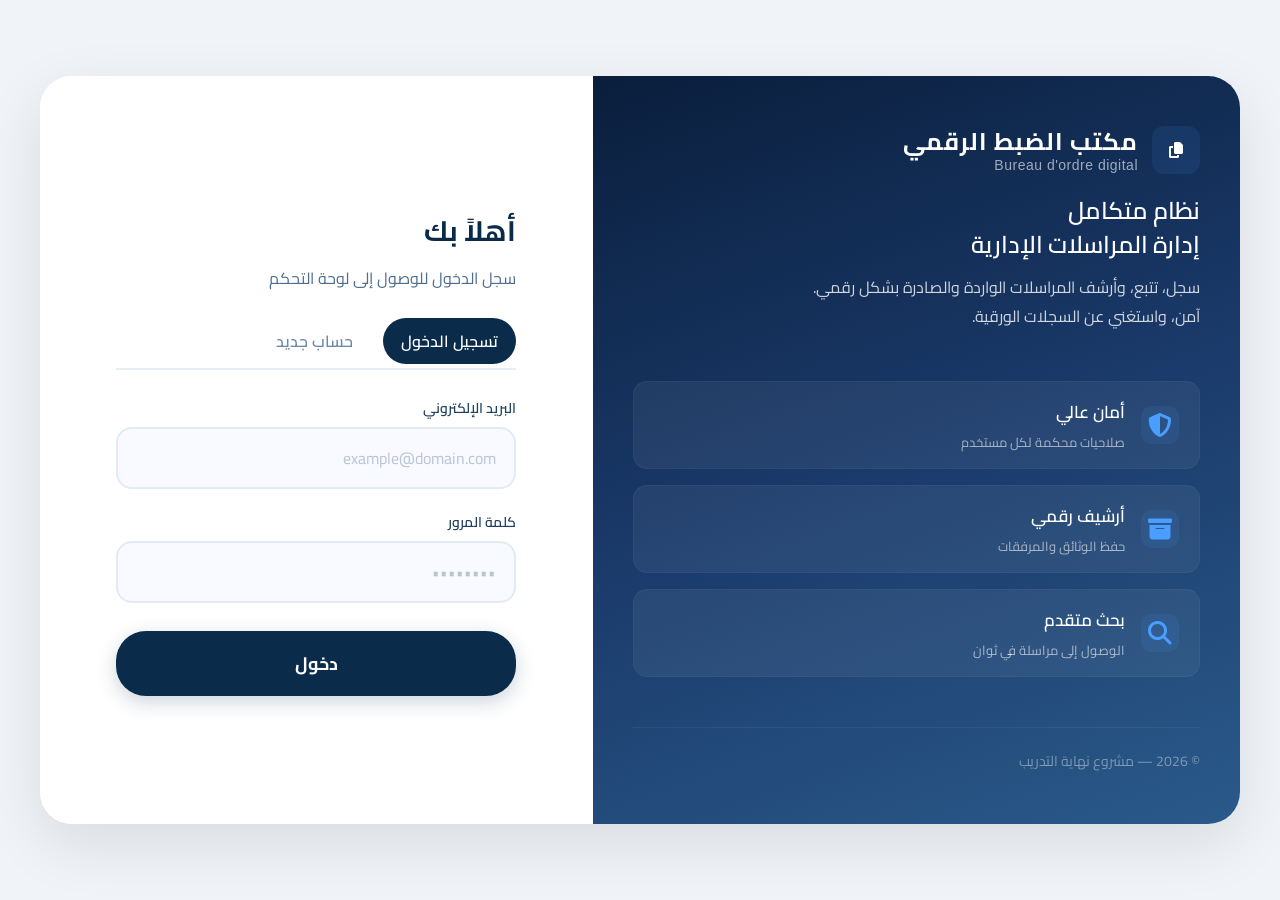
==== commit e80d6492: "ajout" ====
--- a/index.html
+++ b/index.html
@@ -15,7 +15,7 @@
             <div class="brand">
                 <div class="brand-header">
                     <div class="brand-icon">
-                        <img src="https://depotimage.com/wp-content/uploads/2025/01/copy-icon.png.webp" alt="شعار مكتب الضبط الرقمي" />
+                        <i class="fas fa-copy"></i>
                     </div>
                     <div class="brand-text">
                         <h1>مكتب الضبط الرقمي</h1>
--- a/style.css
+++ b/style.css
@@ -18,10 +18,11 @@
 }
 
 /* ============================================================
-   LOGIN WRAPPER
+   LOGIN WRAPPER - جنباً إلى جنب
    ============================================================ */
 .login-wrapper {
     display: flex;
+    flex-direction: row;
     max-width: 1200px;
     width: 100%;
     background: #ffffff;
@@ -32,7 +33,7 @@
 }
 
 /* ============================================================
-   LEFT SIDE - DARK BLUE BACKGROUND
+   LEFT SIDE - DARK BLUE
    ============================================================ */
 .login-left {
     flex: 1.2;
@@ -42,6 +43,7 @@
     flex-direction: column;
     justify-content: space-between;
     color: #ffffff;
+    min-height: 500px;
 }
 
 /* ===== BRAND HEADER WITH ICON ===== */
@@ -179,6 +181,7 @@
     display: flex;
     align-items: center;
     justify-content: center;
+    min-height: 500px;
 }
 
 .login-card {
@@ -305,21 +308,21 @@
 }
 
 /* ============================================================
-   RESPONSIVE
+   RESPONSIVE - للشاشات الصغيرة يصيرون فوق بعض
    ============================================================ */
 @media (max-width: 900px) {
-    .login-wrapper {
-        flex-direction: column;
-        border-radius: 24px;
-    }
-
-    .login-left {
-        padding: 30px 25px;
-    }
-
-    .login-right {
-        padding: 30px 25px;
-    }
+    .login-wrapper{
+    display:flex !important;
+    flex-direction:row !important;
+    flex-wrap:nowrap !important;
+    align-items:stretch;
+}
+
+.login-left,
+.login-right{
+    width:50%;
+    flex:0 0 50%;
+}
 
     .brand-text h1 {
         font-size: 20px;
@@ -371,4 +374,8 @@
         height: 40px;
         padding: 6px;
     }
+    .brand-icon i{
+        font-size: 28px;
+        color: #fff;
+    }
 }
